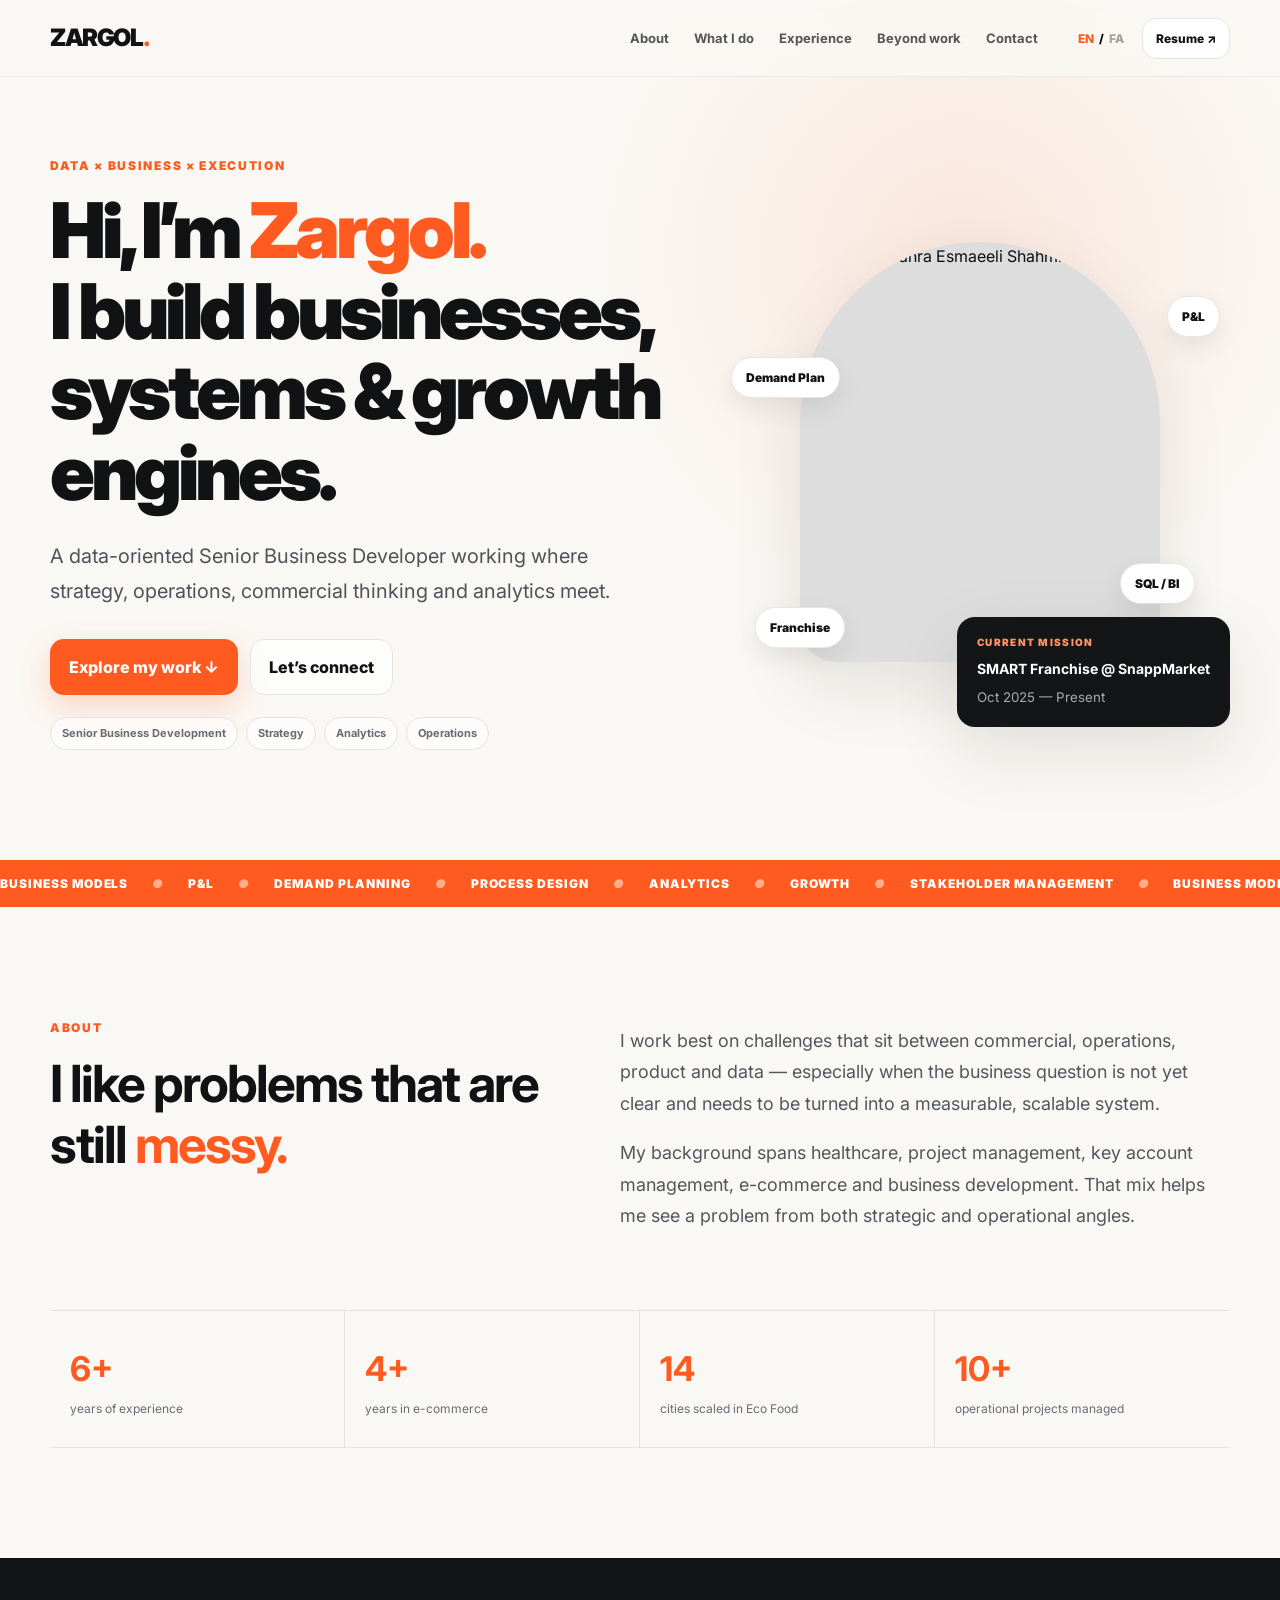
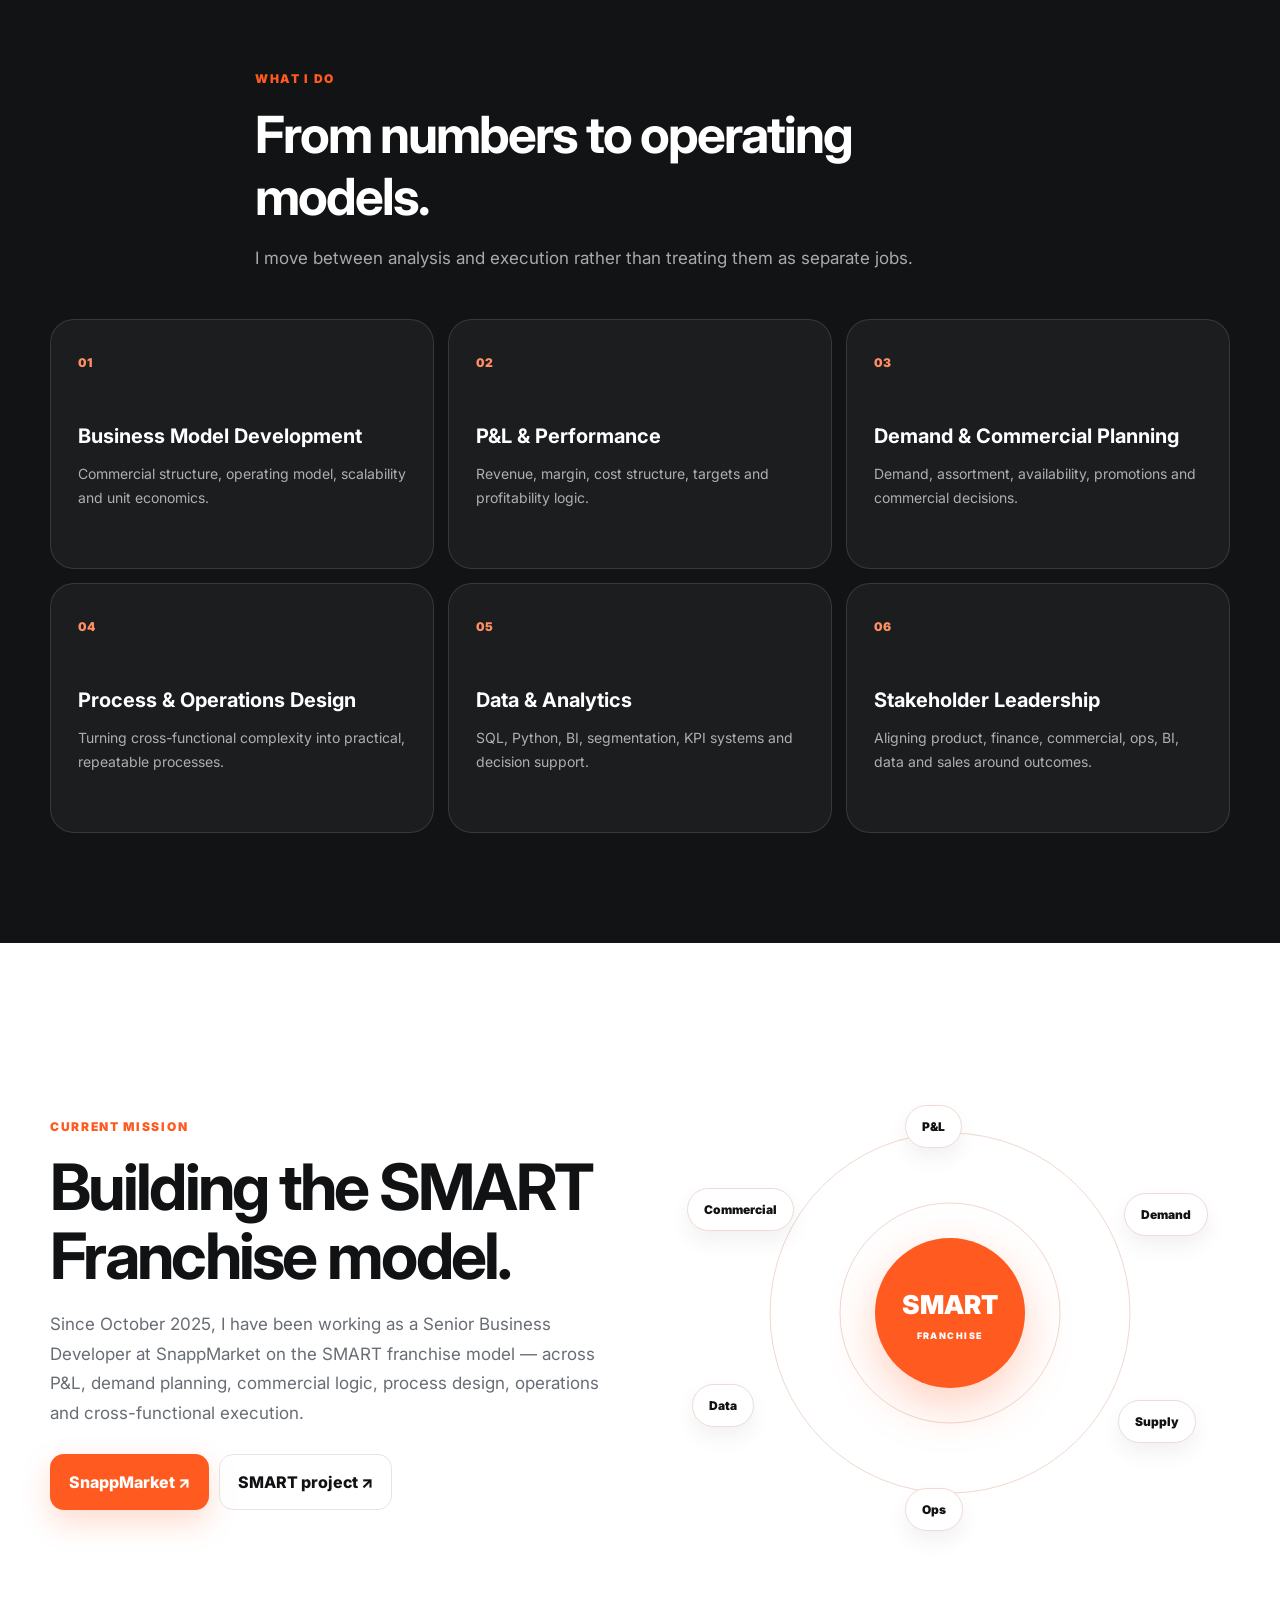
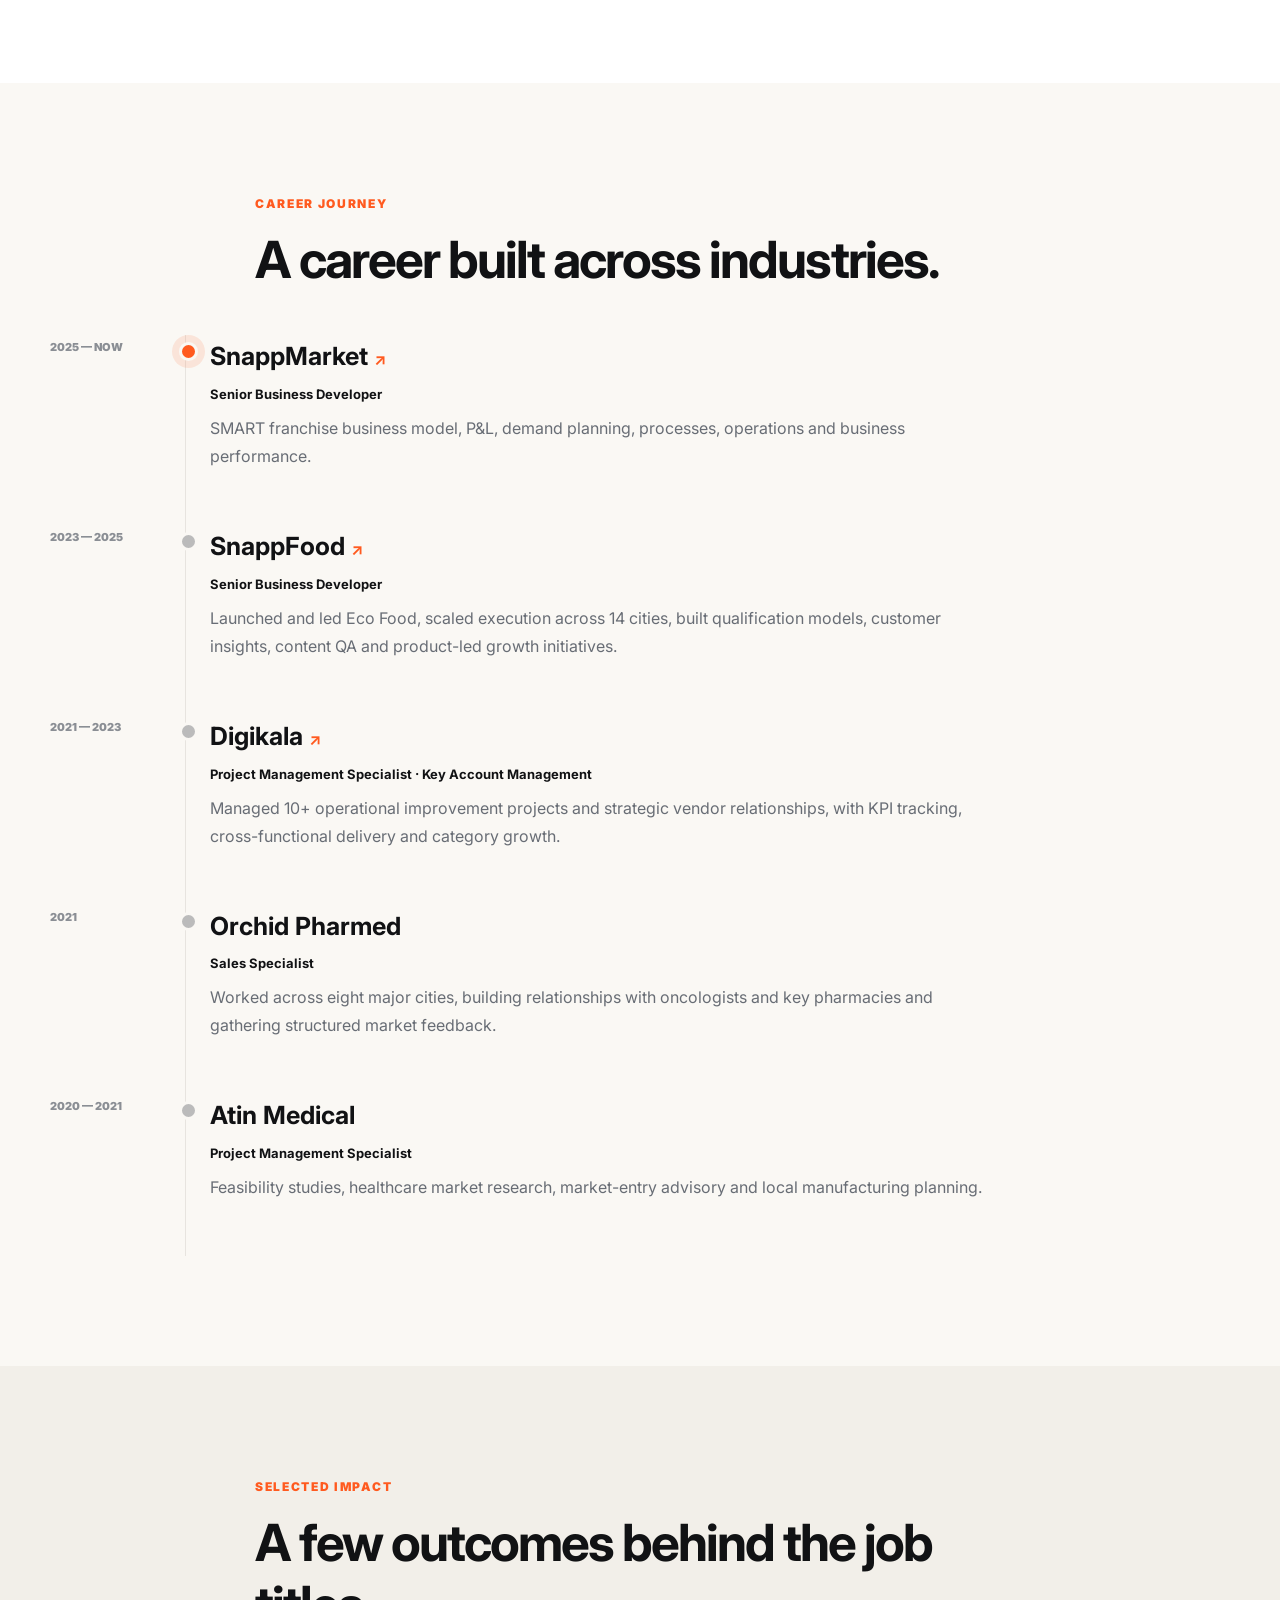
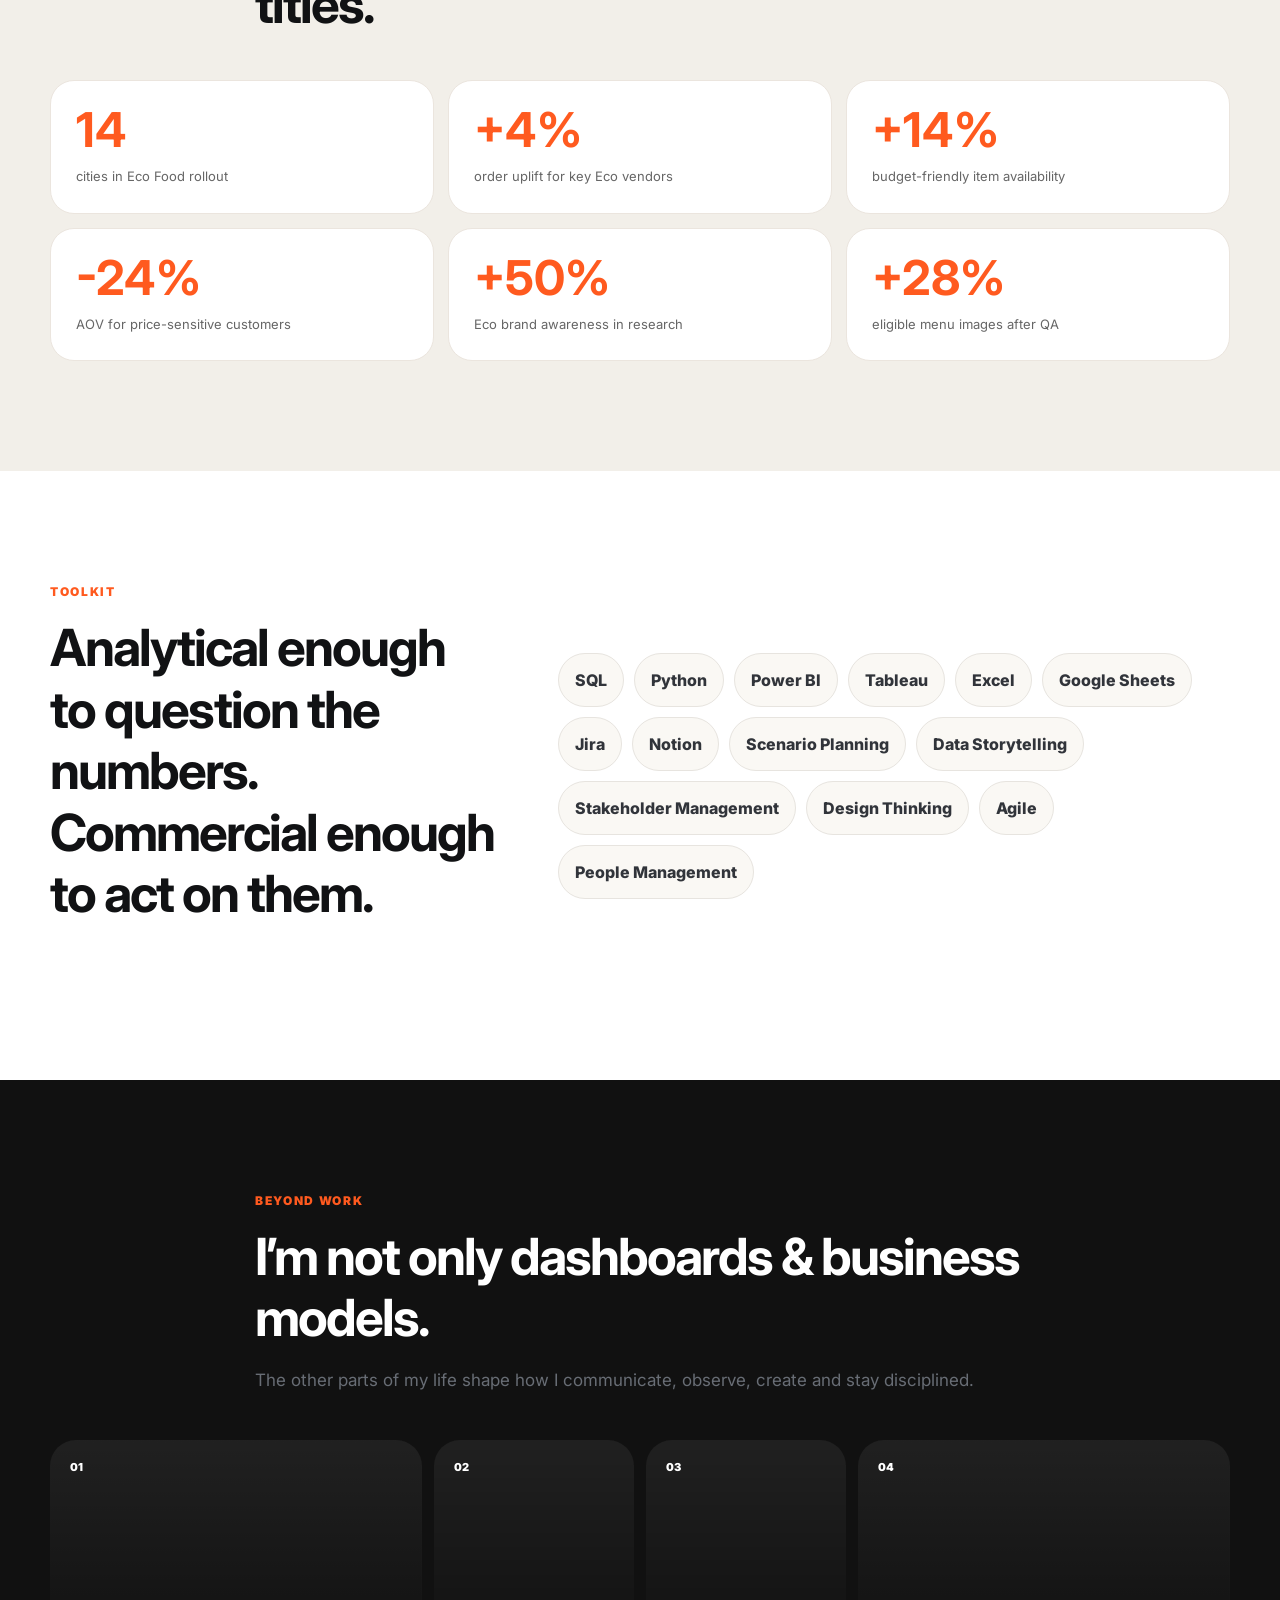
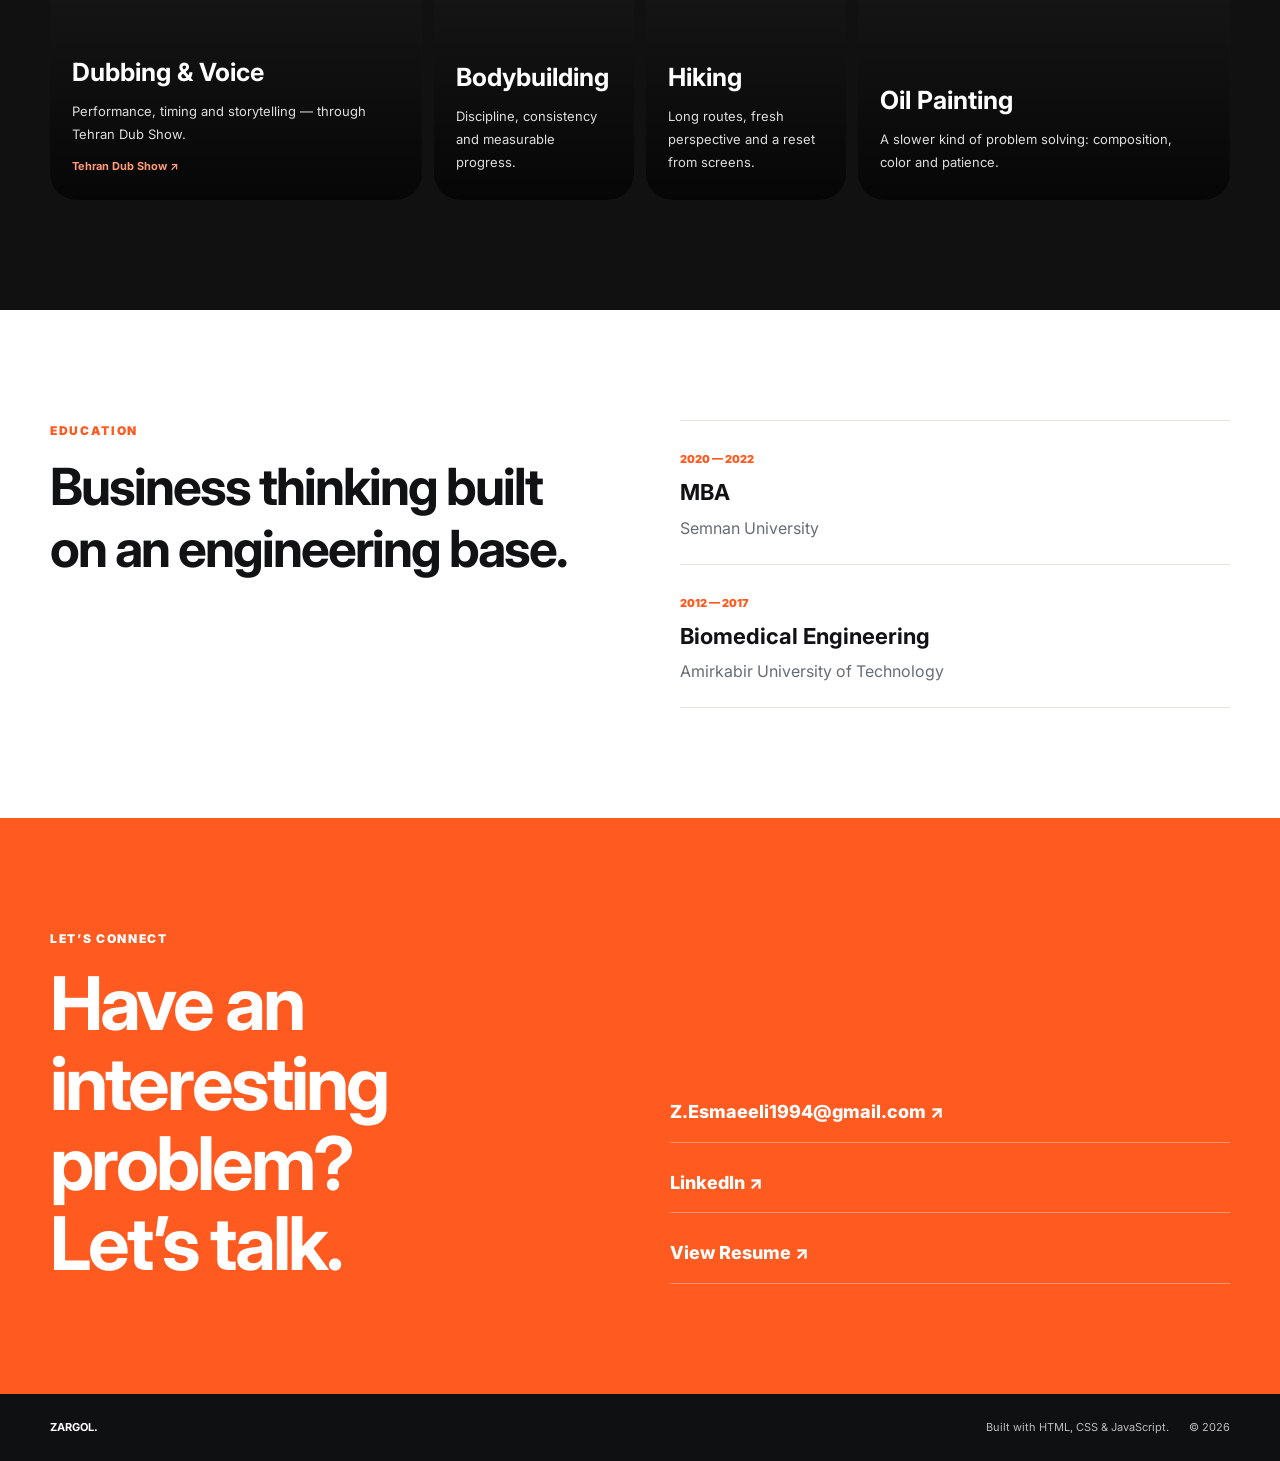
==== index.html @ 5ae8bd81 "Add files via upload" ====
<!DOCTYPE html>
<html lang="en" dir="ltr">
<head>
  <meta charset="UTF-8" />
  <meta name="viewport" content="width=device-width, initial-scale=1.0" />
  <meta name="description" content="Zargol — Data-Oriented Senior Business Developer working across strategy, franchise, P&L, demand planning, operations and analytics." />
  <meta name="theme-color" content="#ff5a1f" />
  <title>Zargol | Data-Oriented Senior Business Developer</title>
  <link rel="preconnect" href="https://fonts.googleapis.com">
  <link rel="preconnect" href="https://fonts.gstatic.com" crossorigin>
  <link href="https://fonts.googleapis.com/css2?family=Inter:wght@400;500;600;700;800;900&family=Vazirmatn:wght@400;500;600;700;800;900&display=swap" rel="stylesheet">
  <link rel="stylesheet" href="style.css" />
</head>
<body>
  <div class="cursor-glow" aria-hidden="true"></div>
  <header class="site-header">
    <div class="container nav-wrap">
      <a class="brand" href="#top" aria-label="Zargol home">ZARGOL<span>.</span></a>
      <nav class="nav-links" aria-label="Primary navigation">
        <a href="#about" data-en="About" data-fa="درباره من">About</a>
        <a href="#work" data-en="What I do" data-fa="چه کار می‌کنم">What I do</a>
        <a href="#experience" data-en="Experience" data-fa="تجربه کاری">Experience</a>
        <a href="#life" data-en="Beyond work" data-fa="فراتر از کار">Beyond work</a>
        <a href="#contact" data-en="Contact" data-fa="ارتباط">Contact</a>
      </nav>
      <div class="nav-actions">
        <button class="lang-toggle" type="button" aria-label="Switch language"><span class="lang-en active">EN</span><span>/</span><span class="lang-fa">FA</span></button>
        <a class="btn btn-small" href="resume.html" target="_blank" data-en="Resume ↗" data-fa="رزومه ↗">Resume ↗</a>
        <button class="menu-toggle" type="button" aria-label="Menu"><span></span><span></span><span></span></button>
      </div>
    </div>
    <div class="mobile-menu">
      <a href="#about" data-en="About" data-fa="درباره من">About</a>
      <a href="#work" data-en="What I do" data-fa="چه کار می‌کنم">What I do</a>
      <a href="#experience" data-en="Experience" data-fa="تجربه کاری">Experience</a>
      <a href="#life" data-en="Beyond work" data-fa="فراتر از کار">Beyond work</a>
      <a href="#contact" data-en="Contact" data-fa="ارتباط">Contact</a>
    </div>
  </header>

  <main id="top">
    <section class="hero section-pad">
      <div class="container hero-grid">
        <div class="hero-copy reveal">
          <div class="eyebrow" data-en="DATA × BUSINESS × EXECUTION" data-fa="داده × کسب‌وکار × اجرا">DATA × BUSINESS × EXECUTION</div>
          <h1 data-en="Hi, I’m <span>Zargol.</span><br>I build businesses, systems & growth engines." data-fa="سلام، من <span>زرگلم.</span><br>کسب‌وکار، سیستم و موتورهای رشد می‌سازم.">Hi, I’m <span>Zargol.</span><br>I build businesses, systems & growth engines.</h1>
          <p class="hero-lead" data-en="A data-oriented Senior Business Developer working where strategy, operations, commercial thinking and analytics meet." data-fa="یک Senior Business Developer داده‌محور که در نقطه اتصال استراتژی، عملیات، تصمیم‌های تجاری و تحلیل داده کار می‌کند.">A data-oriented Senior Business Developer working where strategy, operations, commercial thinking and analytics meet.</p>
          <div class="hero-actions">
            <a class="btn btn-primary" href="#work" data-en="Explore my work ↓" data-fa="کارهای من را ببین ↓">Explore my work ↓</a>
            <a class="btn btn-ghost" href="#contact" data-en="Let’s connect" data-fa="با من در ارتباط باش">Let’s connect</a>
          </div>
          <div class="hero-meta">
            <span>Senior Business Development</span><span>Strategy</span><span>Analytics</span><span>Operations</span>
          </div>
        </div>

        <div class="hero-visual reveal delay-1">
          <div class="portrait-shell">
            <img src="assets/zargol-profile.png" alt="Zargol — Zahra Esmaeeli Shahmirzadi" />
            <div class="portrait-ring ring-1"></div><div class="portrait-ring ring-2"></div>
          </div>
          <div class="orbit-chip chip-1">P&amp;L</div>
          <div class="orbit-chip chip-2">Demand Plan</div>
          <div class="orbit-chip chip-3">SQL / BI</div>
          <div class="orbit-chip chip-4">Franchise</div>
          <div class="hero-card">
            <span data-en="CURRENT MISSION" data-fa="ماموریت فعلی">CURRENT MISSION</span>
            <strong>SMART Franchise @ SnappMarket</strong>
            <small data-en="Oct 2025 — Present" data-fa="اکتبر ۲۰۲۵ — اکنون">Oct 2025 — Present</small>
          </div>
        </div>
      </div>
    </section>

    <section class="marquee" aria-label="Capabilities">
      <div class="marquee-track">
        <span>BUSINESS MODELS</span><i>●</i><span>P&amp;L</span><i>●</i><span>DEMAND PLANNING</span><i>●</i><span>PROCESS DESIGN</span><i>●</i><span>ANALYTICS</span><i>●</i><span>GROWTH</span><i>●</i><span>STAKEHOLDER MANAGEMENT</span><i>●</i>
        <span>BUSINESS MODELS</span><i>●</i><span>P&amp;L</span><i>●</i><span>DEMAND PLANNING</span><i>●</i><span>PROCESS DESIGN</span><i>●</i><span>ANALYTICS</span><i>●</i><span>GROWTH</span><i>●</i><span>STAKEHOLDER MANAGEMENT</span><i>●</i>
      </div>
    </section>

    <section class="section-pad" id="about">
      <div class="container split-heading reveal">
        <div>
          <div class="eyebrow" data-en="ABOUT" data-fa="درباره من">ABOUT</div>
          <h2 data-en="I like problems that are still <em>messy.</em>" data-fa="مسئله‌هایی را دوست دارم که هنوز <em>مرتب نشده‌اند.</em>">I like problems that are still <em>messy.</em></h2>
        </div>
        <div class="about-copy">
          <p data-en="I work best on challenges that sit between commercial, operations, product and data — especially when the business question is not yet clear and needs to be turned into a measurable, scalable system." data-fa="بهترین عملکرد من روی مسئله‌هایی است که بین تجاری، عملیات، محصول و داده قرار می‌گیرند؛ مخصوصاً زمانی که سؤال کسب‌وکار هنوز شفاف نیست و باید به یک سیستم قابل اندازه‌گیری و مقیاس‌پذیر تبدیل شود.">I work best on challenges that sit between commercial, operations, product and data — especially when the business question is not yet clear and needs to be turned into a measurable, scalable system.</p>
          <p data-en="My background spans healthcare, project management, key account management, e-commerce and business development. That mix helps me see a problem from both strategic and operational angles." data-fa="مسیر حرفه‌ای من از سلامت و مدیریت پروژه تا مدیریت حساب‌های کلیدی، تجارت الکترونیک و توسعه کسب‌وکار امتداد داشته است. همین ترکیب کمک می‌کند یک مسئله را هم از زاویه استراتژیک و هم اجرایی ببینم.">My background spans healthcare, project management, key account management, e-commerce and business development. That mix helps me see a problem from both strategic and operational angles.</p>
        </div>
      </div>
      <div class="container impact-strip reveal">
        <div><strong data-count="6">6+</strong><span data-en="years of experience" data-fa="سال تجربه">years of experience</span></div>
        <div><strong data-count="4">4+</strong><span data-en="years in e-commerce" data-fa="سال در تجارت الکترونیک">years in e-commerce</span></div>
        <div><strong data-count="14">14</strong><span data-en="cities scaled in Eco Food" data-fa="شهر در توسعه Eco Food">cities scaled in Eco Food</span></div>
        <div><strong data-count="10">10+</strong><span data-en="operational projects managed" data-fa="پروژه عملیاتی مدیریت‌شده">operational projects managed</span></div>
      </div>
    </section>

    <section class="section-pad dark-section" id="work">
      <div class="container section-head light reveal">
        <div class="eyebrow" data-en="WHAT I DO" data-fa="چه کار می‌کنم">WHAT I DO</div>
        <h2 data-en="From numbers to operating models." data-fa="از عدد تا مدل عملیاتی.">From numbers to operating models.</h2>
        <p data-en="I move between analysis and execution rather than treating them as separate jobs." data-fa="تحلیل و اجرا را دو کار جدا نمی‌بینم؛ بین هر دو حرکت می‌کنم.">I move between analysis and execution rather than treating them as separate jobs.</p>
      </div>
      <div class="container capability-grid">
        <article class="cap-card reveal"><span>01</span><h3 data-en="Business Model Development" data-fa="توسعه مدل کسب‌وکار">Business Model Development</h3><p data-en="Commercial structure, operating model, scalability and unit economics." data-fa="ساختار تجاری، مدل عملیاتی، مقیاس‌پذیری و اقتصاد واحد.">Commercial structure, operating model, scalability and unit economics.</p></article>
        <article class="cap-card reveal"><span>02</span><h3>P&amp;L & Performance</h3><p data-en="Revenue, margin, cost structure, targets and profitability logic." data-fa="درآمد، مارجین، ساختار هزینه، تارگت و منطق سودآوری.">Revenue, margin, cost structure, targets and profitability logic.</p></article>
        <article class="cap-card reveal"><span>03</span><h3 data-en="Demand & Commercial Planning" data-fa="برنامه‌ریزی تقاضا و تجاری">Demand & Commercial Planning</h3><p data-en="Demand, assortment, availability, promotions and commercial decisions." data-fa="تقاضا، اسورتمنت، موجودی، پروموشن و تصمیم‌گیری تجاری.">Demand, assortment, availability, promotions and commercial decisions.</p></article>
        <article class="cap-card reveal"><span>04</span><h3 data-en="Process & Operations Design" data-fa="طراحی فرآیند و عملیات">Process & Operations Design</h3><p data-en="Turning cross-functional complexity into practical, repeatable processes." data-fa="تبدیل پیچیدگی بین‌تیمی به فرآیندهای عملی و قابل تکرار.">Turning cross-functional complexity into practical, repeatable processes.</p></article>
        <article class="cap-card reveal"><span>05</span><h3 data-en="Data & Analytics" data-fa="داده و تحلیل">Data & Analytics</h3><p data-en="SQL, Python, BI, segmentation, KPI systems and decision support." data-fa="SQL، Python، BI، سگمنتیشن، سیستم KPI و پشتیبانی تصمیم.">SQL, Python, BI, segmentation, KPI systems and decision support.</p></article>
        <article class="cap-card reveal"><span>06</span><h3 data-en="Stakeholder Leadership" data-fa="رهبری ذی‌نفعان">Stakeholder Leadership</h3><p data-en="Aligning product, finance, commercial, ops, BI, data and sales around outcomes." data-fa="هم‌راستا کردن محصول، مالی، تجاری، عملیات، BI، دیتا و فروش حول نتیجه.">Aligning product, finance, commercial, ops, BI, data and sales around outcomes.</p></article>
      </div>
    </section>

    <section class="section-pad smart-section">
      <div class="container smart-grid">
        <div class="smart-copy reveal">
          <div class="eyebrow" data-en="CURRENT MISSION" data-fa="ماموریت فعلی">CURRENT MISSION</div>
          <h2 data-en="Building the SMART Franchise model." data-fa="ساخت مدل فرنچایز SMART.">Building the SMART Franchise model.</h2>
          <p data-en="Since October 2025, I have been working as a Senior Business Developer at SnappMarket on the SMART franchise model — across P&L, demand planning, commercial logic, process design, operations and cross-functional execution." data-fa="از اکتبر ۲۰۲۵ به‌عنوان Senior Business Developer در اسنپ‌مارکت روی مدل فرنچایز SMART کار می‌کنم؛ از P&L و Demand Planning تا منطق تجاری، طراحی فرآیند، عملیات و اجرای بین‌تیمی.">Since October 2025, I have been working as a Senior Business Developer at SnappMarket on the SMART franchise model — across P&amp;L, demand planning, commercial logic, process design, operations and cross-functional execution.</p>
          <div class="smart-links">
            <a class="btn btn-primary" href="https://express.snapp.market/" target="_blank" rel="noopener">SnappMarket ↗</a>
            <a class="btn btn-ghost" href="https://zargolesmaeeli.github.io/Smart-franchise-landing-page/" target="_blank" rel="noopener" data-en="SMART project ↗" data-fa="پروژه SMART ↗">SMART project ↗</a>
          </div>
        </div>
        <div class="system-map reveal delay-1" aria-label="SMART business system">
          <div class="system-center">SMART<br><small>FRANCHISE</small></div>
          <div class="system-node n1">P&amp;L</div><div class="system-node n2">Demand</div><div class="system-node n3">Supply</div><div class="system-node n4">Ops</div><div class="system-node n5">Data</div><div class="system-node n6">Commercial</div>
          <svg viewBox="0 0 520 520" aria-hidden="true"><circle cx="260" cy="260" r="180"/><circle cx="260" cy="260" r="110"/></svg>
        </div>
      </div>
    </section>

    <section class="section-pad" id="experience">
      <div class="container section-head reveal"><div class="eyebrow" data-en="CAREER JOURNEY" data-fa="مسیر حرفه‌ای">CAREER JOURNEY</div><h2 data-en="A career built across industries." data-fa="مسیر حرفه‌ای میان صنایع مختلف.">A career built across industries.</h2></div>
      <div class="container timeline">
        <article class="job reveal current">
          <div class="job-date">2025 — NOW</div><div class="job-body"><h3>SnappMarket <a href="https://express.snapp.market/" target="_blank" rel="noopener">↗</a></h3><strong data-en="Senior Business Developer" data-fa="توسعه‌دهنده ارشد کسب‌وکار">Senior Business Developer</strong><p data-en="SMART franchise business model, P&L, demand planning, processes, operations and business performance." data-fa="مدل کسب‌وکار فرنچایز SMART، P&L، برنامه‌ریزی تقاضا، فرآیندها، عملیات و عملکرد کسب‌وکار.">SMART franchise business model, P&amp;L, demand planning, processes, operations and business performance.</p></div>
        </article>
        <article class="job reveal">
          <div class="job-date">2023 — 2025</div><div class="job-body"><h3>SnappFood <a href="https://snappfood.ir/" target="_blank" rel="noopener">↗</a></h3><strong data-en="Senior Business Developer" data-fa="توسعه‌دهنده ارشد کسب‌وکار">Senior Business Developer</strong><p data-en="Launched and led Eco Food, scaled execution across 14 cities, built qualification models, customer insights, content QA and product-led growth initiatives." data-fa="راه‌اندازی و رهبری Eco Food، توسعه اجرا در ۱۴ شهر، مدل‌های qualification، تحقیقات مشتری، QA محتوا و پروژه‌های رشد محصول‌محور.">Launched and led Eco Food, scaled execution across 14 cities, built qualification models, customer insights, content QA and product-led growth initiatives.</p></div>
        </article>
        <article class="job reveal">
          <div class="job-date">2021 — 2023</div><div class="job-body"><h3>Digikala <a href="https://www.digikala.com/" target="_blank" rel="noopener">↗</a></h3><strong data-en="Project Management Specialist · Key Account Management" data-fa="مدیریت پروژه · مدیریت حساب‌های کلیدی">Project Management Specialist · Key Account Management</strong><p data-en="Managed 10+ operational improvement projects and strategic vendor relationships, with KPI tracking, cross-functional delivery and category growth." data-fa="مدیریت بیش از ۱۰ پروژه بهبود عملیاتی و روابط با وندورهای استراتژیک با تمرکز بر KPI، اجرای بین‌تیمی و رشد کتگوری.">Managed 10+ operational improvement projects and strategic vendor relationships, with KPI tracking, cross-functional delivery and category growth.</p></div>
        </article>
        <article class="job reveal">
          <div class="job-date">2021</div><div class="job-body"><h3>Orchid Pharmed</h3><strong data-en="Sales Specialist" data-fa="کارشناس فروش">Sales Specialist</strong><p data-en="Worked across eight major cities, building relationships with oncologists and key pharmacies and gathering structured market feedback." data-fa="فعالیت در هشت شهر بزرگ، توسعه ارتباط با انکولوژیست‌ها و داروخانه‌های کلیدی و جمع‌آوری ساختاریافته بازخورد بازار.">Worked across eight major cities, building relationships with oncologists and key pharmacies and gathering structured market feedback.</p></div>
        </article>
        <article class="job reveal">
          <div class="job-date">2020 — 2021</div><div class="job-body"><h3>Atin Medical</h3><strong data-en="Project Management Specialist" data-fa="کارشناس مدیریت پروژه">Project Management Specialist</strong><p data-en="Feasibility studies, healthcare market research, market-entry advisory and local manufacturing planning." data-fa="مطالعات امکان‌سنجی، تحقیقات بازار سلامت، مشاوره ورود به بازار و برنامه‌ریزی تولید داخلی.">Feasibility studies, healthcare market research, market-entry advisory and local manufacturing planning.</p></div>
        </article>
      </div>
    </section>

    <section class="section-pad results-section">
      <div class="container section-head reveal"><div class="eyebrow" data-en="SELECTED IMPACT" data-fa="نمونه اثرگذاری">SELECTED IMPACT</div><h2 data-en="A few outcomes behind the job titles." data-fa="چند نتیجه پشت عنوان‌های شغلی.">A few outcomes behind the job titles.</h2></div>
      <div class="container results-grid">
        <div class="result-card reveal"><strong>14</strong><span data-en="cities in Eco Food rollout" data-fa="شهر در توسعه Eco Food">cities in Eco Food rollout</span></div>
        <div class="result-card reveal"><strong>+4%</strong><span data-en="order uplift for key Eco vendors" data-fa="رشد سفارش برای وندورهای کلیدی Eco">order uplift for key Eco vendors</span></div>
        <div class="result-card reveal"><strong>+14%</strong><span data-en="budget-friendly item availability" data-fa="افزایش دسترسی به آیتم‌های اقتصادی">budget-friendly item availability</span></div>
        <div class="result-card reveal"><strong>-24%</strong><span data-en="AOV for price-sensitive customers" data-fa="کاهش AOV برای مشتریان حساس به قیمت">AOV for price-sensitive customers</span></div>
        <div class="result-card reveal"><strong>+50%</strong><span data-en="Eco brand awareness in research" data-fa="آگاهی برند Eco در تحقیقات">Eco brand awareness in research</span></div>
        <div class="result-card reveal"><strong>+28%</strong><span data-en="eligible menu images after QA" data-fa="افزایش تصاویر واجد شرایط پس از QA">eligible menu images after QA</span></div>
      </div>
    </section>

    <section class="section-pad skills-section">
      <div class="container skills-grid">
        <div class="section-head reveal"><div class="eyebrow" data-en="TOOLKIT" data-fa="ابزارها و مهارت‌ها">TOOLKIT</div><h2 data-en="Analytical enough to question the numbers. Commercial enough to act on them." data-fa="آن‌قدر تحلیلی که عدد را به چالش بکشم؛ آن‌قدر تجاری که بر اساسش اقدام کنم.">Analytical enough to question the numbers. Commercial enough to act on them.</h2></div>
        <div class="skill-cloud reveal delay-1">
          <button>SQL</button><button>Python</button><button>Power BI</button><button>Tableau</button><button>Excel</button><button>Google Sheets</button><button>Jira</button><button>Notion</button><button>Scenario Planning</button><button>Data Storytelling</button><button>Stakeholder Management</button><button>Design Thinking</button><button>Agile</button><button>People Management</button>
        </div>
      </div>
    </section>

    <section class="section-pad life-section" id="life">
      <div class="container section-head reveal"><div class="eyebrow" data-en="BEYOND WORK" data-fa="فراتر از کار">BEYOND WORK</div><h2 data-en="I’m not only dashboards & business models." data-fa="فقط داشبورد و مدل کسب‌وکار نیستم.">I’m not only dashboards & business models.</h2><p data-en="The other parts of my life shape how I communicate, observe, create and stay disciplined." data-fa="بخش‌های دیگر زندگی‌ام روی نحوه ارتباط، مشاهده، خلاقیت و انضباط من اثر می‌گذارند.">The other parts of my life shape how I communicate, observe, create and stay disciplined.</p></div>
      <div class="container life-grid">
        <a class="life-card dubbing reveal" href="https://tehrandubshow.com/" target="_blank" rel="noopener" style="--bg:url('https://images.unsplash.com/photo-1590602847861-f357a9332bbc?auto=format&fit=crop&w=1400&q=85')"><span>01</span><div><h3 data-en="Dubbing & Voice" data-fa="دوبله و صدا">Dubbing & Voice</h3><p data-en="Performance, timing and storytelling — through Tehran Dub Show." data-fa="اجرا، تایمینگ و روایت؛ در تهران داب شو.">Performance, timing and storytelling — through Tehran Dub Show.</p><b>Tehran Dub Show ↗</b></div></a>
        <div class="life-card fitness reveal" style="--bg:url('https://images.unsplash.com/photo-1581009146145-b5ef050c2e1e?auto=format&fit=crop&w=1400&q=85')"><span>02</span><div><h3 data-en="Bodybuilding" data-fa="بدنسازی">Bodybuilding</h3><p data-en="Discipline, consistency and measurable progress." data-fa="انضباط، استمرار و پیشرفت قابل اندازه‌گیری.">Discipline, consistency and measurable progress.</p></div></div>
        <div class="life-card hiking reveal" style="--bg:url('https://images.unsplash.com/photo-1551632811-561732d1e306?auto=format&fit=crop&w=1400&q=85')"><span>03</span><div><h3 data-en="Hiking" data-fa="کوهنوردی و طبیعت‌گردی">Hiking</h3><p data-en="Long routes, fresh perspective and a reset from screens." data-fa="مسیرهای طولانی، زاویه دید تازه و فاصله گرفتن از صفحه‌نمایش.">Long routes, fresh perspective and a reset from screens.</p></div></div>
        <div class="life-card painting reveal" style="--bg:url('https://images.unsplash.com/photo-1541961017774-22349e4a1262?auto=format&fit=crop&w=1400&q=85')"><span>04</span><div><h3 data-en="Oil Painting" data-fa="نقاشی رنگ روغن">Oil Painting</h3><p data-en="A slower kind of problem solving: composition, color and patience." data-fa="نوع آرام‌تری از حل مسئله: ترکیب‌بندی، رنگ و صبر.">A slower kind of problem solving: composition, color and patience.</p></div></div>
      </div>
    </section>

    <section class="section-pad education-section">
      <div class="container edu-grid reveal">
        <div><div class="eyebrow" data-en="EDUCATION" data-fa="تحصیلات">EDUCATION</div><h2 data-en="Business thinking built on an engineering base." data-fa="تفکر کسب‌وکار روی یک پایه مهندسی.">Business thinking built on an engineering base.</h2></div>
        <div class="edu-list">
          <article><span>2020 — 2022</span><h3>MBA</h3><p>Semnan University</p></article>
          <article><span>2012 — 2017</span><h3>Biomedical Engineering</h3><p>Amirkabir University of Technology</p></article>
        </div>
      </div>
    </section>

    <section class="contact section-pad" id="contact">
      <div class="container contact-card reveal">
        <div><div class="eyebrow" data-en="LET’S CONNECT" data-fa="در ارتباط باشیم">LET’S CONNECT</div><h2 data-en="Have an interesting problem?<br>Let’s talk." data-fa="یک مسئله جذاب داری؟<br>حرف بزنیم.">Have an interesting problem?<br>Let’s talk.</h2></div>
        <div class="contact-links">
          <a href="mailto:Z.Esmaeeli1994@gmail.com">Z.Esmaeeli1994@gmail.com ↗</a>
          <a href="https://www.linkedin.com/in/zahra-esmaeeli-shahmirzadi-a668a59b" target="_blank" rel="noopener">LinkedIn ↗</a>
          <a href="resume.html" target="_blank" data-en="View Resume ↗" data-fa="مشاهده رزومه ↗">View Resume ↗</a>
        </div>
      </div>
    </section>
  </main>

  <footer><div class="container"><strong>ZARGOL.</strong><span data-en="Built with HTML, CSS & JavaScript." data-fa="ساخته‌شده با HTML، CSS و JavaScript.">Built with HTML, CSS & JavaScript.</span><span>© <span id="year"></span></span></div></footer>
  <script src="script.js"></script>
</body>
</html>
---- style.css ----
:root{--orange:#ff5a1f;--orange2:#ff7a3d;--ink:#111214;--muted:#686d75;--line:#e7e4df;--warm:#faf8f4;--surface:#fff;--dark:#121314;--radius:28px;--shadow:0 24px 70px rgba(25,20,15,.10)}
*{box-sizing:border-box}html{scroll-behavior:smooth}body{margin:0;color:var(--ink);background:var(--warm);font-family:Inter,Arial,sans-serif;line-height:1.75;overflow-x:hidden}html[dir=rtl] body{font-family:Vazirmatn,Tahoma,sans-serif}a{text-decoration:none;color:inherit}button{font:inherit}img{max-width:100%;display:block}.container{width:min(1180px,calc(100% - 40px));margin:auto}.section-pad{padding:110px 0}.site-header{position:fixed;inset:0 0 auto;z-index:100;background:rgba(250,248,244,.83);backdrop-filter:blur(18px);border-bottom:1px solid rgba(0,0,0,.06)}.nav-wrap{height:76px;display:flex;align-items:center;gap:34px}.brand{font-size:24px;font-weight:900;letter-spacing:-1.4px;margin-right:auto}.brand span{color:var(--orange)}html[dir=rtl] .brand{margin-right:0;margin-left:auto}.nav-links{display:flex;gap:25px;font-size:13px;font-weight:700}.nav-links a{color:#555;transition:.2s}.nav-links a:hover{color:var(--orange)}.nav-actions{display:flex;align-items:center;gap:12px}.lang-toggle{border:0;background:transparent;display:flex;gap:5px;font-size:12px;font-weight:800;cursor:pointer}.lang-toggle span:not(:nth-child(2)){opacity:.35}.lang-toggle .active{opacity:1!important;color:var(--orange)}.btn{display:inline-flex;align-items:center;justify-content:center;border-radius:14px;padding:13px 18px;font-weight:800;border:1px solid transparent;transition:.25s;cursor:pointer}.btn-small{padding:9px 13px;border:1px solid var(--line);background:#fff;font-size:12px}.btn-primary{background:var(--orange);color:#fff;box-shadow:0 12px 30px rgba(255,90,31,.22)}.btn-primary:hover{transform:translateY(-3px);box-shadow:0 18px 35px rgba(255,90,31,.3)}.btn-ghost{border-color:var(--line);background:rgba(255,255,255,.7)}.btn-ghost:hover{transform:translateY(-3px);border-color:#ffc8b3}.menu-toggle,.mobile-menu{display:none}.hero{padding-top:155px;min-height:780px;background:radial-gradient(circle at 75% 30%,rgba(255,90,31,.11),transparent 32%),var(--warm)}.hero-grid{display:grid;grid-template-columns:1.1fr .9fr;gap:70px;align-items:center}.eyebrow{font-size:12px;font-weight:900;letter-spacing:.14em;color:var(--orange);margin-bottom:15px}.hero h1{font-size:clamp(48px,6vw,80px);line-height:1.05;letter-spacing:-4px;margin:0 0 25px;font-weight:900}.hero h1 span{color:var(--orange)}html[dir=rtl] .hero h1{letter-spacing:-1px}.hero-lead{font-size:20px;color:#4e535a;max-width:670px;margin:0}.hero-actions{display:flex;gap:12px;flex-wrap:wrap;margin:30px 0 22px}.hero-meta{display:flex;gap:8px;flex-wrap:wrap}.hero-meta span{padding:6px 11px;border:1px solid var(--line);border-radius:99px;font-size:11px;font-weight:700;color:#686b70;background:rgba(255,255,255,.6)}.hero-visual{position:relative;min-height:560px;display:grid;place-items:center}.portrait-shell{position:relative;width:360px;height:420px;border-radius:180px 180px 36px 36px;overflow:hidden;background:#ddd;box-shadow:var(--shadow);z-index:2}.portrait-shell img{width:100%;height:100%;object-fit:cover;object-position:center 20%;filter:saturate(.9) contrast(1.03)}.portrait-ring{position:absolute;border:1px solid rgba(255,90,31,.32);border-radius:50%;z-index:1}.ring-1{width:440px;height:440px;animation:spin 26s linear infinite}.ring-2{width:520px;height:520px;border-style:dashed;animation:spin 38s linear infinite reverse}.orbit-chip{position:absolute;z-index:4;background:#fff;border:1px solid #eee4de;padding:9px 14px;border-radius:99px;box-shadow:0 10px 26px rgba(0,0,0,.08);font-size:12px;font-weight:900;animation:float 5s ease-in-out infinite}.chip-1{right:2%;top:22%}.chip-2{left:0;top:33%;animation-delay:.6s}.chip-3{right:7%;bottom:23%;animation-delay:1.1s}.chip-4{left:5%;bottom:15%;animation-delay:1.6s}.hero-card{position:absolute;z-index:5;right:0;bottom:1%;background:#141516;color:#fff;padding:17px 20px;border-radius:18px;box-shadow:var(--shadow);min-width:240px}.hero-card span,.hero-card small,.hero-card strong{display:block}.hero-card span{color:#ff936a;font-size:10px;font-weight:900;letter-spacing:.13em}.hero-card strong{margin:5px 0;font-size:14px}.hero-card small{color:#aaa}.marquee{overflow:hidden;background:var(--orange);color:#fff;padding:13px 0}.marquee-track{display:flex;width:max-content;gap:24px;align-items:center;animation:marquee 28s linear infinite;font-size:12px;font-weight:900;letter-spacing:.08em}.marquee-track i{opacity:.5}.split-heading{display:grid;grid-template-columns:.9fr 1.1fr;gap:70px;align-items:start}.split-heading h2,.section-head h2,.skills-grid h2,.edu-grid h2{font-size:clamp(36px,4vw,54px);line-height:1.2;letter-spacing:-2px;margin:0}.split-heading em{font-style:normal;color:var(--orange)}.about-copy{font-size:18px;color:#52575e}.about-copy p:first-child{margin-top:8px}.impact-strip{display:grid;grid-template-columns:repeat(4,1fr);margin-top:60px;border-top:1px solid var(--line);border-bottom:1px solid var(--line)}.impact-strip div{padding:28px 20px;border-right:1px solid var(--line)}html[dir=rtl] .impact-strip div{border-right:0;border-left:1px solid var(--line)}.impact-strip div:last-child{border:0}.impact-strip strong,.impact-strip span{display:block}.impact-strip strong{font-size:34px;color:var(--orange)}.impact-strip span{font-size:12px;color:var(--muted)}.dark-section{background:var(--dark);color:#fff}.section-head{max-width:770px;margin-bottom:45px}.section-head p{color:var(--muted);font-size:17px}.section-head.light p{color:#aaa}.capability-grid{display:grid;grid-template-columns:repeat(3,1fr);gap:14px}.cap-card{position:relative;min-height:250px;padding:27px;border:1px solid rgba(255,255,255,.12);border-radius:24px;background:rgba(255,255,255,.045);overflow:hidden;transition:.3s}.cap-card:hover{transform:translateY(-7px);background:rgba(255,90,31,.12);border-color:rgba(255,90,31,.38)}.cap-card>span{font-size:12px;color:#ff8e64;font-weight:900}.cap-card h3{font-size:20px;margin:44px 0 8px}.cap-card p{color:#acb0b5;font-size:14px;margin:0}.smart-section{background:#fff}.smart-grid{display:grid;grid-template-columns:1fr 1fr;gap:60px;align-items:center}.smart-copy h2{font-size:clamp(40px,5vw,64px);line-height:1.08;margin:0 0 20px;letter-spacing:-2.7px}.smart-copy p{font-size:17px;color:var(--muted)}.smart-links{display:flex;gap:10px;flex-wrap:wrap;margin-top:25px}.system-map{height:520px;position:relative;display:grid;place-items:center}.system-map svg{position:absolute;width:100%;height:100%;fill:none;stroke:#f0d8cf;stroke-width:1}.system-center{width:150px;height:150px;border-radius:50%;display:grid;place-content:center;text-align:center;background:var(--orange);color:#fff;font-weight:900;font-size:26px;z-index:3;box-shadow:0 18px 48px rgba(255,90,31,.28)}.system-center small{font-size:9px;letter-spacing:.16em}.system-node{position:absolute;z-index:4;background:#fff;border:1px solid #eedbd3;border-radius:99px;padding:10px 16px;font-size:12px;font-weight:900;box-shadow:0 10px 22px rgba(0,0,0,.06);animation:float 5s ease-in-out infinite}.n1{top:10%;left:42%}.n2{top:27%;right:4%;animation-delay:.3s}.n3{bottom:25%;right:6%;animation-delay:.6s}.n4{bottom:8%;left:42%;animation-delay:.9s}.n5{bottom:28%;left:4%;animation-delay:1.2s}.n6{top:26%;left:3%;animation-delay:1.5s}.timeline{position:relative;margin-top:40px}.timeline:before{content:"";position:absolute;left:135px;top:0;bottom:0;width:1px;background:var(--line)}html[dir=rtl] .timeline:before{left:auto;right:135px}.job{display:grid;grid-template-columns:110px 1fr;gap:50px;padding:0 0 55px;position:relative}.job:before{content:"";position:absolute;left:129px;top:7px;width:13px;height:13px;border:3px solid var(--warm);background:#bbb;border-radius:50%}html[dir=rtl] .job:before{left:auto;right:129px}.job.current:before{background:var(--orange);box-shadow:0 0 0 7px rgba(255,90,31,.12)}.job-date{font-size:11px;color:#8a8e94;font-weight:900;padding-top:3px}.job-body h3{font-size:25px;margin:0}.job-body h3 a{color:var(--orange);font-size:16px}.job-body strong{font-size:13px}.job-body p{max-width:780px;color:var(--muted);margin:7px 0 0}.results-section{background:#f2efe9}.results-grid{display:grid;grid-template-columns:repeat(3,1fr);gap:14px}.result-card{background:#fff;border-radius:24px;padding:25px;border:1px solid #ebe5de}.result-card strong,.result-card span{display:block}.result-card strong{font-size:48px;color:var(--orange);line-height:1}.result-card span{font-size:13px;color:#666;margin-top:11px}.skills-section{background:#fff}.skills-grid{display:grid;grid-template-columns:.8fr 1.2fr;gap:60px;align-items:center}.skill-cloud{display:flex;gap:10px;flex-wrap:wrap}.skill-cloud button{border:1px solid var(--line);background:var(--warm);padding:12px 16px;border-radius:99px;font-weight:800;color:#31343a;transition:.2s}.skill-cloud button:hover{background:var(--orange);border-color:var(--orange);color:#fff;transform:translateY(-3px) rotate(-1deg)}.life-section{background:#111;color:#fff}.life-grid{display:grid;grid-template-columns:1.3fr .7fr .7fr 1.3fr;grid-template-rows:360px;gap:12px}.life-card{position:relative;border-radius:26px;overflow:hidden;padding:22px;display:flex;align-items:flex-end;isolation:isolate;background:#222}.life-card:before{content:"";position:absolute;inset:0;background-image:linear-gradient(to top,rgba(0,0,0,.82),rgba(0,0,0,.05)),var(--bg);background-size:cover;background-position:center;z-index:-2;transition:.5s}.life-card:after{content:"";position:absolute;inset:0;background:rgba(255,90,31,0);z-index:-1;transition:.4s}.life-card:hover:before{transform:scale(1.06)}.life-card:hover:after{background:rgba(255,90,31,.12)}.life-card>span{position:absolute;top:18px;left:20px;font-size:11px;font-weight:900}.life-card h3{font-size:25px;margin:0}.life-card p{font-size:13px;color:#ddd;max-width:320px;margin:5px 0}.life-card b{font-size:11px;color:#ff9b74}.education-section{background:#fff}.edu-grid{display:grid;grid-template-columns:1fr 1fr;gap:80px}.edu-list{border-top:1px solid var(--line)}.edu-list article{padding:22px 0;border-bottom:1px solid var(--line)}.edu-list span{font-size:11px;color:var(--orange);font-weight:900}.edu-list h3{font-size:22px;margin:2px 0}.edu-list p{margin:0;color:var(--muted)}.contact{background:var(--orange);color:#fff}.contact-card{display:grid;grid-template-columns:1fr 1fr;gap:60px;align-items:end}.contact .eyebrow{color:#fff}.contact h2{font-size:clamp(44px,6vw,74px);line-height:1.08;margin:0;letter-spacing:-3px}.contact-links{display:grid;gap:10px}.contact-links a{font-size:18px;font-weight:800;padding:14px 0;border-bottom:1px solid rgba(255,255,255,.35)}footer{background:#0f1011;color:#bbb;padding:24px 0}footer .container{display:flex;align-items:center;gap:20px;font-size:11px}footer strong{color:#fff;margin-right:auto}html[dir=rtl] footer strong{margin-right:0;margin-left:auto}.cursor-glow{position:fixed;width:260px;height:260px;border-radius:50%;pointer-events:none;z-index:-1;background:radial-gradient(circle,rgba(255,90,31,.12),transparent 70%);transform:translate(-50%,-50%)}.reveal{opacity:0;transform:translateY(28px);transition:.75s cubic-bezier(.2,.8,.2,1)}.reveal.visible{opacity:1;transform:none}.delay-1{transition-delay:.13s}@keyframes spin{to{transform:rotate(360deg)}}@keyframes float{0%,100%{transform:translateY(0)}50%{transform:translateY(-8px)}}@keyframes marquee{to{transform:translateX(-50%)}}html[dir=rtl] .marquee-track{animation-direction:reverse}
@media(max-width:950px){.nav-links{display:none}.menu-toggle{display:block;width:38px;height:38px;border:0;background:transparent}.menu-toggle span{display:block;width:20px;height:2px;background:#111;margin:4px auto}.mobile-menu.open{display:grid;position:fixed;top:76px;left:0;right:0;background:var(--warm);padding:22px 30px;gap:15px;border-bottom:1px solid var(--line)}.hero-grid,.smart-grid,.skills-grid,.edu-grid,.split-heading,.contact-card{grid-template-columns:1fr}.hero-visual{order:-1;min-height:460px}.portrait-shell{width:300px;height:350px}.ring-1{width:370px;height:370px}.ring-2{width:430px;height:430px}.impact-strip{grid-template-columns:1fr 1fr}.capability-grid,.results-grid{grid-template-columns:1fr 1fr}.life-grid{grid-template-columns:1fr 1fr;grid-template-rows:320px 320px}.timeline:before{left:95px}html[dir=rtl] .timeline:before{right:95px}.job{grid-template-columns:72px 1fr;gap:36px}.job:before{left:89px}html[dir=rtl] .job:before{right:89px}}
@media(max-width:620px){.container{width:min(100% - 28px,1180px)}.section-pad{padding:78px 0}.nav-wrap{height:68px}.btn-small{display:none}.hero{padding-top:115px;min-height:auto}.hero h1{font-size:48px;letter-spacing:-2.5px}.hero-lead{font-size:16px}.hero-visual{min-height:400px}.portrait-shell{width:250px;height:295px}.ring-1{width:310px;height:310px}.ring-2{width:350px;height:350px}.orbit-chip{font-size:10px;padding:6px 9px}.hero-card{right:4%;bottom:-2%;min-width:205px}.impact-strip,.capability-grid,.results-grid,.life-grid{grid-template-columns:1fr}.life-grid{grid-template-rows:repeat(4,300px)}.split-heading h2,.section-head h2,.skills-grid h2,.edu-grid h2{font-size:38px}.system-map{height:430px}.timeline:before{left:20px}html[dir=rtl] .timeline:before{left:auto;right:20px}.job{grid-template-columns:1fr;padding-left:42px;gap:5px}html[dir=rtl] .job{padding-left:0;padding-right:42px}.job:before{left:14px;top:5px}html[dir=rtl] .job:before{left:auto;right:14px}.job-date{font-size:10px}.contact h2{font-size:45px}footer .container{flex-wrap:wrap}.cursor-glow{display:none}}
@media(prefers-reduced-motion:reduce){*{animation:none!important;transition:none!important;scroll-behavior:auto!important}.reveal{opacity:1;transform:none}}
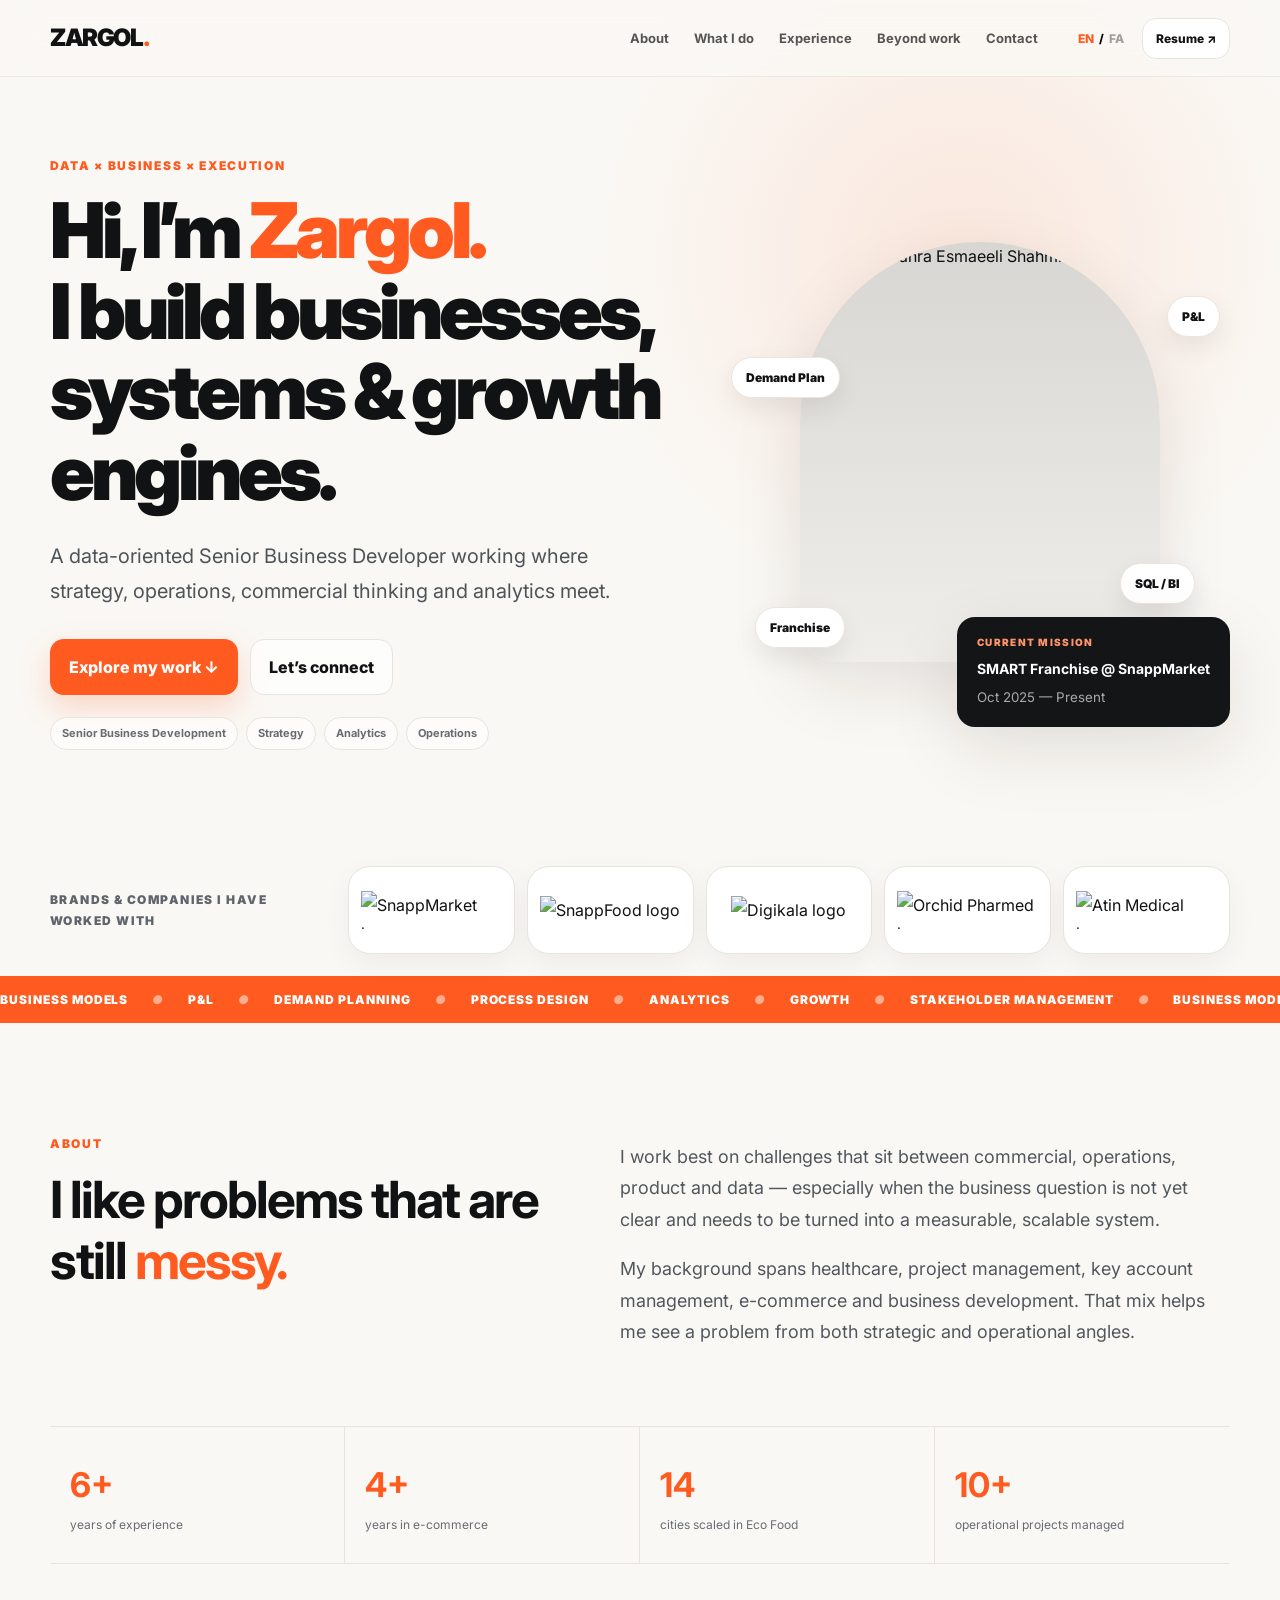
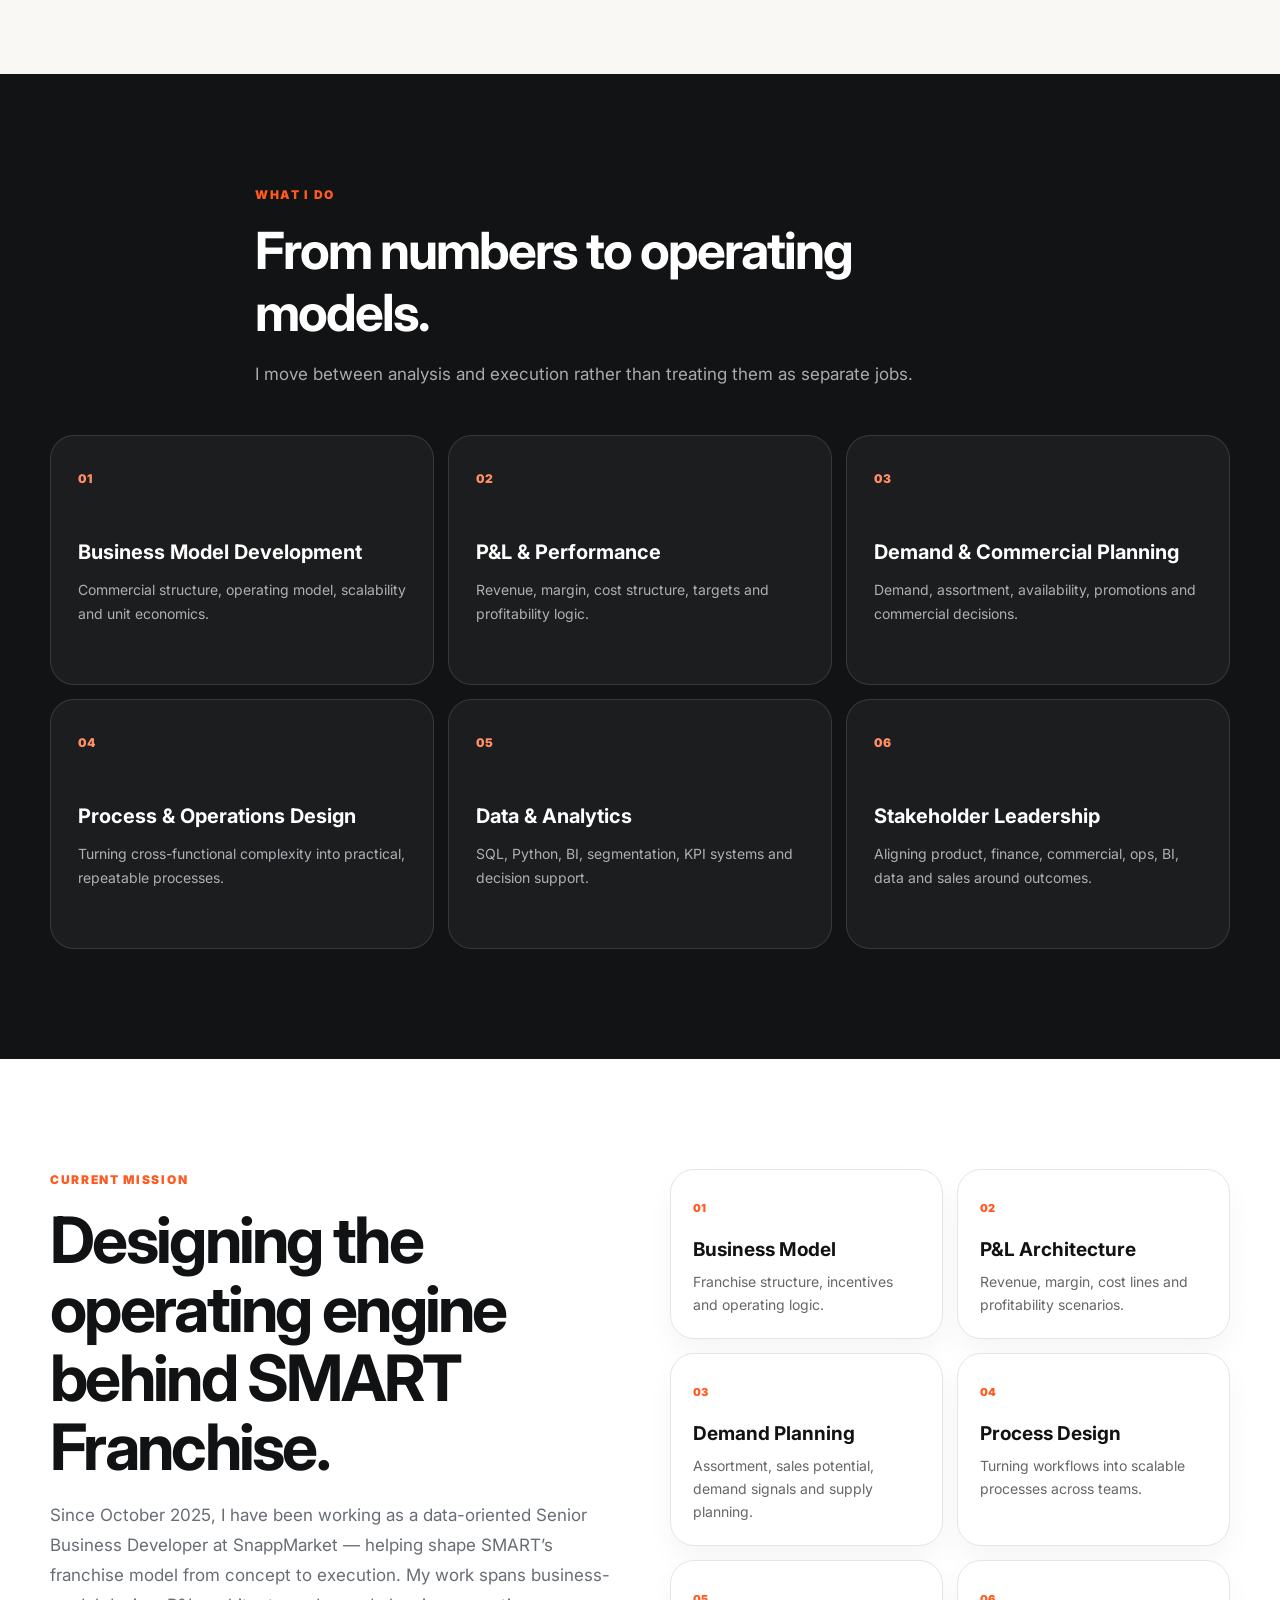
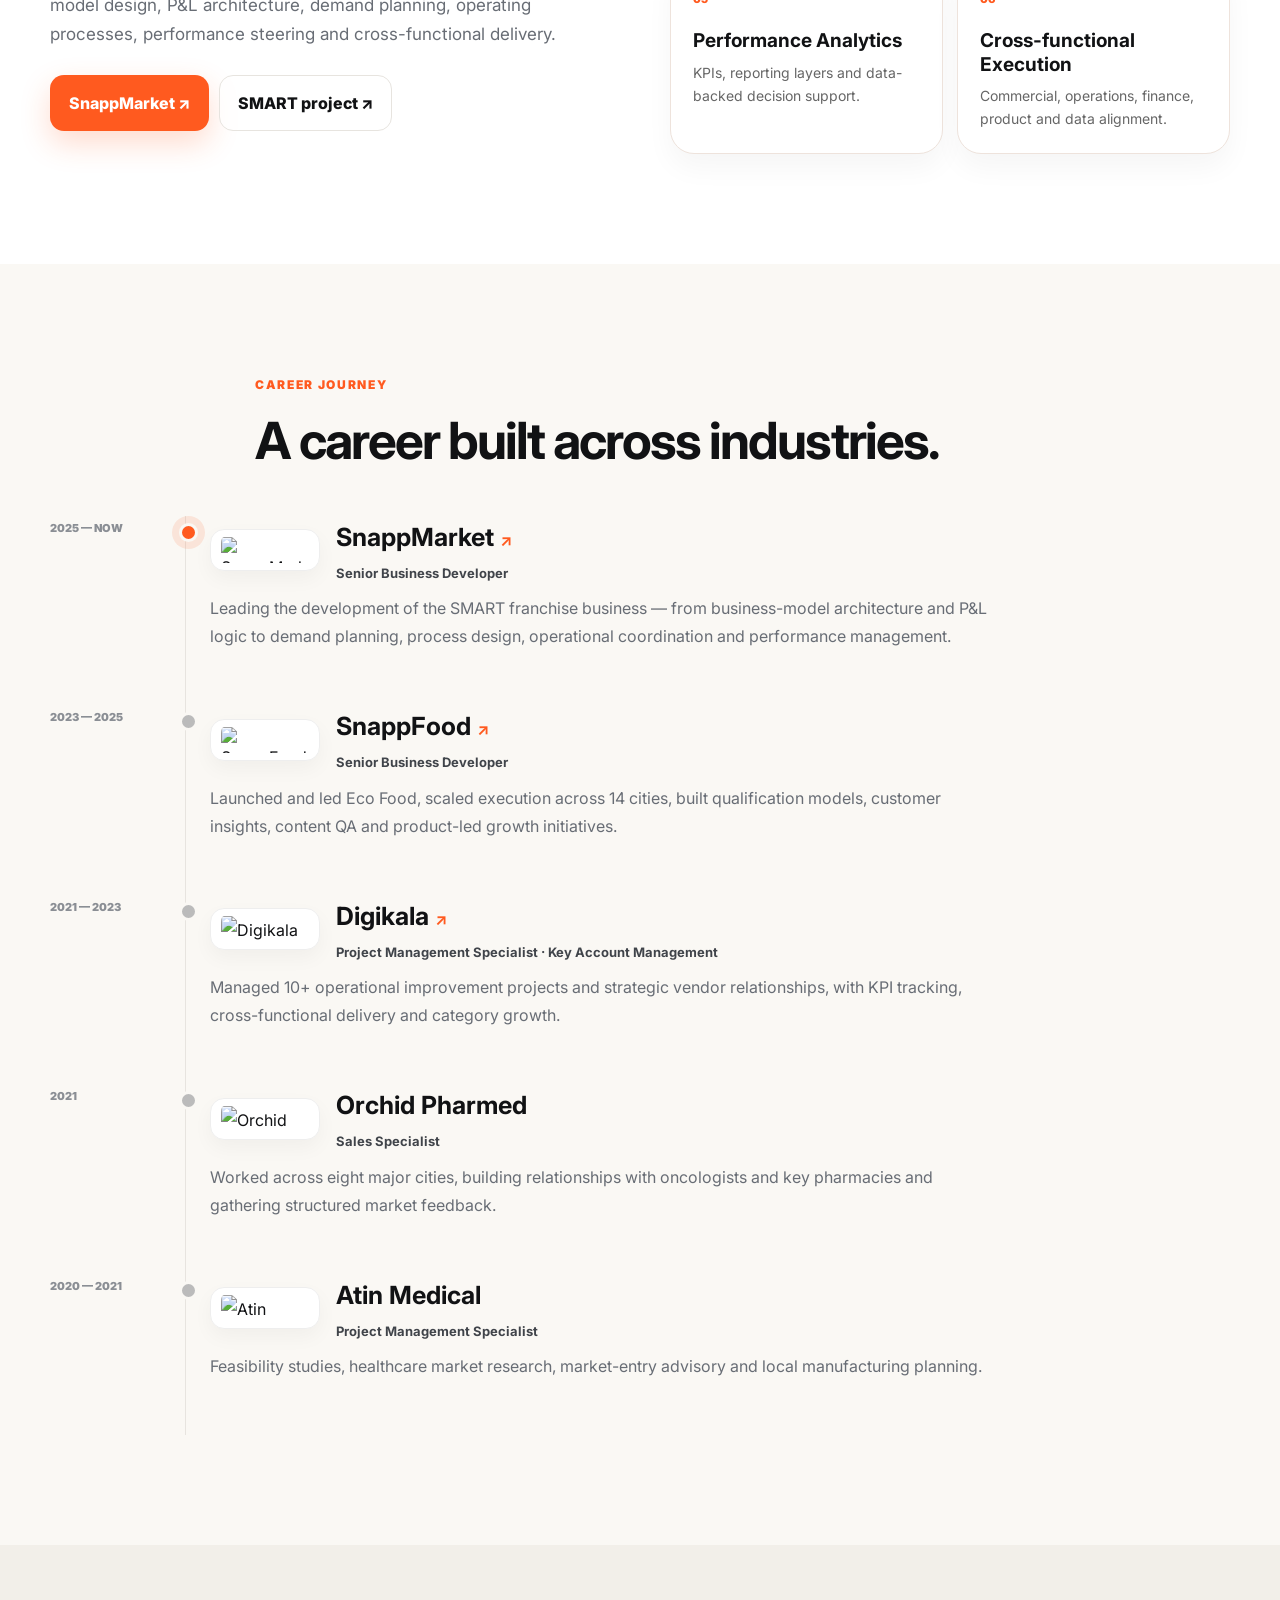
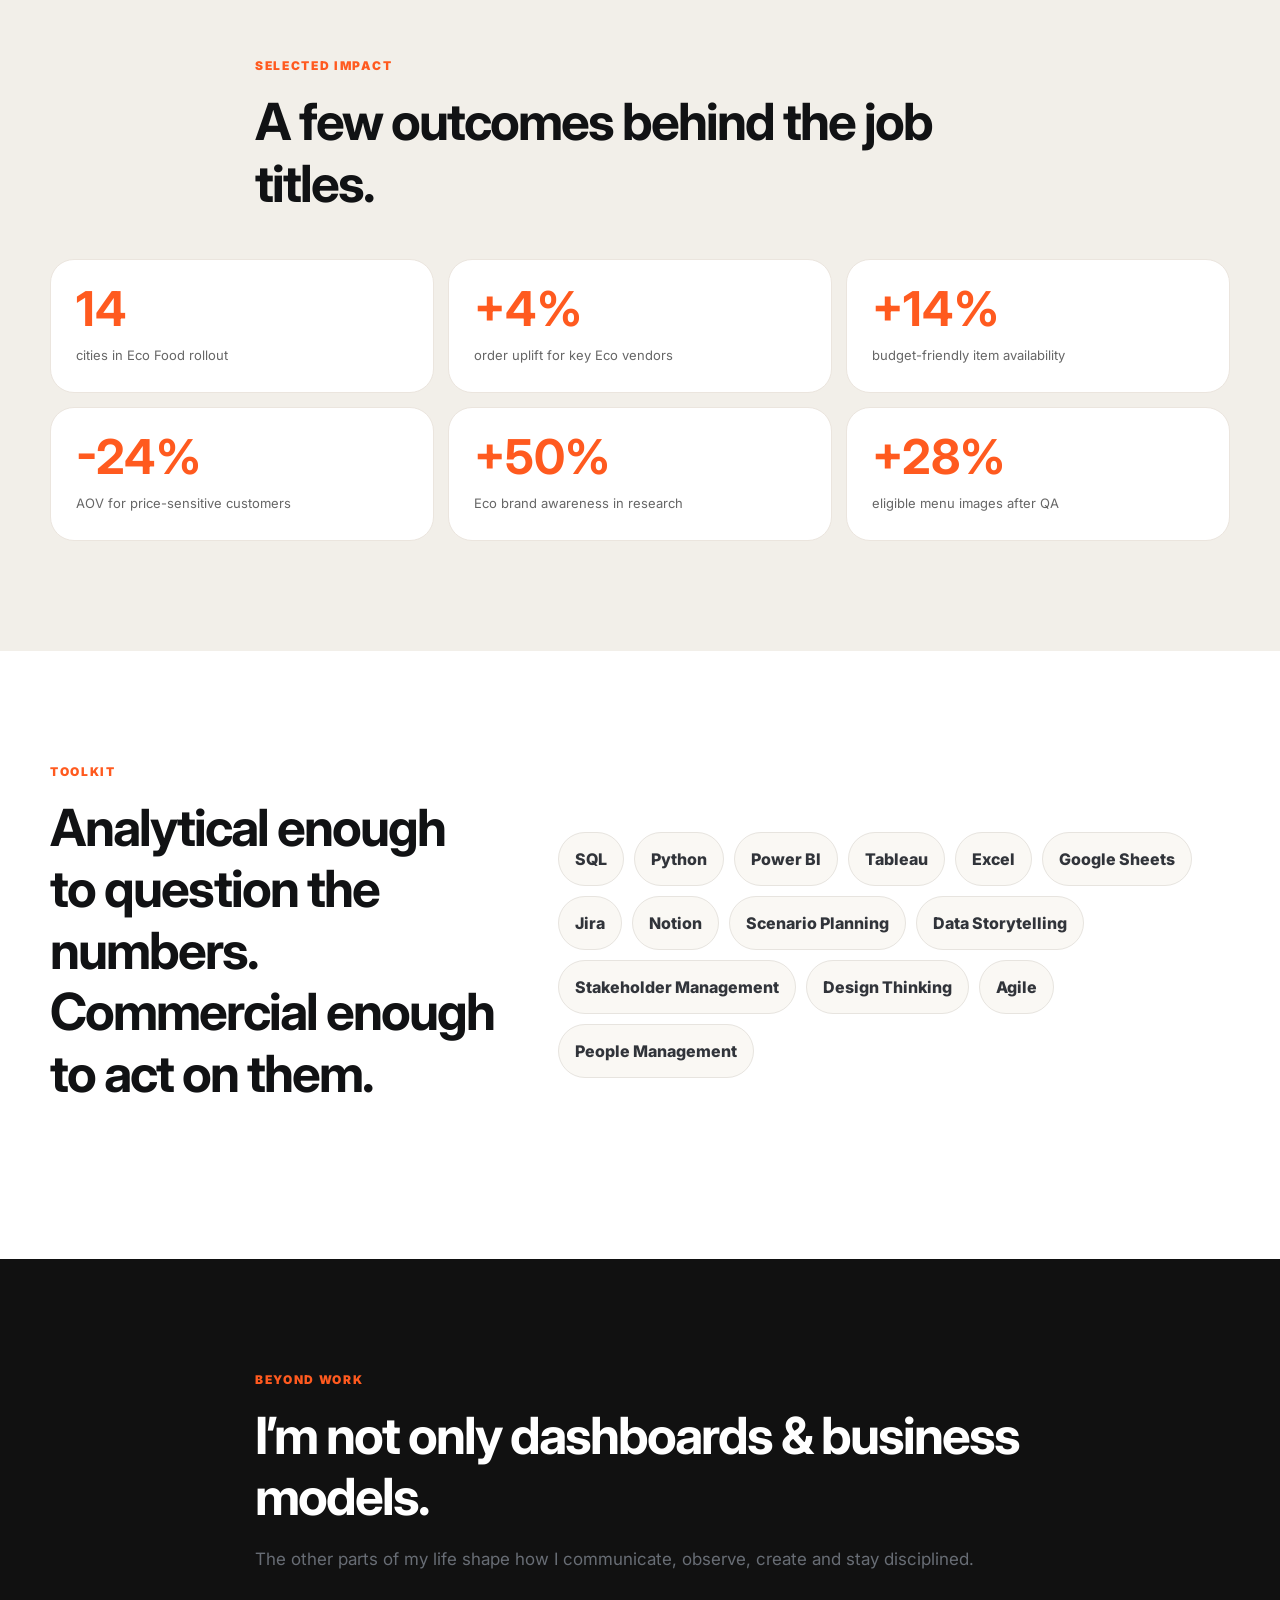
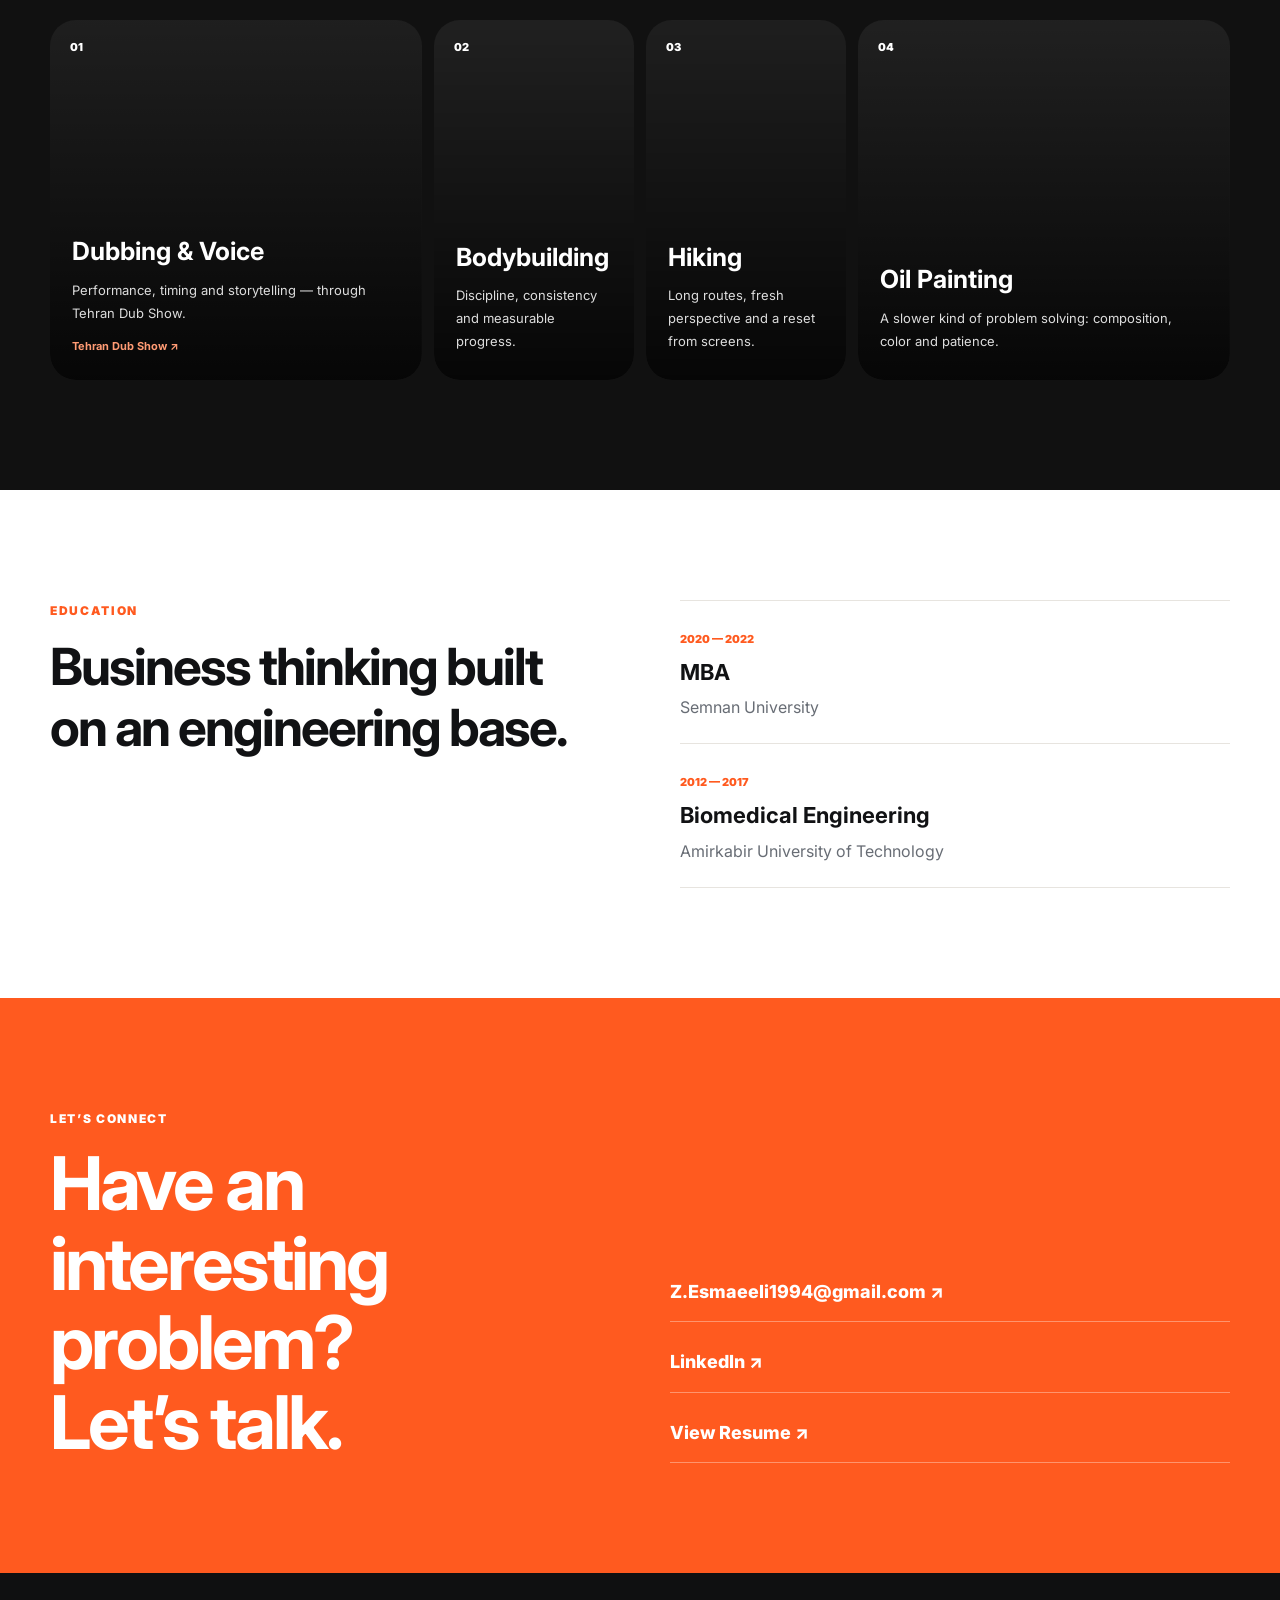
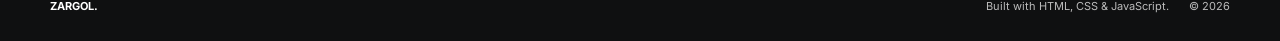
==== commit aca33be2: "Add files via upload" ====
--- a/index.html
+++ b/index.html
@@ -72,6 +72,19 @@
       </div>
     </section>
 
+    <section class="logo-belt">
+      <div class="container belt-inner reveal">
+        <div class="belt-label" data-en="Brands & companies I have worked with" data-fa="برندها و شرکت‌هایی که با آن‌ها کار کرده‌ام">Brands & companies I have worked with</div>
+        <div class="logo-grid">
+          <a class="brand-pill" href="https://express.snapp.market/" target="_blank" rel="noopener"><img src="assets/logo-snappmarket.png" alt="SnappMarket logo"></a>
+          <a class="brand-pill" href="https://snappfood.ir/" target="_blank" rel="noopener"><img src="assets/logo-snappfood.svg" alt="SnappFood logo"></a>
+          <a class="brand-pill" href="https://www.digikala.com/" target="_blank" rel="noopener"><img src="assets/logo-digikala.svg" alt="Digikala logo"></a>
+          <div class="brand-pill"><img src="assets/logo-orchidpharmed.svg" alt="Orchid Pharmed logo"></div>
+          <div class="brand-pill"><img src="assets/logo-atinmedical.svg" alt="Atin Medical logo"></div>
+        </div>
+      </div>
+    </section>
+
     <section class="marquee" aria-label="Capabilities">
       <div class="marquee-track">
         <span>BUSINESS MODELS</span><i>●</i><span>P&amp;L</span><i>●</i><span>DEMAND PLANNING</span><i>●</i><span>PROCESS DESIGN</span><i>●</i><span>ANALYTICS</span><i>●</i><span>GROWTH</span><i>●</i><span>STAKEHOLDER MANAGEMENT</span><i>●</i>
@@ -115,20 +128,23 @@
     </section>
 
     <section class="section-pad smart-section">
-      <div class="container smart-grid">
+      <div class="container smart-grid updated-smart-grid">
         <div class="smart-copy reveal">
           <div class="eyebrow" data-en="CURRENT MISSION" data-fa="ماموریت فعلی">CURRENT MISSION</div>
-          <h2 data-en="Building the SMART Franchise model." data-fa="ساخت مدل فرنچایز SMART.">Building the SMART Franchise model.</h2>
-          <p data-en="Since October 2025, I have been working as a Senior Business Developer at SnappMarket on the SMART franchise model — across P&L, demand planning, commercial logic, process design, operations and cross-functional execution." data-fa="از اکتبر ۲۰۲۵ به‌عنوان Senior Business Developer در اسنپ‌مارکت روی مدل فرنچایز SMART کار می‌کنم؛ از P&L و Demand Planning تا منطق تجاری، طراحی فرآیند، عملیات و اجرای بین‌تیمی.">Since October 2025, I have been working as a Senior Business Developer at SnappMarket on the SMART franchise model — across P&amp;L, demand planning, commercial logic, process design, operations and cross-functional execution.</p>
+          <h2 data-en="Designing the operating engine behind SMART Franchise." data-fa="طراحی موتور عملیاتی پشت فرنچایز SMART.">Designing the operating engine behind SMART Franchise.</h2>
+          <p data-en="Since October 2025, I have been working as a data-oriented Senior Business Developer at SnappMarket — helping shape SMART’s franchise model from concept to execution. My work spans business-model design, P&amp;L architecture, demand planning, operating processes, performance steering and cross-functional delivery." data-fa="از اکتبر ۲۰۲۵ به‌عنوان یک Senior Business Developer داده‌محور در اسنپ‌مارکت فعالیت می‌کنم و به شکل‌گیری مدل فرنچایز SMART از ایده تا اجرا کمک می‌کنم. دامنه کارم شامل طراحی مدل کسب‌وکار، معماری P&amp;L، برنامه‌ریزی تقاضا، فرآیندهای عملیاتی، هدایت عملکرد و اجرای بین‌تیمی است.">Since October 2025, I have been working as a data-oriented Senior Business Developer at SnappMarket — helping shape SMART’s franchise model from concept to execution. My work spans business-model design, P&amp;L architecture, demand planning, operating processes, performance steering and cross-functional delivery.</p>
           <div class="smart-links">
             <a class="btn btn-primary" href="https://express.snapp.market/" target="_blank" rel="noopener">SnappMarket ↗</a>
             <a class="btn btn-ghost" href="https://zargolesmaeeli.github.io/Smart-franchise-landing-page/" target="_blank" rel="noopener" data-en="SMART project ↗" data-fa="پروژه SMART ↗">SMART project ↗</a>
           </div>
         </div>
-        <div class="system-map reveal delay-1" aria-label="SMART business system">
-          <div class="system-center">SMART<br><small>FRANCHISE</small></div>
-          <div class="system-node n1">P&amp;L</div><div class="system-node n2">Demand</div><div class="system-node n3">Supply</div><div class="system-node n4">Ops</div><div class="system-node n5">Data</div><div class="system-node n6">Commercial</div>
-          <svg viewBox="0 0 520 520" aria-hidden="true"><circle cx="260" cy="260" r="180"/><circle cx="260" cy="260" r="110"/></svg>
+        <div class="focus-grid reveal delay-1">
+          <article class="focus-card"><span>01</span><h3 data-en="Business Model" data-fa="مدل کسب‌وکار">Business Model</h3><p data-en="Franchise structure, incentives and operating logic." data-fa="ساختار فرنچایز، مشوق‌ها و منطق عملیاتی.">Franchise structure, incentives and operating logic.</p></article>
+          <article class="focus-card"><span>02</span><h3>P&amp;L Architecture</h3><p data-en="Revenue, margin, cost lines and profitability scenarios." data-fa="درآمد، مارجین، لاین‌های هزینه و سناریوهای سودآوری.">Revenue, margin, cost lines and profitability scenarios.</p></article>
+          <article class="focus-card"><span>03</span><h3 data-en="Demand Planning" data-fa="برنامه‌ریزی تقاضا">Demand Planning</h3><p data-en="Assortment, sales potential, demand signals and supply planning." data-fa="اسورتمنت، پتانسیل فروش، سیگنال‌های تقاضا و برنامه‌ریزی تأمین.">Assortment, sales potential, demand signals and supply planning.</p></article>
+          <article class="focus-card"><span>04</span><h3 data-en="Process Design" data-fa="طراحی فرآیند">Process Design</h3><p data-en="Turning workflows into scalable processes across teams." data-fa="تبدیل جریان‌های کاری به فرآیندهای مقیاس‌پذیر بین تیم‌ها.">Turning workflows into scalable processes across teams.</p></article>
+          <article class="focus-card"><span>05</span><h3 data-en="Performance Analytics" data-fa="تحلیل عملکرد">Performance Analytics</h3><p data-en="KPIs, reporting layers and data-backed decision support." data-fa="KPIها، لایه‌های گزارش‌دهی و پشتیبانی تصمیم مبتنی بر داده.">KPIs, reporting layers and data-backed decision support.</p></article>
+          <article class="focus-card"><span>06</span><h3 data-en="Cross-functional Execution" data-fa="اجرای بین‌تیمی">Cross-functional Execution</h3><p data-en="Commercial, operations, finance, product and data alignment." data-fa="هم‌راستایی تیم‌های تجاری، عملیات، مالی، محصول و دیتا.">Commercial, operations, finance, product and data alignment.</p></article>
         </div>
       </div>
     </section>
@@ -137,19 +153,39 @@
       <div class="container section-head reveal"><div class="eyebrow" data-en="CAREER JOURNEY" data-fa="مسیر حرفه‌ای">CAREER JOURNEY</div><h2 data-en="A career built across industries." data-fa="مسیر حرفه‌ای میان صنایع مختلف.">A career built across industries.</h2></div>
       <div class="container timeline">
         <article class="job reveal current">
-          <div class="job-date">2025 — NOW</div><div class="job-body"><h3>SnappMarket <a href="https://express.snapp.market/" target="_blank" rel="noopener">↗</a></h3><strong data-en="Senior Business Developer" data-fa="توسعه‌دهنده ارشد کسب‌وکار">Senior Business Developer</strong><p data-en="SMART franchise business model, P&L, demand planning, processes, operations and business performance." data-fa="مدل کسب‌وکار فرنچایز SMART، P&L، برنامه‌ریزی تقاضا، فرآیندها، عملیات و عملکرد کسب‌وکار.">SMART franchise business model, P&amp;L, demand planning, processes, operations and business performance.</p></div>
-        </article>
-        <article class="job reveal">
-          <div class="job-date">2023 — 2025</div><div class="job-body"><h3>SnappFood <a href="https://snappfood.ir/" target="_blank" rel="noopener">↗</a></h3><strong data-en="Senior Business Developer" data-fa="توسعه‌دهنده ارشد کسب‌وکار">Senior Business Developer</strong><p data-en="Launched and led Eco Food, scaled execution across 14 cities, built qualification models, customer insights, content QA and product-led growth initiatives." data-fa="راه‌اندازی و رهبری Eco Food، توسعه اجرا در ۱۴ شهر، مدل‌های qualification، تحقیقات مشتری، QA محتوا و پروژه‌های رشد محصول‌محور.">Launched and led Eco Food, scaled execution across 14 cities, built qualification models, customer insights, content QA and product-led growth initiatives.</p></div>
-        </article>
-        <article class="job reveal">
-          <div class="job-date">2021 — 2023</div><div class="job-body"><h3>Digikala <a href="https://www.digikala.com/" target="_blank" rel="noopener">↗</a></h3><strong data-en="Project Management Specialist · Key Account Management" data-fa="مدیریت پروژه · مدیریت حساب‌های کلیدی">Project Management Specialist · Key Account Management</strong><p data-en="Managed 10+ operational improvement projects and strategic vendor relationships, with KPI tracking, cross-functional delivery and category growth." data-fa="مدیریت بیش از ۱۰ پروژه بهبود عملیاتی و روابط با وندورهای استراتژیک با تمرکز بر KPI، اجرای بین‌تیمی و رشد کتگوری.">Managed 10+ operational improvement projects and strategic vendor relationships, with KPI tracking, cross-functional delivery and category growth.</p></div>
-        </article>
-        <article class="job reveal">
-          <div class="job-date">2021</div><div class="job-body"><h3>Orchid Pharmed</h3><strong data-en="Sales Specialist" data-fa="کارشناس فروش">Sales Specialist</strong><p data-en="Worked across eight major cities, building relationships with oncologists and key pharmacies and gathering structured market feedback." data-fa="فعالیت در هشت شهر بزرگ، توسعه ارتباط با انکولوژیست‌ها و داروخانه‌های کلیدی و جمع‌آوری ساختاریافته بازخورد بازار.">Worked across eight major cities, building relationships with oncologists and key pharmacies and gathering structured market feedback.</p></div>
-        </article>
-        <article class="job reveal">
-          <div class="job-date">2020 — 2021</div><div class="job-body"><h3>Atin Medical</h3><strong data-en="Project Management Specialist" data-fa="کارشناس مدیریت پروژه">Project Management Specialist</strong><p data-en="Feasibility studies, healthcare market research, market-entry advisory and local manufacturing planning." data-fa="مطالعات امکان‌سنجی، تحقیقات بازار سلامت، مشاوره ورود به بازار و برنامه‌ریزی تولید داخلی.">Feasibility studies, healthcare market research, market-entry advisory and local manufacturing planning.</p></div>
+          <div class="job-date">2025 — NOW</div>
+          <div class="job-body">
+            <div class="job-headline"><img class="job-logo" src="assets/logo-snappmarket.png" alt="SnappMarket"><div><h3>SnappMarket <a href="https://express.snapp.market/" target="_blank" rel="noopener">↗</a></h3><strong data-en="Senior Business Developer" data-fa="توسعه‌دهنده ارشد کسب‌وکار">Senior Business Developer</strong></div></div>
+            <p data-en="Leading the development of the SMART franchise business — from business-model architecture and P&amp;L logic to demand planning, process design, operational coordination and performance management." data-fa="هدایت توسعه کسب‌وکار فرنچایز SMART؛ از معماری مدل کسب‌وکار و منطق P&amp;L تا برنامه‌ریزی تقاضا، طراحی فرآیند، هماهنگی عملیاتی و مدیریت عملکرد.">Leading the development of the SMART franchise business — from business-model architecture and P&amp;L logic to demand planning, process design, operational coordination and performance management.</p>
+          </div>
+        </article>
+        <article class="job reveal">
+          <div class="job-date">2023 — 2025</div>
+          <div class="job-body">
+            <div class="job-headline"><img class="job-logo" src="assets/logo-snappfood.svg" alt="SnappFood"><div><h3>SnappFood <a href="https://snappfood.ir/" target="_blank" rel="noopener">↗</a></h3><strong data-en="Senior Business Developer" data-fa="توسعه‌دهنده ارشد کسب‌وکار">Senior Business Developer</strong></div></div>
+            <p data-en="Launched and led Eco Food, scaled execution across 14 cities, built qualification models, customer insights, content QA and product-led growth initiatives." data-fa="راه‌اندازی و رهبری Eco Food، توسعه اجرا در ۱۴ شهر، مدل‌های qualification، تحقیقات مشتری، QA محتوا و پروژه‌های رشد محصول‌محور.">Launched and led Eco Food, scaled execution across 14 cities, built qualification models, customer insights, content QA and product-led growth initiatives.</p>
+          </div>
+        </article>
+        <article class="job reveal">
+          <div class="job-date">2021 — 2023</div>
+          <div class="job-body">
+            <div class="job-headline"><img class="job-logo" src="assets/logo-digikala.svg" alt="Digikala"><div><h3>Digikala <a href="https://www.digikala.com/" target="_blank" rel="noopener">↗</a></h3><strong data-en="Project Management Specialist · Key Account Management" data-fa="مدیریت پروژه · مدیریت حساب‌های کلیدی">Project Management Specialist · Key Account Management</strong></div></div>
+            <p data-en="Managed 10+ operational improvement projects and strategic vendor relationships, with KPI tracking, cross-functional delivery and category growth." data-fa="مدیریت بیش از ۱۰ پروژه بهبود عملیاتی و روابط با وندورهای استراتژیک با تمرکز بر KPI، اجرای بین‌تیمی و رشد کتگوری.">Managed 10+ operational improvement projects and strategic vendor relationships, with KPI tracking, cross-functional delivery and category growth.</p>
+          </div>
+        </article>
+        <article class="job reveal">
+          <div class="job-date">2021</div>
+          <div class="job-body">
+            <div class="job-headline"><img class="job-logo" src="assets/logo-orchidpharmed.svg" alt="Orchid Pharmed"><div><h3>Orchid Pharmed</h3><strong data-en="Sales Specialist" data-fa="کارشناس فروش">Sales Specialist</strong></div></div>
+            <p data-en="Worked across eight major cities, building relationships with oncologists and key pharmacies and gathering structured market feedback." data-fa="فعالیت در هشت شهر بزرگ، توسعه ارتباط با انکولوژیست‌ها و داروخانه‌های کلیدی و جمع‌آوری ساختاریافته بازخورد بازار.">Worked across eight major cities, building relationships with oncologists and key pharmacies and gathering structured market feedback.</p>
+          </div>
+        </article>
+        <article class="job reveal">
+          <div class="job-date">2020 — 2021</div>
+          <div class="job-body">
+            <div class="job-headline"><img class="job-logo" src="assets/logo-atinmedical.svg" alt="Atin Medical"><div><h3>Atin Medical</h3><strong data-en="Project Management Specialist" data-fa="کارشناس مدیریت پروژه">Project Management Specialist</strong></div></div>
+            <p data-en="Feasibility studies, healthcare market research, market-entry advisory and local manufacturing planning." data-fa="مطالعات امکان‌سنجی، تحقیقات بازار سلامت، مشاوره ورود به بازار و برنامه‌ریزی تولید داخلی.">Feasibility studies, healthcare market research, market-entry advisory and local manufacturing planning.</p>
+          </div>
         </article>
       </div>
     </section>
@@ -178,9 +214,9 @@
     <section class="section-pad life-section" id="life">
       <div class="container section-head reveal"><div class="eyebrow" data-en="BEYOND WORK" data-fa="فراتر از کار">BEYOND WORK</div><h2 data-en="I’m not only dashboards & business models." data-fa="فقط داشبورد و مدل کسب‌وکار نیستم.">I’m not only dashboards & business models.</h2><p data-en="The other parts of my life shape how I communicate, observe, create and stay disciplined." data-fa="بخش‌های دیگر زندگی‌ام روی نحوه ارتباط، مشاهده، خلاقیت و انضباط من اثر می‌گذارند.">The other parts of my life shape how I communicate, observe, create and stay disciplined.</p></div>
       <div class="container life-grid">
-        <a class="life-card dubbing reveal" href="https://tehrandubshow.com/" target="_blank" rel="noopener" style="--bg:url('https://images.unsplash.com/photo-1590602847861-f357a9332bbc?auto=format&fit=crop&w=1400&q=85')"><span>01</span><div><h3 data-en="Dubbing & Voice" data-fa="دوبله و صدا">Dubbing & Voice</h3><p data-en="Performance, timing and storytelling — through Tehran Dub Show." data-fa="اجرا، تایمینگ و روایت؛ در تهران داب شو.">Performance, timing and storytelling — through Tehran Dub Show.</p><b>Tehran Dub Show ↗</b></div></a>
+        <a class="life-card dubbing reveal local-photo" href="https://tehrandubshow.com/" target="_blank" rel="noopener" style="--bg:url('assets/dubbing-studio.png')"><span>01</span><div><h3 data-en="Dubbing & Voice" data-fa="دوبله و صدا">Dubbing & Voice</h3><p data-en="Performance, timing and storytelling — through Tehran Dub Show." data-fa="اجرا، تایمینگ و روایت؛ در تهران داب شو.">Performance, timing and storytelling — through Tehran Dub Show.</p><b>Tehran Dub Show ↗</b></div></a>
         <div class="life-card fitness reveal" style="--bg:url('https://images.unsplash.com/photo-1581009146145-b5ef050c2e1e?auto=format&fit=crop&w=1400&q=85')"><span>02</span><div><h3 data-en="Bodybuilding" data-fa="بدنسازی">Bodybuilding</h3><p data-en="Discipline, consistency and measurable progress." data-fa="انضباط، استمرار و پیشرفت قابل اندازه‌گیری.">Discipline, consistency and measurable progress.</p></div></div>
-        <div class="life-card hiking reveal" style="--bg:url('https://images.unsplash.com/photo-1551632811-561732d1e306?auto=format&fit=crop&w=1400&q=85')"><span>03</span><div><h3 data-en="Hiking" data-fa="کوهنوردی و طبیعت‌گردی">Hiking</h3><p data-en="Long routes, fresh perspective and a reset from screens." data-fa="مسیرهای طولانی، زاویه دید تازه و فاصله گرفتن از صفحه‌نمایش.">Long routes, fresh perspective and a reset from screens.</p></div></div>
+        <div class="life-card hiking reveal local-photo" style="--bg:url('assets/hiking-trail.png')"><span>03</span><div><h3 data-en="Hiking" data-fa="کوهنوردی و طبیعت‌گردی">Hiking</h3><p data-en="Long routes, fresh perspective and a reset from screens." data-fa="مسیرهای طولانی، زاویه دید تازه و فاصله گرفتن از صفحه‌نمایش.">Long routes, fresh perspective and a reset from screens.</p></div></div>
         <div class="life-card painting reveal" style="--bg:url('https://images.unsplash.com/photo-1541961017774-22349e4a1262?auto=format&fit=crop&w=1400&q=85')"><span>04</span><div><h3 data-en="Oil Painting" data-fa="نقاشی رنگ روغن">Oil Painting</h3><p data-en="A slower kind of problem solving: composition, color and patience." data-fa="نوع آرام‌تری از حل مسئله: ترکیب‌بندی، رنگ و صبر.">A slower kind of problem solving: composition, color and patience.</p></div></div>
       </div>
     </section>
--- a/style.css
+++ b/style.css
@@ -3,3 +3,28 @@
 @media(max-width:950px){.nav-links{display:none}.menu-toggle{display:block;width:38px;height:38px;border:0;background:transparent}.menu-toggle span{display:block;width:20px;height:2px;background:#111;margin:4px auto}.mobile-menu.open{display:grid;position:fixed;top:76px;left:0;right:0;background:var(--warm);padding:22px 30px;gap:15px;border-bottom:1px solid var(--line)}.hero-grid,.smart-grid,.skills-grid,.edu-grid,.split-heading,.contact-card{grid-template-columns:1fr}.hero-visual{order:-1;min-height:460px}.portrait-shell{width:300px;height:350px}.ring-1{width:370px;height:370px}.ring-2{width:430px;height:430px}.impact-strip{grid-template-columns:1fr 1fr}.capability-grid,.results-grid{grid-template-columns:1fr 1fr}.life-grid{grid-template-columns:1fr 1fr;grid-template-rows:320px 320px}.timeline:before{left:95px}html[dir=rtl] .timeline:before{right:95px}.job{grid-template-columns:72px 1fr;gap:36px}.job:before{left:89px}html[dir=rtl] .job:before{right:89px}}
 @media(max-width:620px){.container{width:min(100% - 28px,1180px)}.section-pad{padding:78px 0}.nav-wrap{height:68px}.btn-small{display:none}.hero{padding-top:115px;min-height:auto}.hero h1{font-size:48px;letter-spacing:-2.5px}.hero-lead{font-size:16px}.hero-visual{min-height:400px}.portrait-shell{width:250px;height:295px}.ring-1{width:310px;height:310px}.ring-2{width:350px;height:350px}.orbit-chip{font-size:10px;padding:6px 9px}.hero-card{right:4%;bottom:-2%;min-width:205px}.impact-strip,.capability-grid,.results-grid,.life-grid{grid-template-columns:1fr}.life-grid{grid-template-rows:repeat(4,300px)}.split-heading h2,.section-head h2,.skills-grid h2,.edu-grid h2{font-size:38px}.system-map{height:430px}.timeline:before{left:20px}html[dir=rtl] .timeline:before{left:auto;right:20px}.job{grid-template-columns:1fr;padding-left:42px;gap:5px}html[dir=rtl] .job{padding-left:0;padding-right:42px}.job:before{left:14px;top:5px}html[dir=rtl] .job:before{left:auto;right:14px}.job-date{font-size:10px}.contact h2{font-size:45px}footer .container{flex-wrap:wrap}.cursor-glow{display:none}}
 @media(prefers-reduced-motion:reduce){*{animation:none!important;transition:none!important;scroll-behavior:auto!important}.reveal{opacity:1;transform:none}}
+
+
+/* --- Updated portfolio enhancements --- */
+
+.logo-belt{padding:6px 0 22px;background:var(--warm)}
+.belt-inner{display:grid;grid-template-columns:280px 1fr;gap:18px;align-items:center}
+.belt-label{font-size:12px;font-weight:900;letter-spacing:.12em;color:#60656d;text-transform:uppercase}
+.logo-grid{display:grid;grid-template-columns:repeat(5,minmax(0,1fr));gap:12px}
+.brand-pill{height:88px;background:#fff;border:1px solid var(--line);border-radius:22px;display:grid;place-items:center;padding:12px;box-shadow:0 10px 28px rgba(0,0,0,.05);transition:.25s}
+.brand-pill:hover{transform:translateY(-4px);box-shadow:0 18px 34px rgba(0,0,0,.08);border-color:#ffd2bf}
+.brand-pill img{max-width:100%;max-height:38px;object-fit:contain}
+.updated-smart-grid{align-items:start}
+.focus-grid{display:grid;grid-template-columns:repeat(2,1fr);gap:14px}
+.focus-card{background:#fff;border:1px solid #eee3dc;border-radius:24px;padding:22px;box-shadow:0 14px 28px rgba(0,0,0,.04);transition:.25s}
+.focus-card:hover{transform:translateY(-5px);box-shadow:0 18px 36px rgba(255,90,31,.11);border-color:#ffc8b3}
+.focus-card span{font-size:11px;font-weight:900;color:var(--orange)}
+.focus-card h3{margin:18px 0 8px;font-size:19px;line-height:1.25}
+.focus-card p{margin:0;color:#666;line-height:1.65;font-size:14px}
+.job-headline{display:flex;align-items:center;gap:16px;margin-bottom:10px}
+.job-logo{width:110px;max-height:42px;object-fit:contain;flex:0 0 auto;background:#fff;border:1px solid #eee;border-radius:14px;padding:7px 10px;box-shadow:0 8px 20px rgba(0,0,0,.04)}
+.job-body strong{display:block;color:#40444a;margin-top:2px}
+.portrait-shell{background:linear-gradient(180deg,#d8d6d2,#f0eeea)}
+.life-card.local-photo:before{background-image:linear-gradient(to top,rgba(0,0,0,.82),rgba(0,0,0,.1)),var(--bg);background-size:cover;background-position:center}
+@media(max-width:950px){.belt-inner{grid-template-columns:1fr}.logo-grid{grid-template-columns:repeat(3,1fr)}.focus-grid{grid-template-columns:1fr 1fr}.job-headline{align-items:flex-start}.job-logo{width:98px}}
+@media(max-width:620px){.logo-grid{grid-template-columns:1fr 1fr}.belt-label{text-transform:none;letter-spacing:.05em}.focus-grid{grid-template-columns:1fr}.job-headline{flex-direction:column;align-items:flex-start}.job-logo{width:105px}.brand-pill{height:80px}}
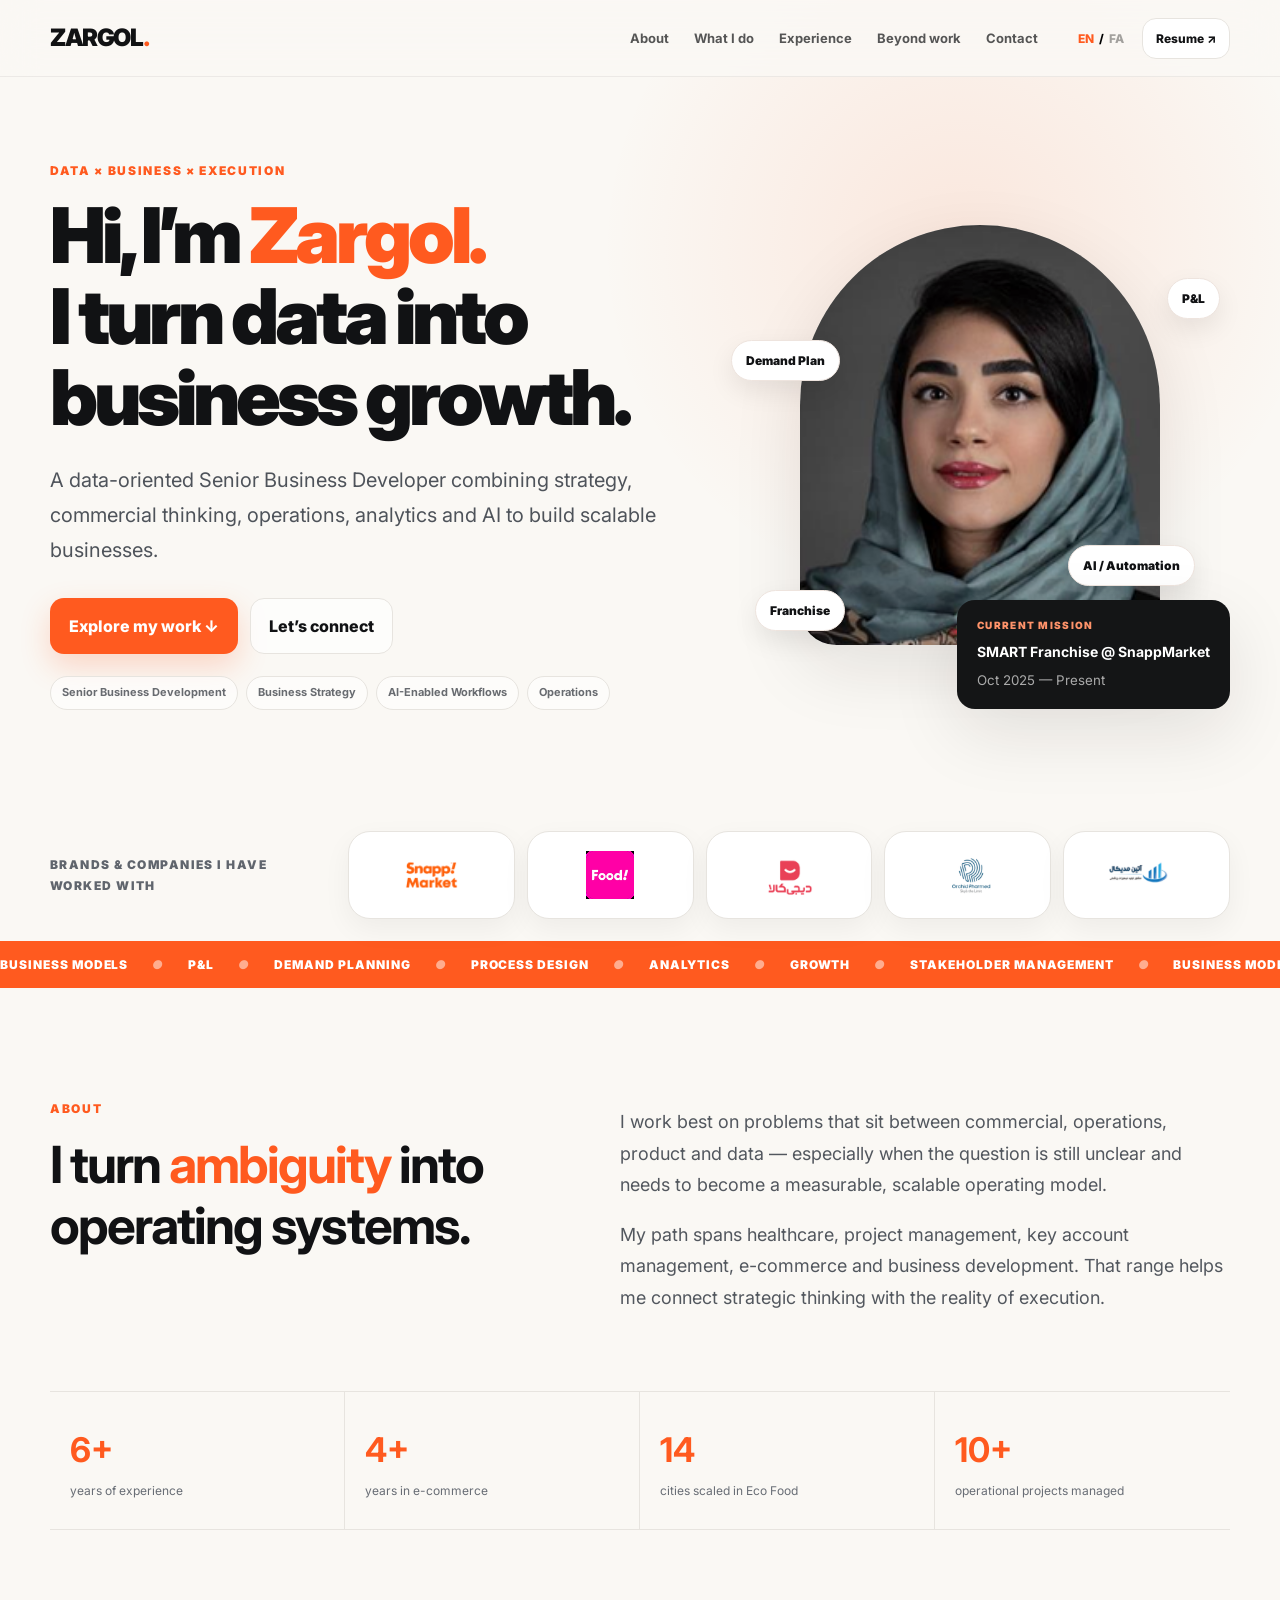
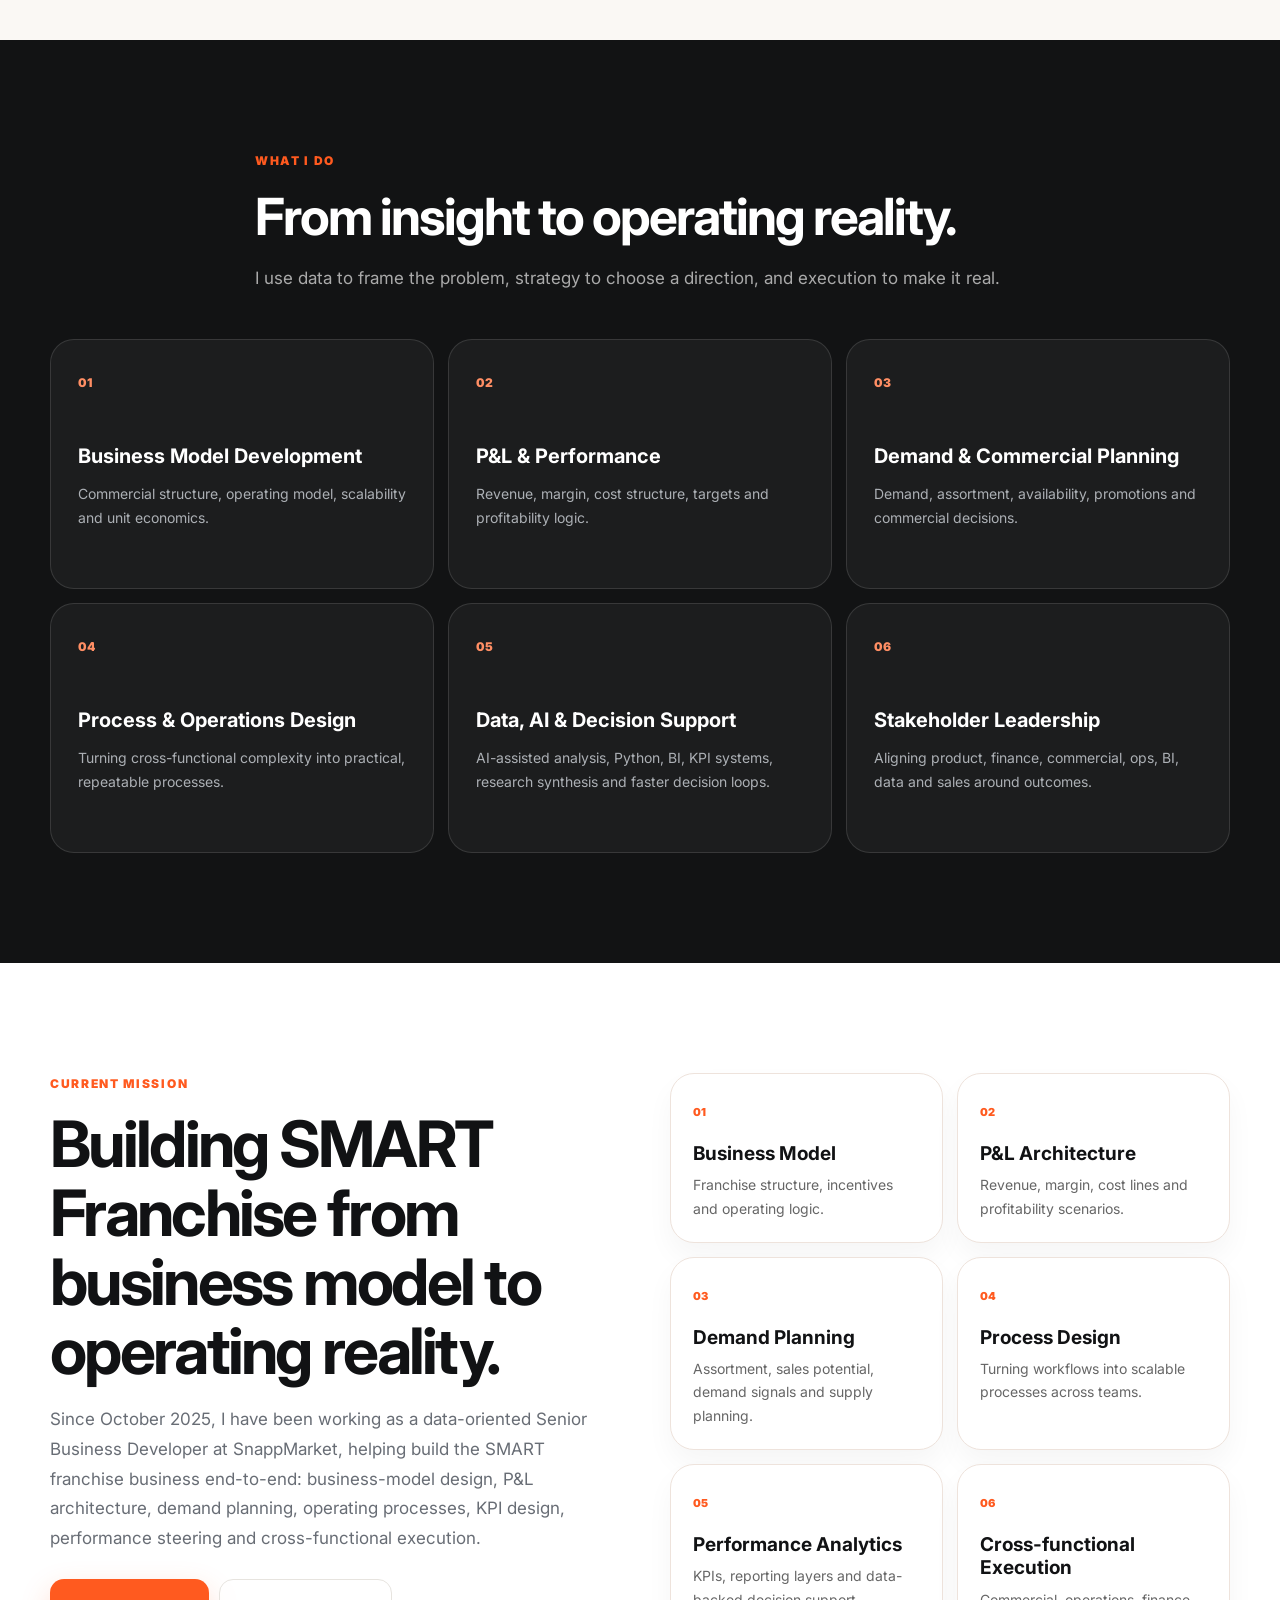
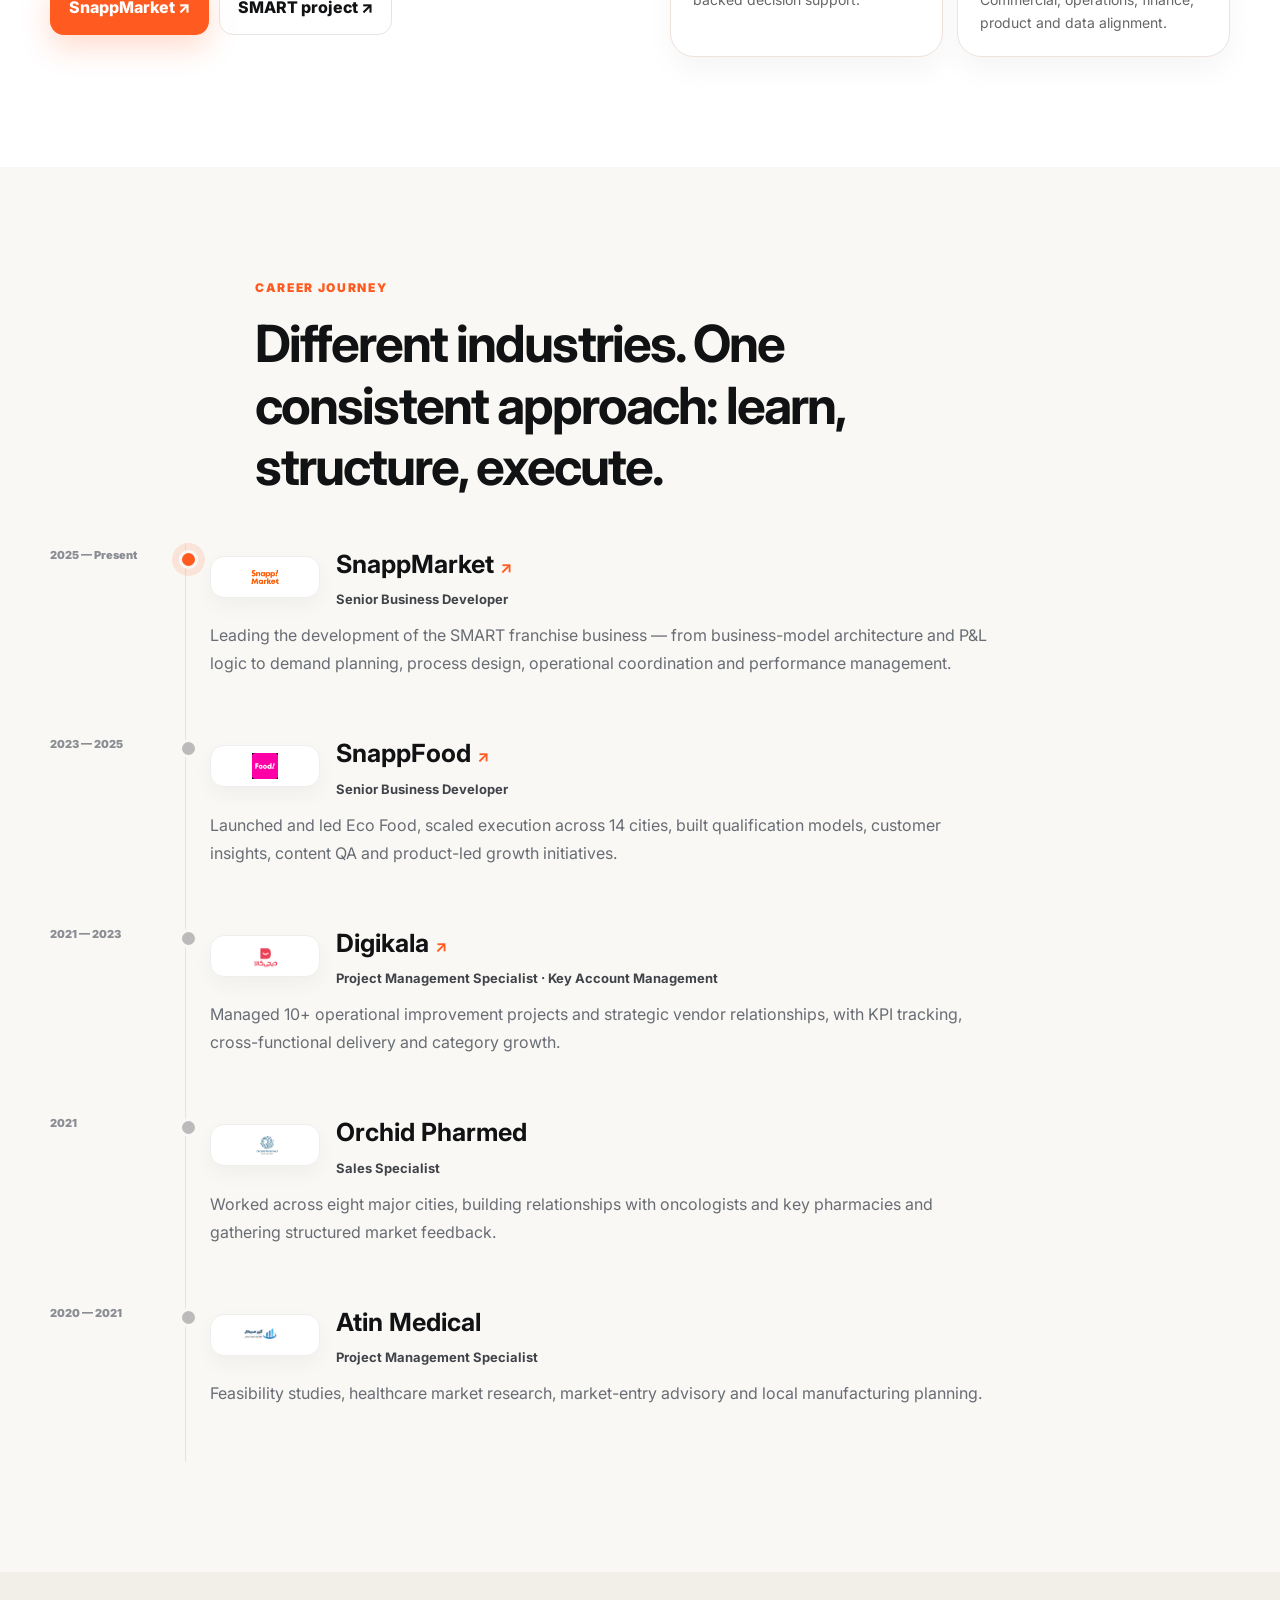
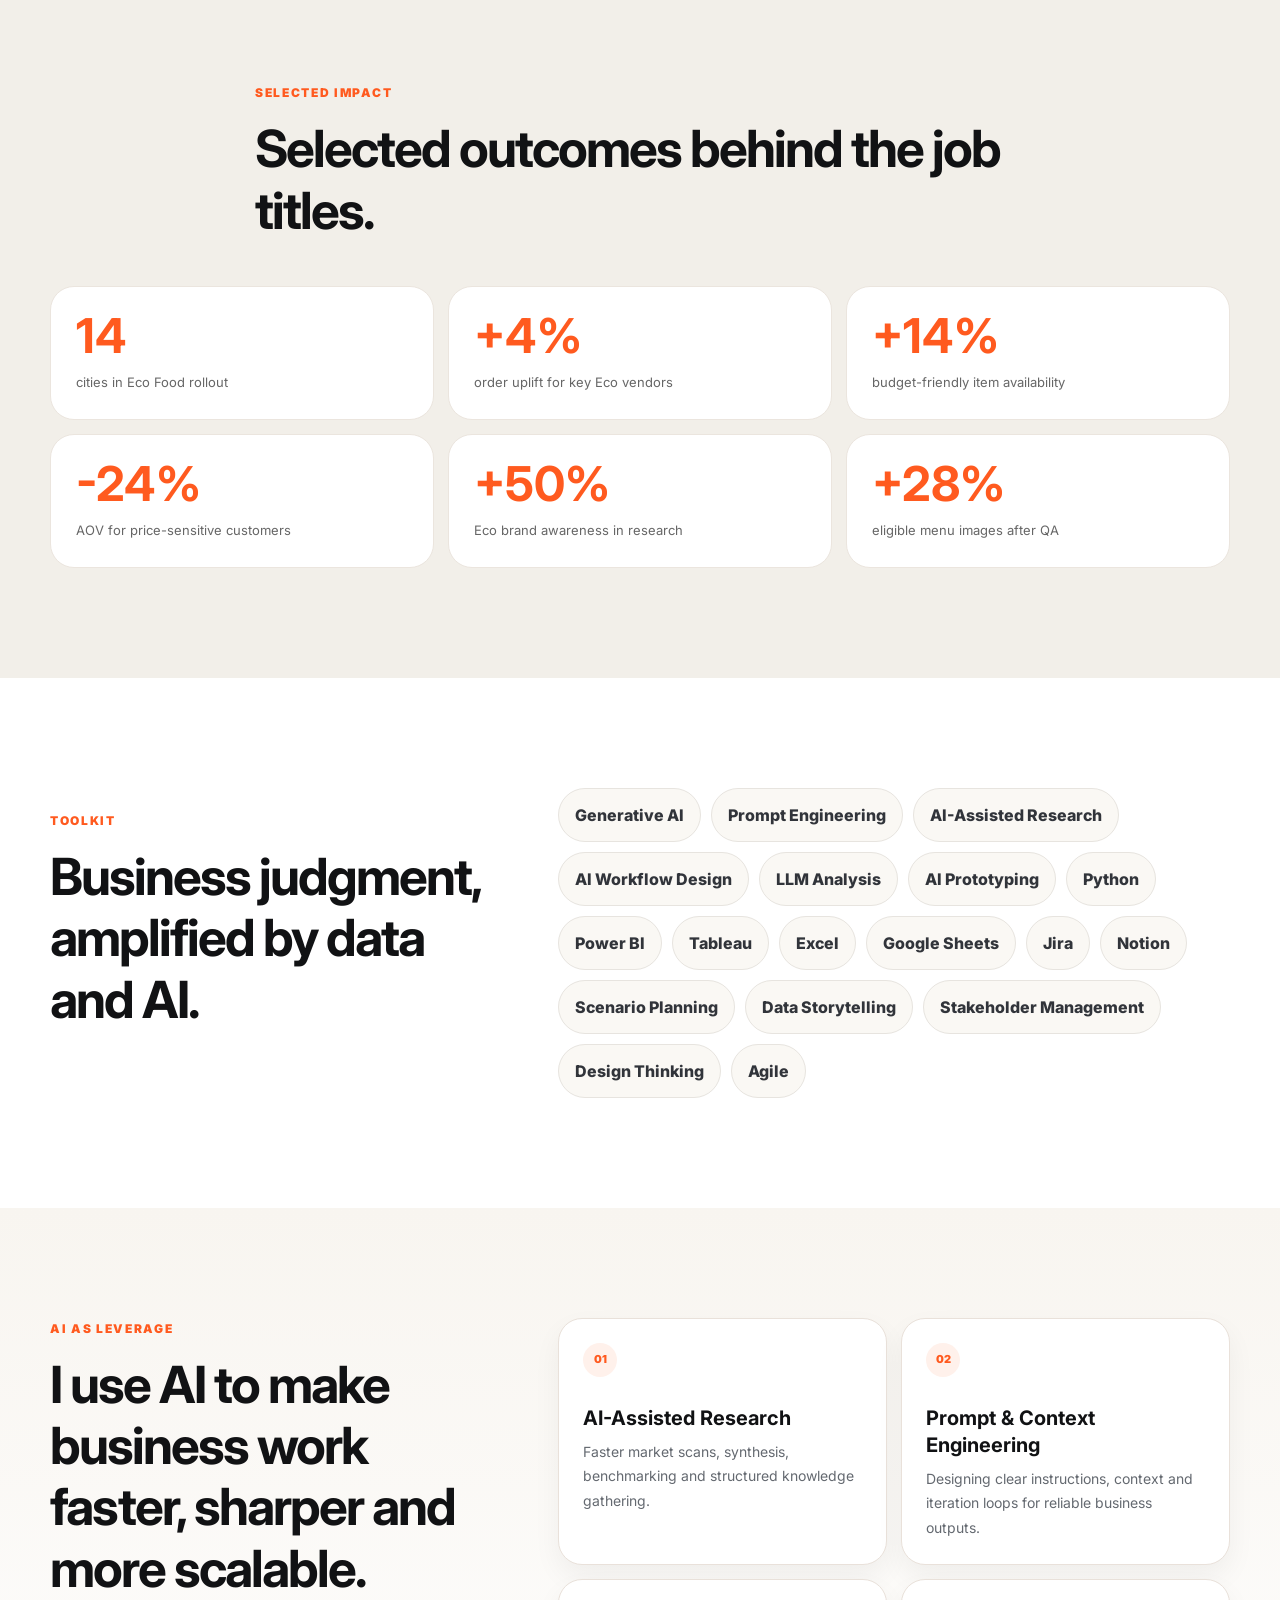
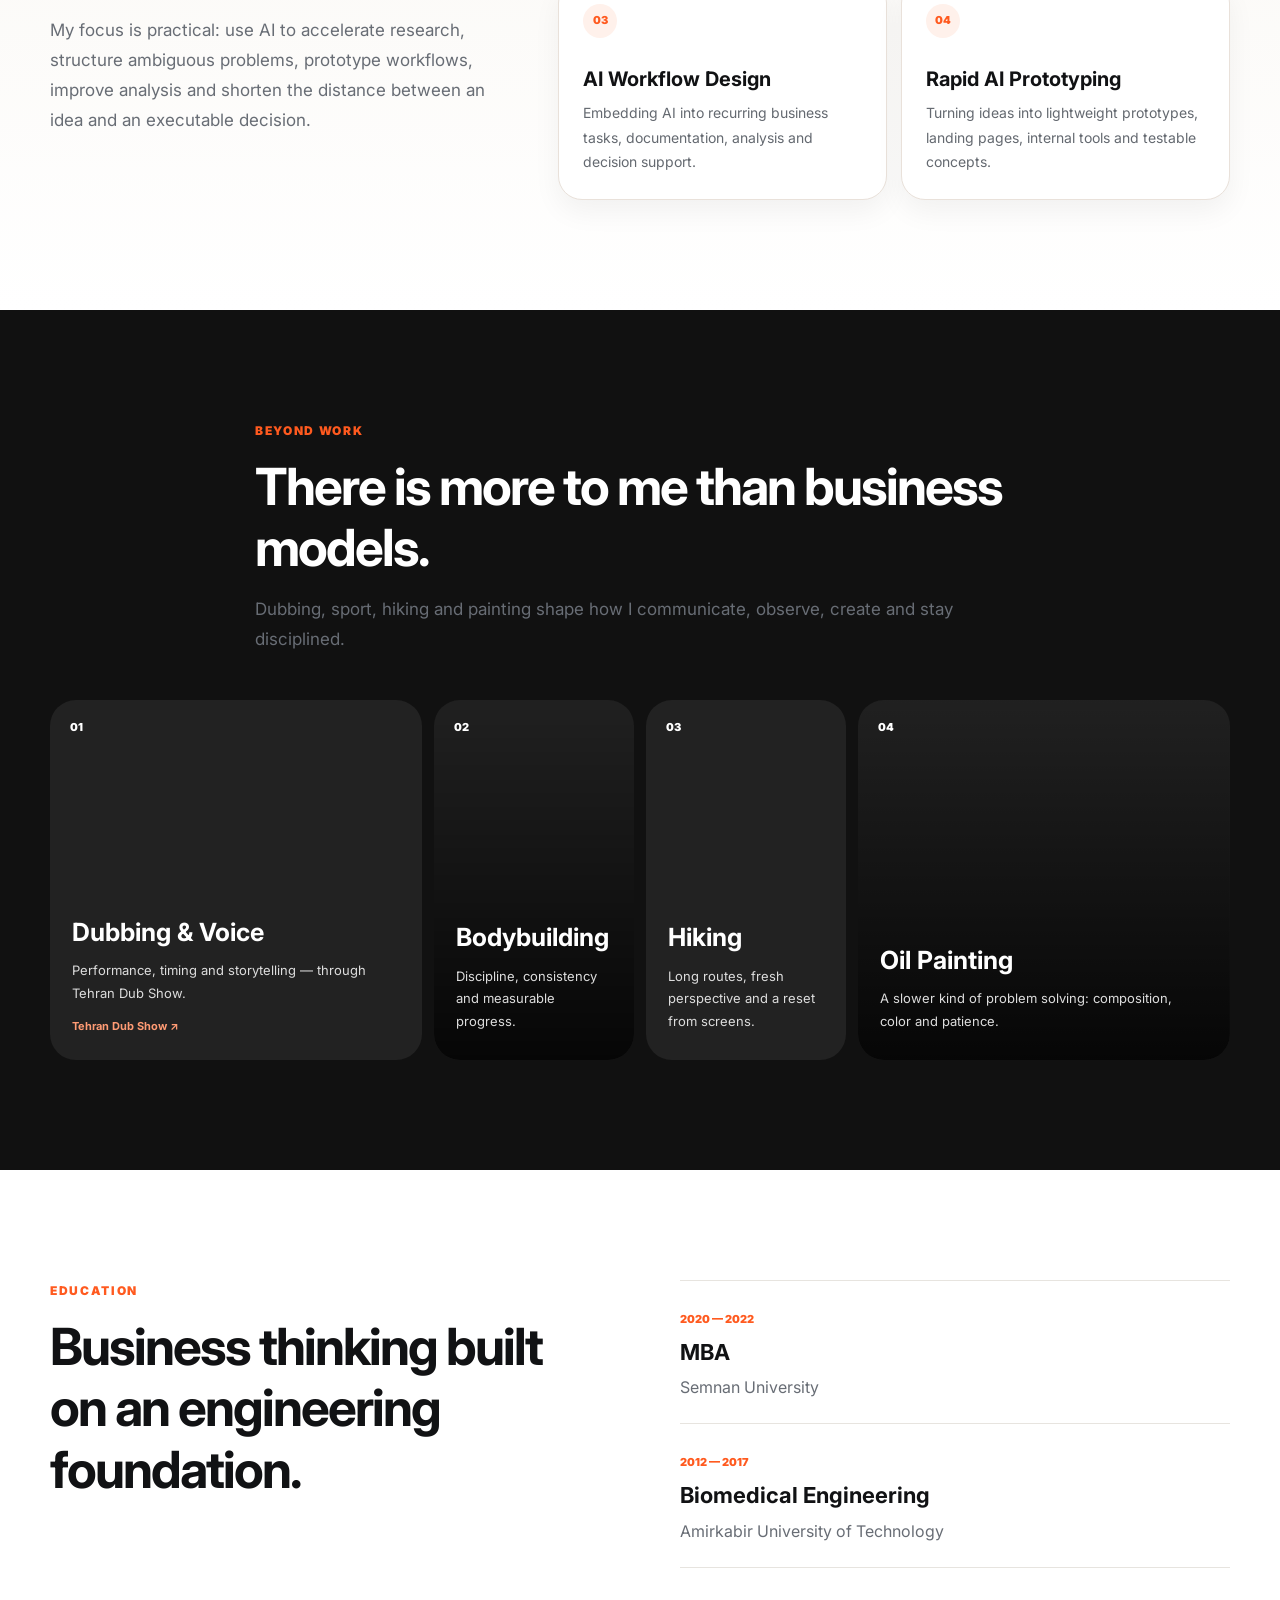
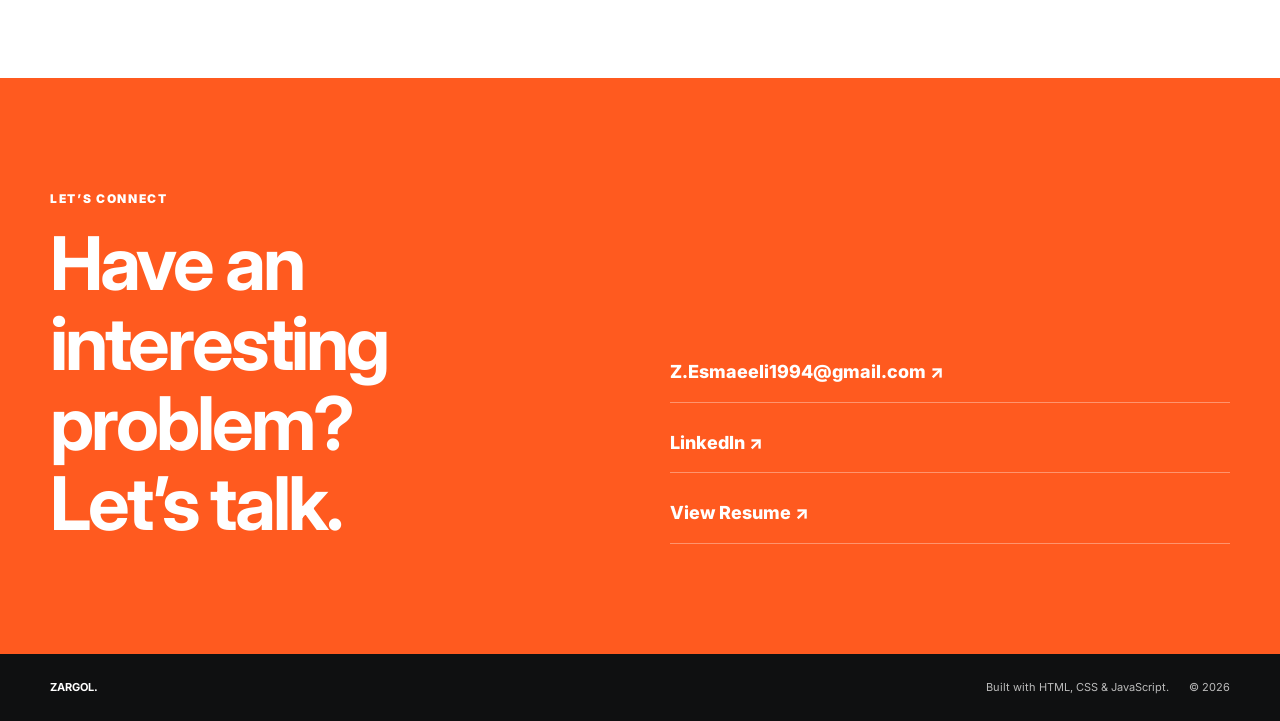
==== commit 94cfc5bf: "Add files via upload" ====
--- a/index.html
+++ b/index.html
@@ -43,25 +43,25 @@
       <div class="container hero-grid">
         <div class="hero-copy reveal">
           <div class="eyebrow" data-en="DATA × BUSINESS × EXECUTION" data-fa="داده × کسب‌وکار × اجرا">DATA × BUSINESS × EXECUTION</div>
-          <h1 data-en="Hi, I’m <span>Zargol.</span><br>I build businesses, systems & growth engines." data-fa="سلام، من <span>زرگلم.</span><br>کسب‌وکار، سیستم و موتورهای رشد می‌سازم.">Hi, I’m <span>Zargol.</span><br>I build businesses, systems & growth engines.</h1>
-          <p class="hero-lead" data-en="A data-oriented Senior Business Developer working where strategy, operations, commercial thinking and analytics meet." data-fa="یک Senior Business Developer داده‌محور که در نقطه اتصال استراتژی، عملیات، تصمیم‌های تجاری و تحلیل داده کار می‌کند.">A data-oriented Senior Business Developer working where strategy, operations, commercial thinking and analytics meet.</p>
+          <h1 data-en="Hi, I’m <span>Zargol.</span><br>I turn data into business growth." data-fa="سلام، من <span>زرگلم.</span><br>با داده، استراتژی و اجرا کسب‌وکارها را رشد می‌دهم.">Hi, I’m <span>Zargol.</span><br>I turn data into business growth.</h1>
+          <p class="hero-lead" data-en="A data-oriented Senior Business Developer combining strategy, commercial thinking, operations, analytics and AI to build scalable businesses." data-fa="توسعه‌دهنده ارشد کسب‌وکار داده‌محور هستم؛ با ترکیب استراتژی، نگاه تجاری، عملیات، تحلیل داده و هوش مصنوعی، مدل‌های کسب‌وکار مقیاس‌پذیر می‌سازم.">A data-oriented Senior Business Developer combining strategy, commercial thinking, operations, analytics and AI to build scalable businesses.</p>
           <div class="hero-actions">
             <a class="btn btn-primary" href="#work" data-en="Explore my work ↓" data-fa="کارهای من را ببین ↓">Explore my work ↓</a>
             <a class="btn btn-ghost" href="#contact" data-en="Let’s connect" data-fa="با من در ارتباط باش">Let’s connect</a>
           </div>
           <div class="hero-meta">
-            <span>Senior Business Development</span><span>Strategy</span><span>Analytics</span><span>Operations</span>
+            <span>Senior Business Development</span><span>Business Strategy</span><span>AI-Enabled Workflows</span><span>Operations</span>
           </div>
         </div>
 
         <div class="hero-visual reveal delay-1">
           <div class="portrait-shell">
-            <img src="assets/zargol-profile.png" alt="Zargol — Zahra Esmaeeli Shahmirzadi" />
+            <img src="[data-uri]" alt="Zargol — Zahra Esmaeeli Shahmirzadi" />
             <div class="portrait-ring ring-1"></div><div class="portrait-ring ring-2"></div>
           </div>
           <div class="orbit-chip chip-1">P&amp;L</div>
           <div class="orbit-chip chip-2">Demand Plan</div>
-          <div class="orbit-chip chip-3">SQL / BI</div>
+          <div class="orbit-chip chip-3">AI / Automation</div>
           <div class="orbit-chip chip-4">Franchise</div>
           <div class="hero-card">
             <span data-en="CURRENT MISSION" data-fa="ماموریت فعلی">CURRENT MISSION</span>
@@ -76,11 +76,11 @@
       <div class="container belt-inner reveal">
         <div class="belt-label" data-en="Brands & companies I have worked with" data-fa="برندها و شرکت‌هایی که با آن‌ها کار کرده‌ام">Brands & companies I have worked with</div>
         <div class="logo-grid">
-          <a class="brand-pill" href="https://express.snapp.market/" target="_blank" rel="noopener"><img src="assets/logo-snappmarket.png" alt="SnappMarket logo"></a>
-          <a class="brand-pill" href="https://snappfood.ir/" target="_blank" rel="noopener"><img src="assets/logo-snappfood.svg" alt="SnappFood logo"></a>
-          <a class="brand-pill" href="https://www.digikala.com/" target="_blank" rel="noopener"><img src="assets/logo-digikala.svg" alt="Digikala logo"></a>
-          <div class="brand-pill"><img src="assets/logo-orchidpharmed.svg" alt="Orchid Pharmed logo"></div>
-          <div class="brand-pill"><img src="assets/logo-atinmedical.svg" alt="Atin Medical logo"></div>
+          <a class="brand-pill" href="https://express.snapp.market/" target="_blank" rel="noopener"><img src="[data-uri]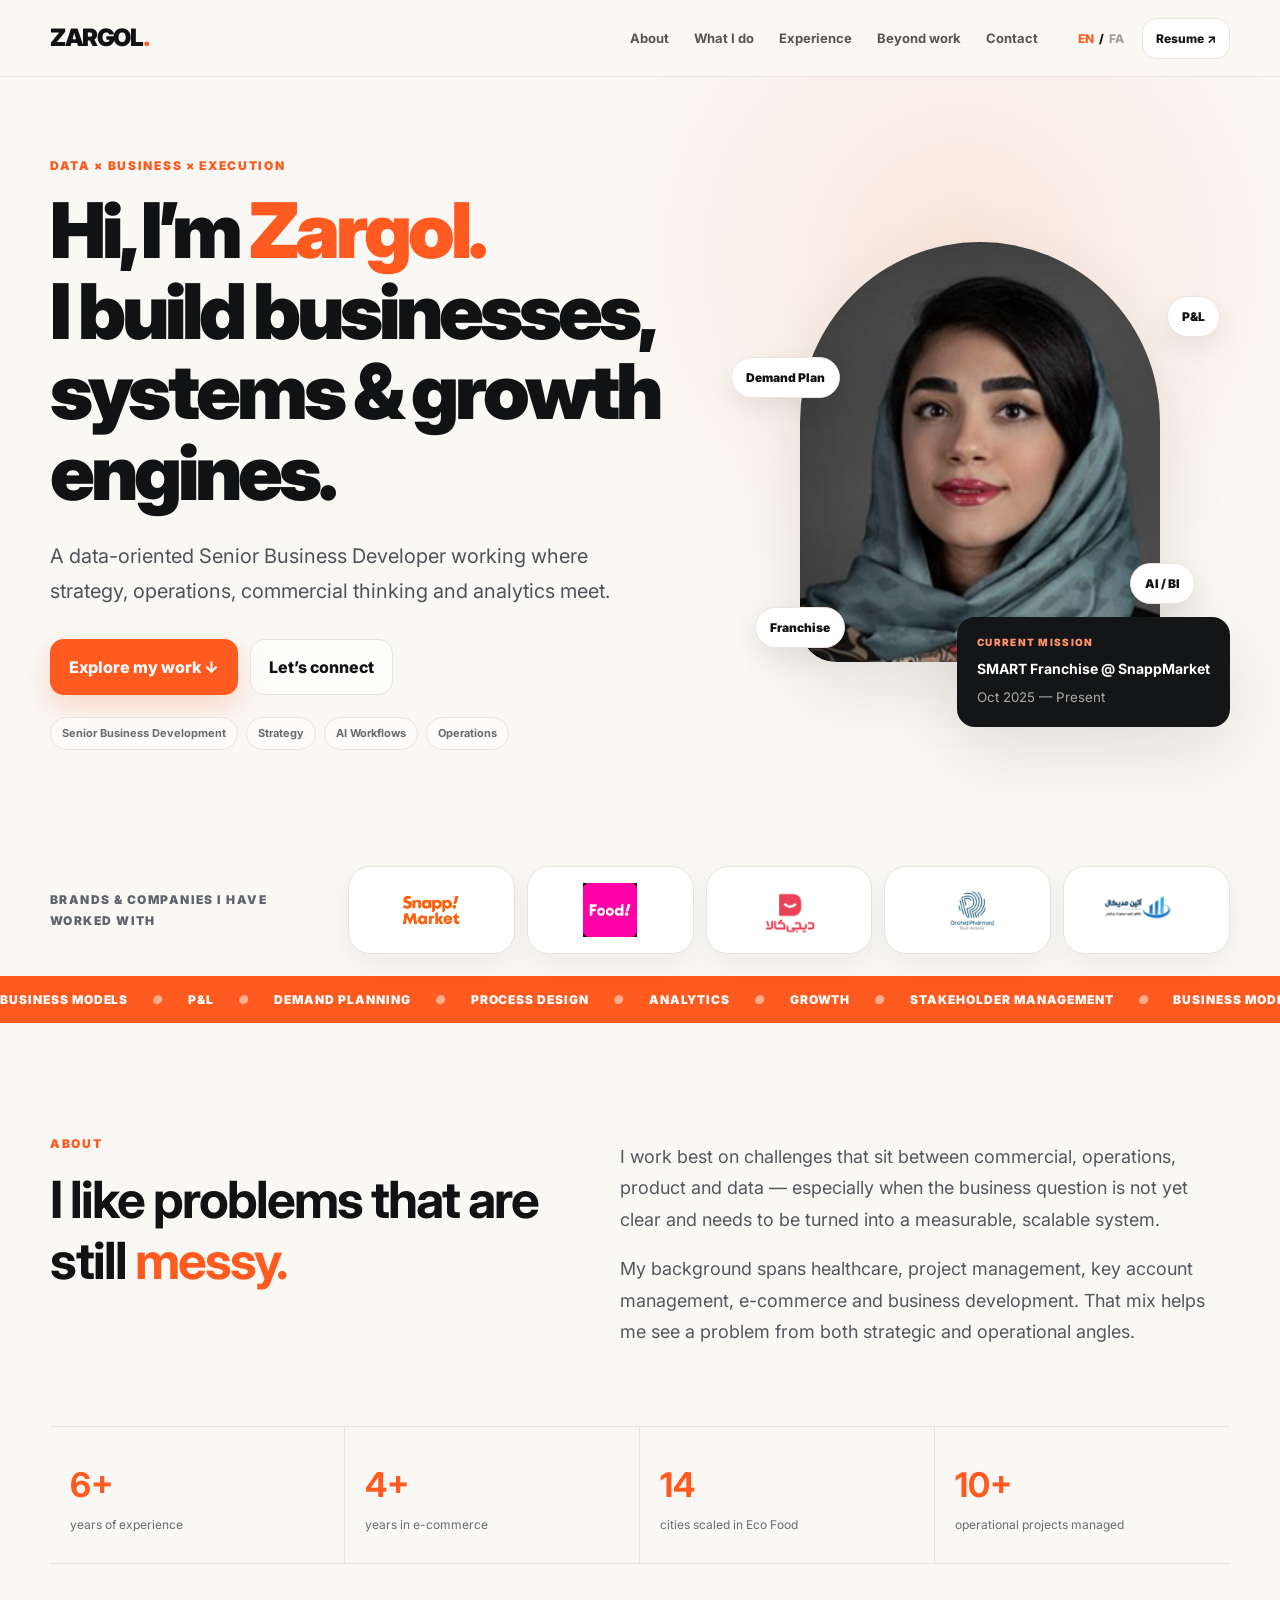
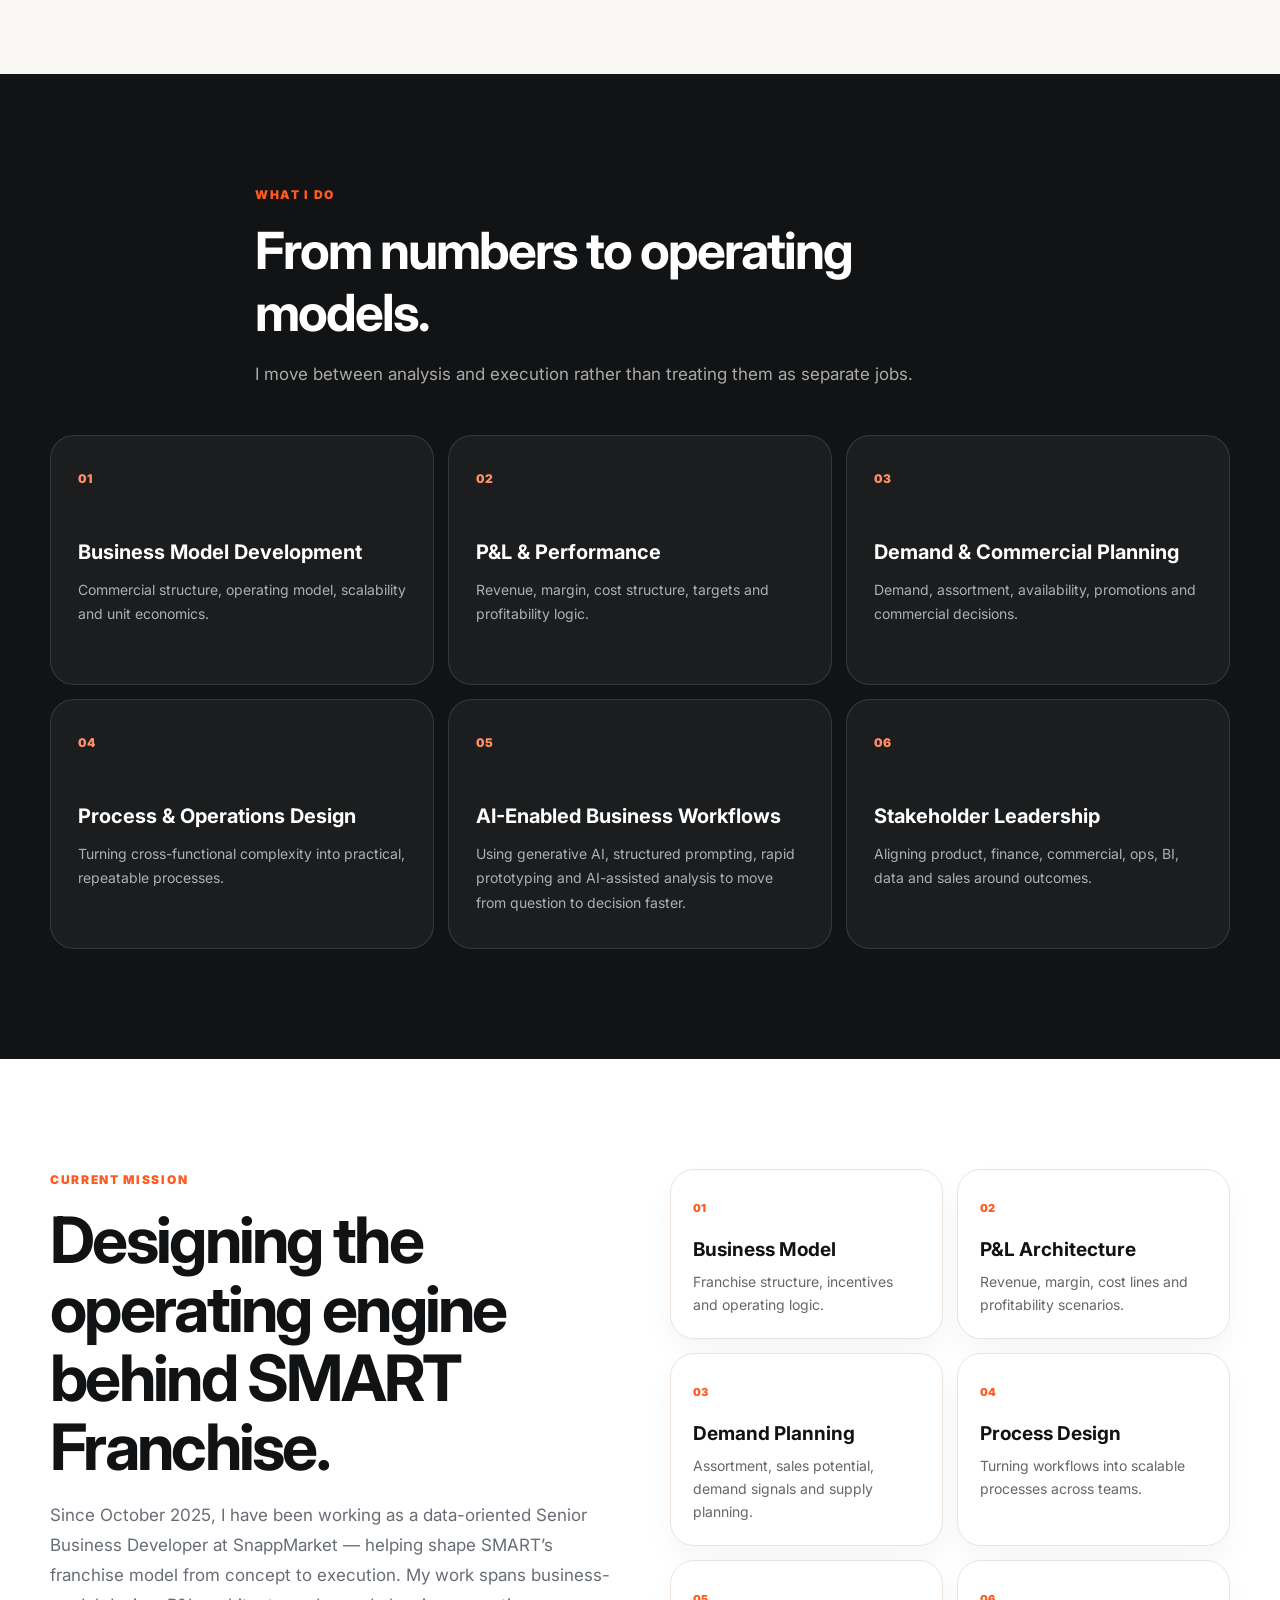
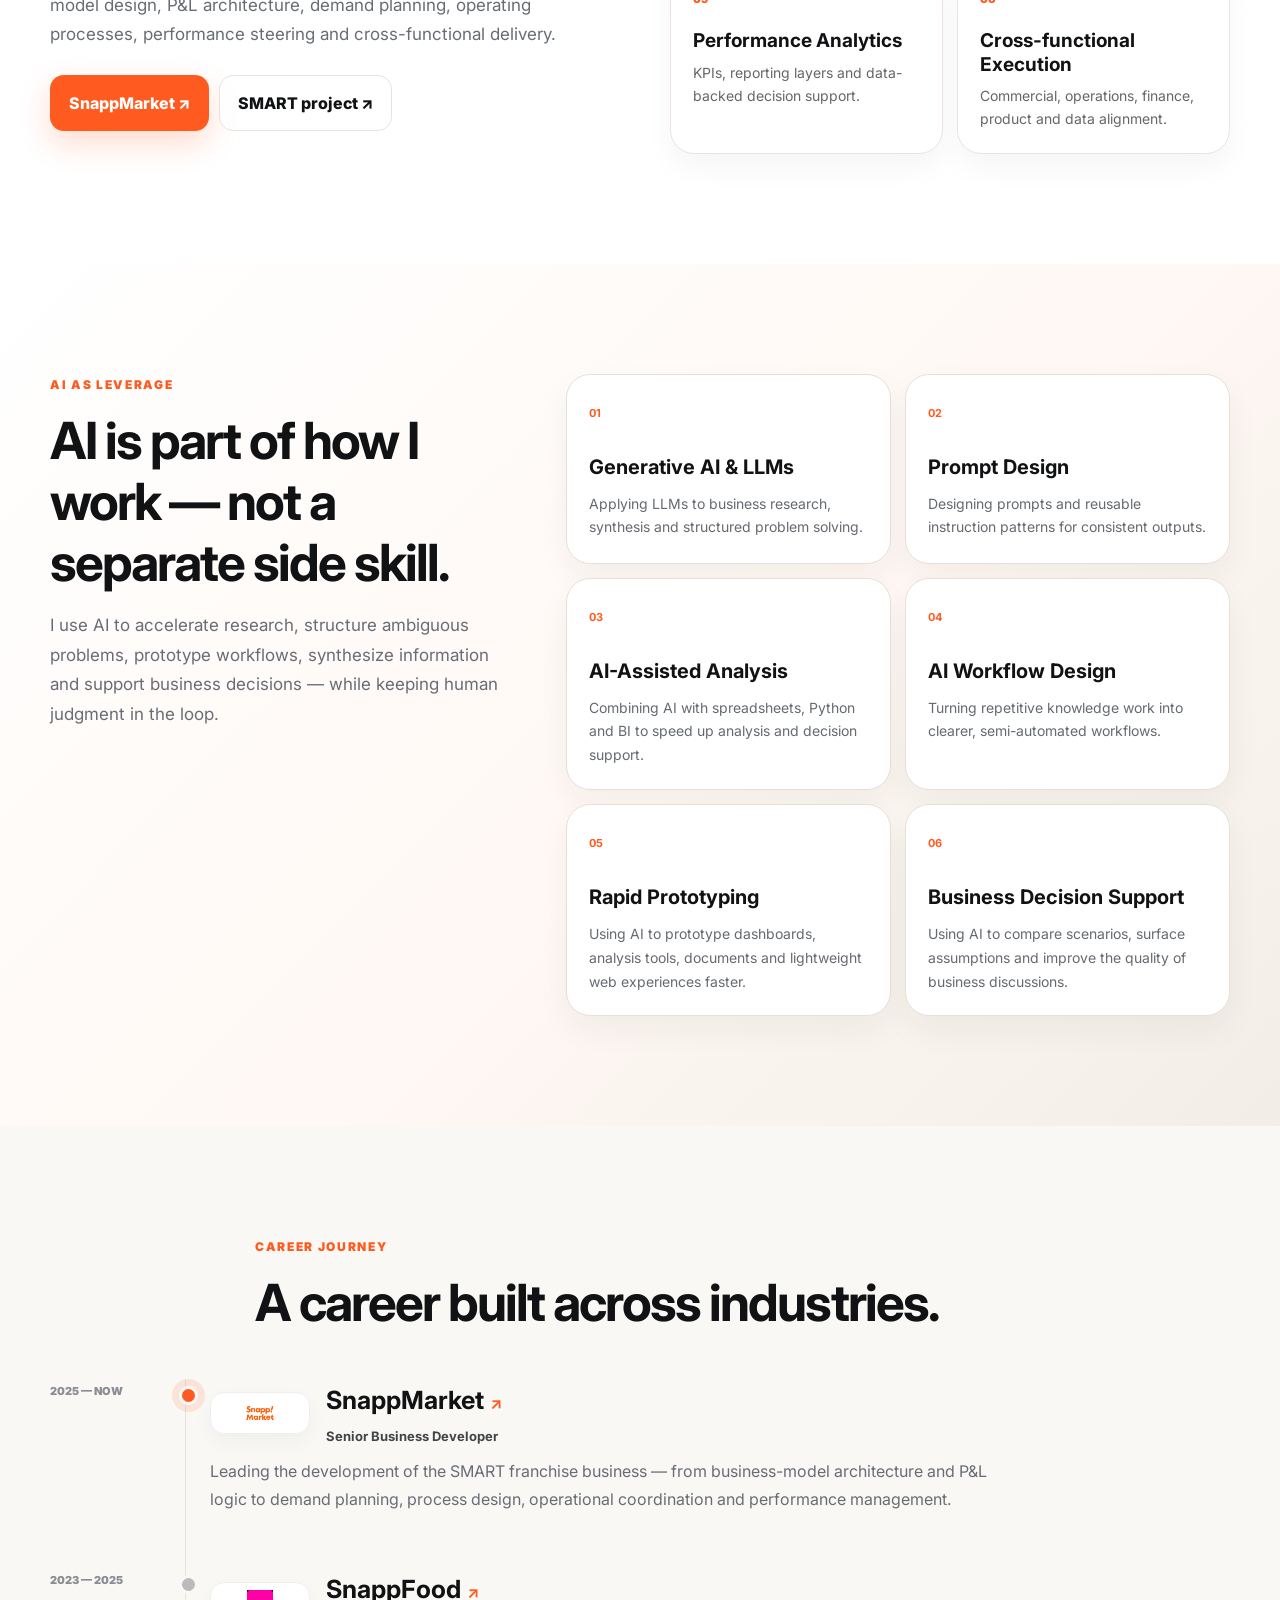
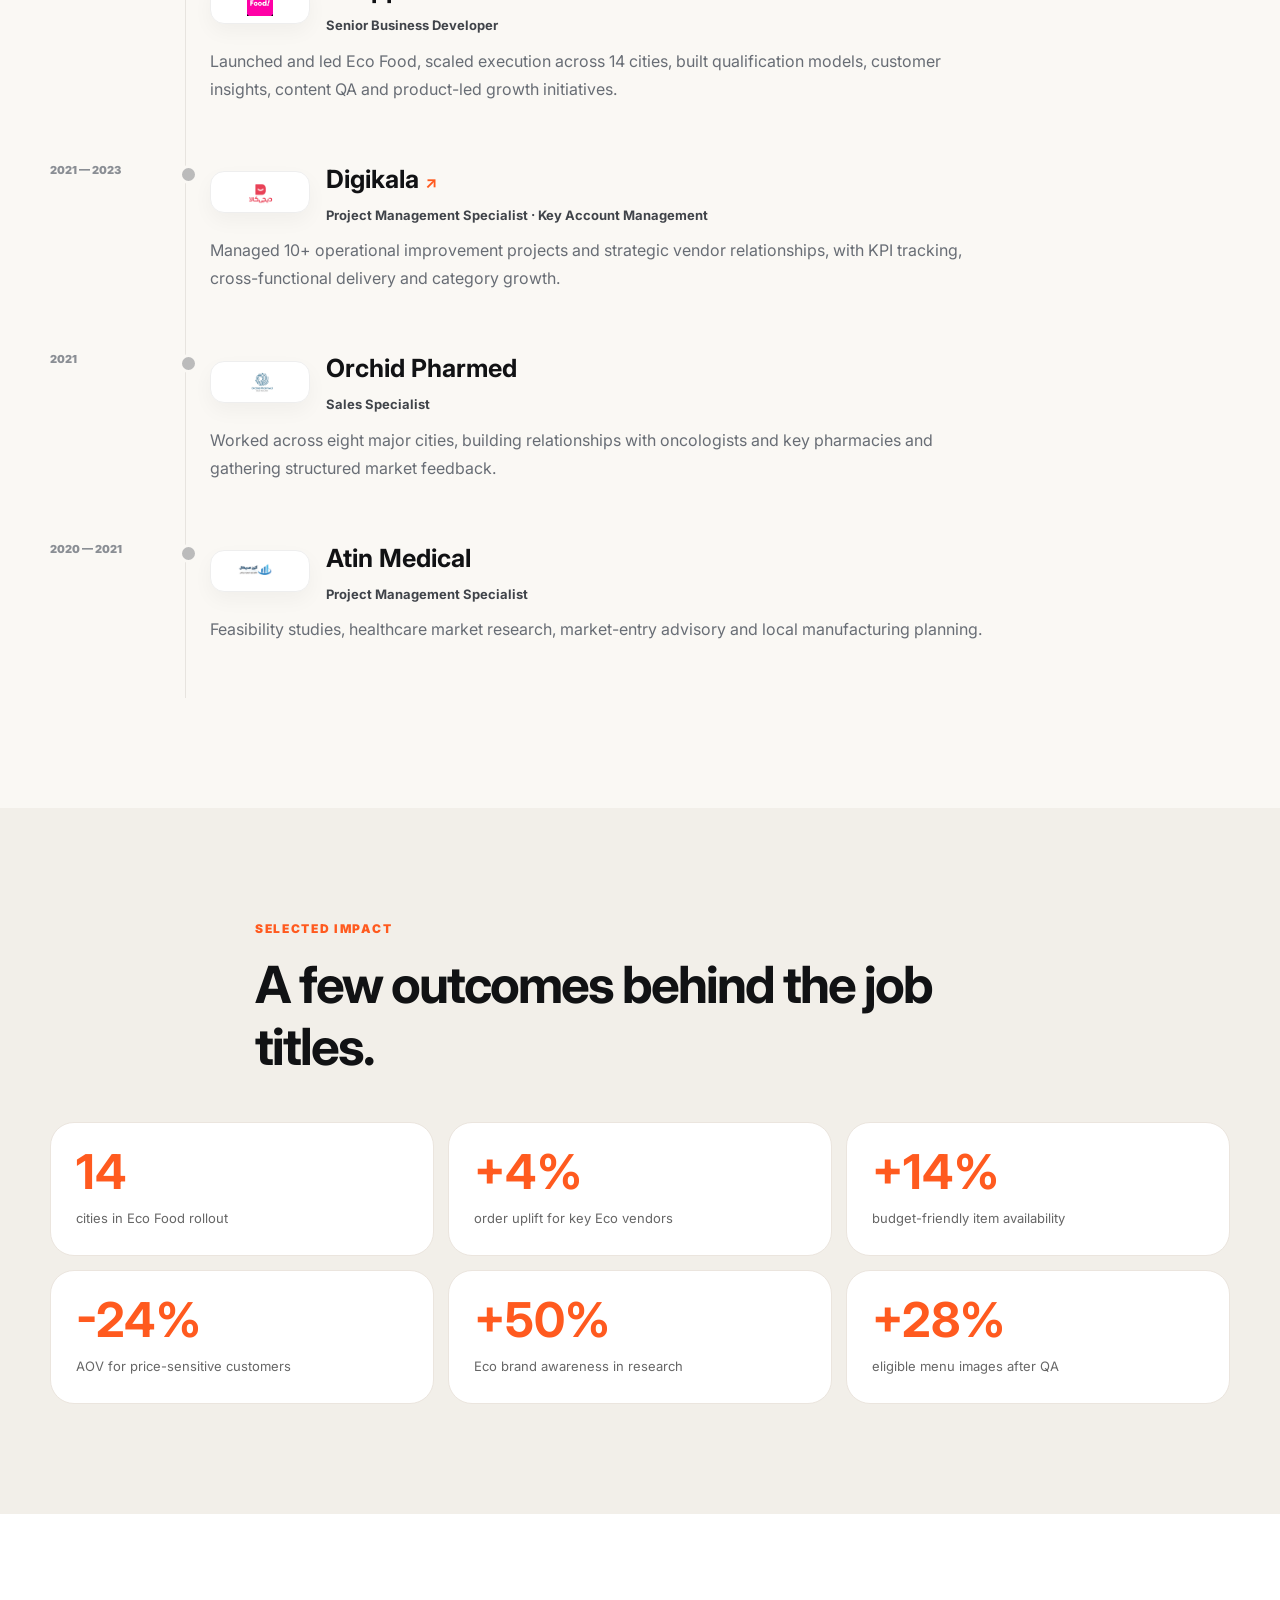
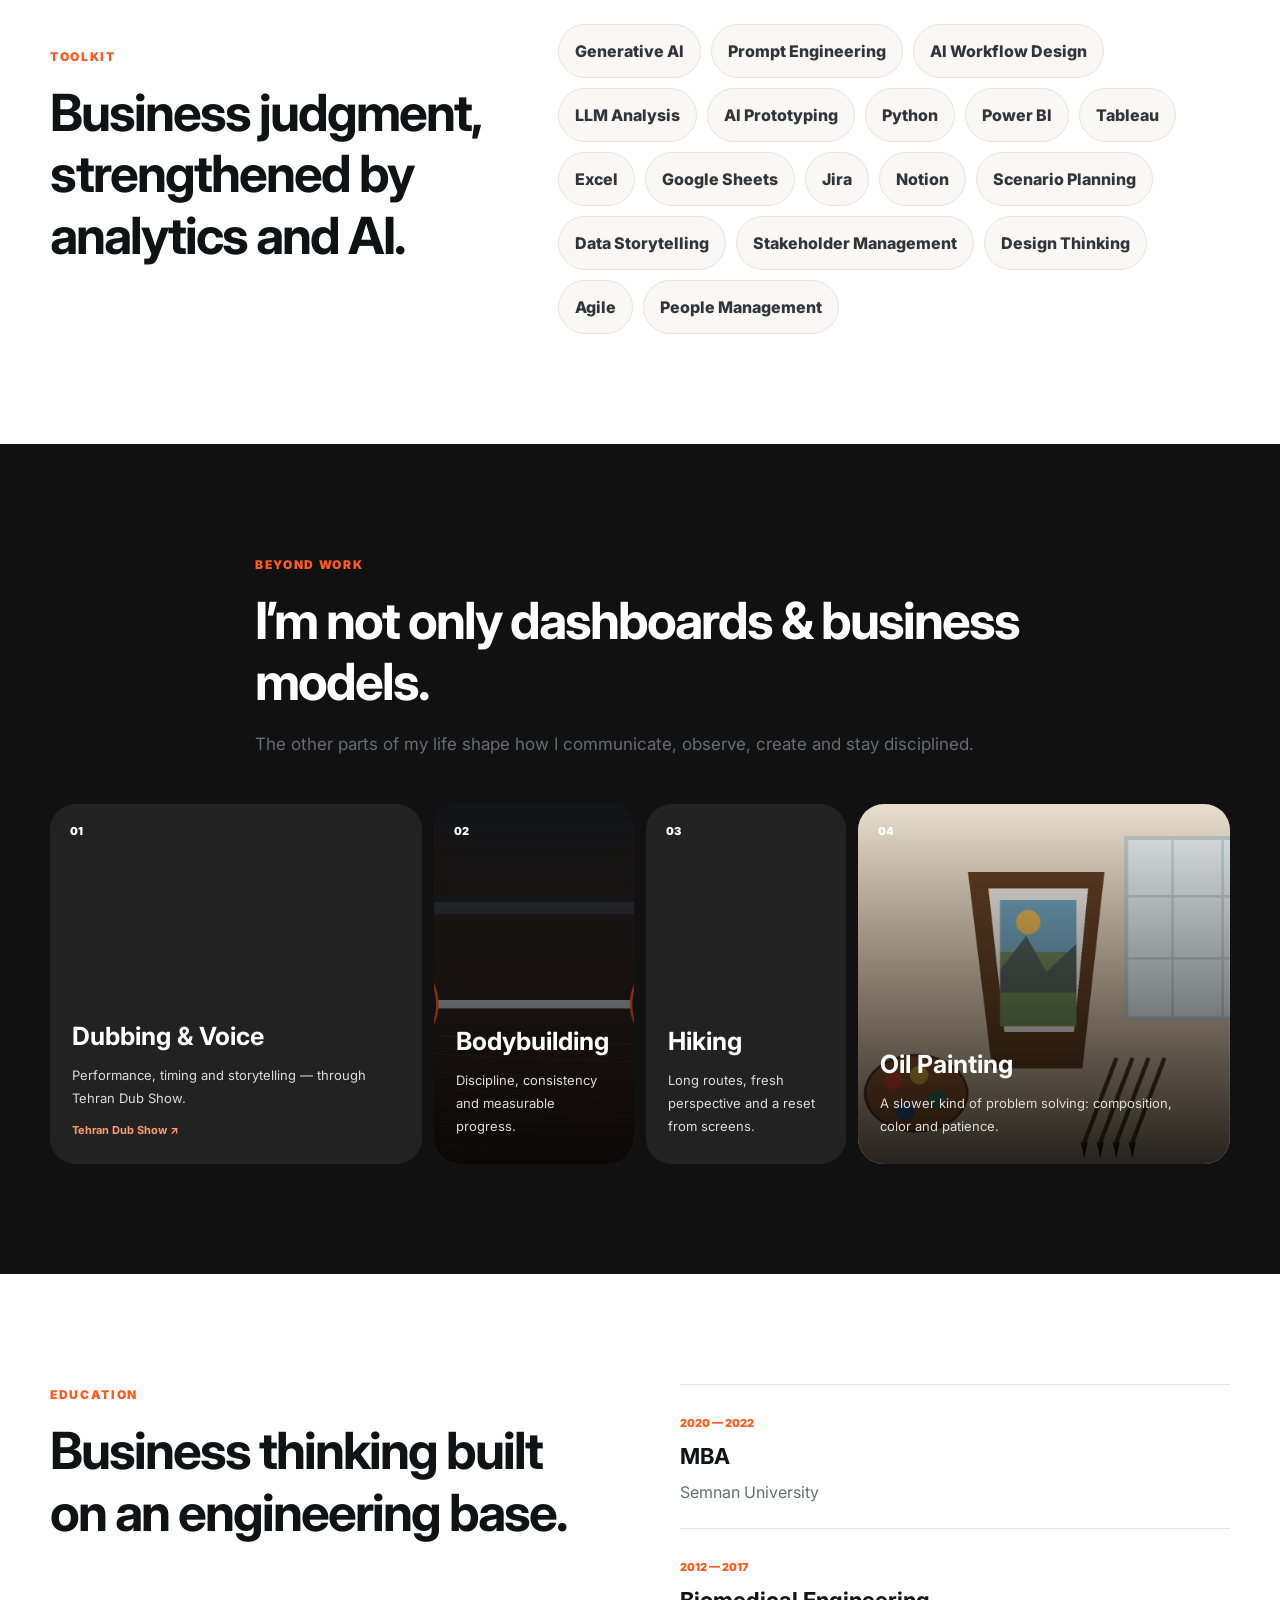
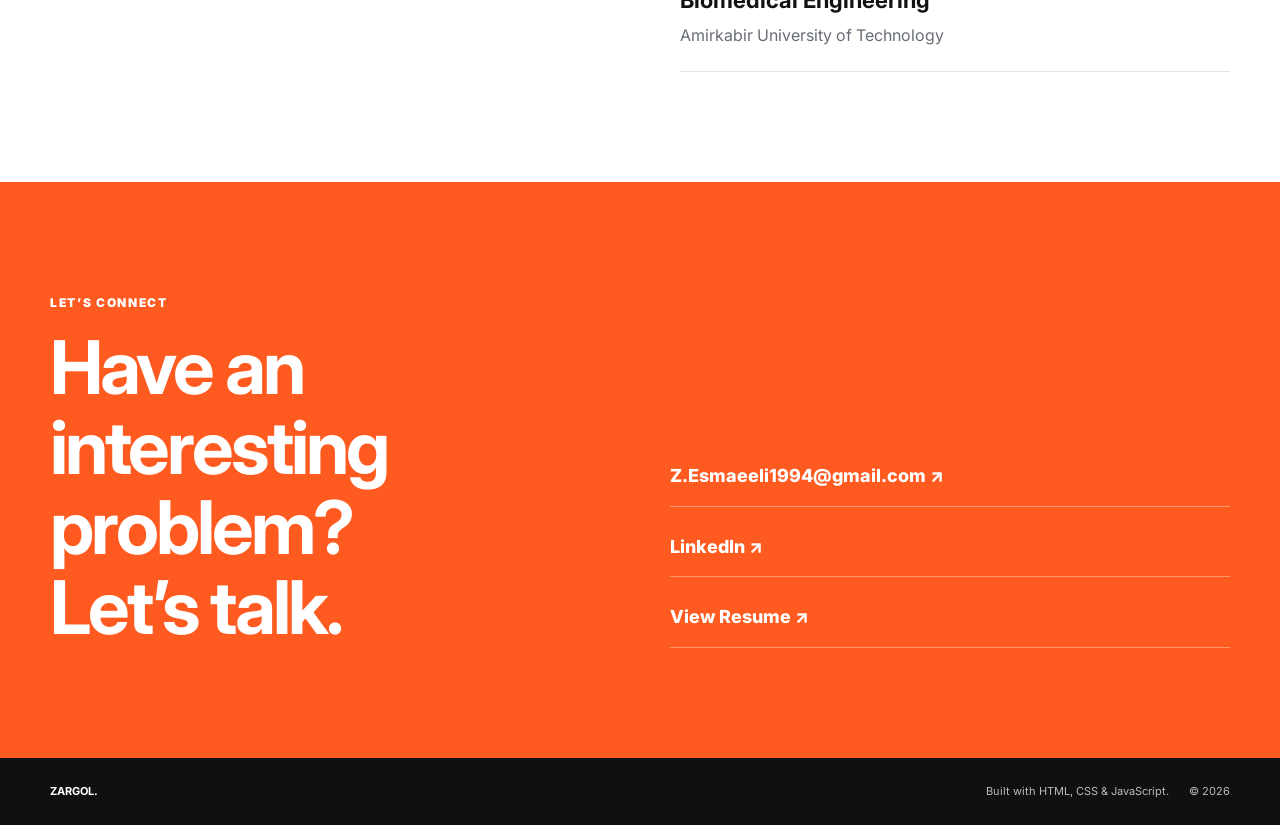
==== commit a1956962: "Add files via upload" ====
--- a/index.html
+++ b/index.html
@@ -9,7 +9,61 @@
   <link rel="preconnect" href="https://fonts.googleapis.com">
   <link rel="preconnect" href="https://fonts.gstatic.com" crossorigin>
   <link href="https://fonts.googleapis.com/css2?family=Inter:wght@400;500;600;700;800;900&family=Vazirmatn:wght@400;500;600;700;800;900&display=swap" rel="stylesheet">
-  <link rel="stylesheet" href="style.css" />
+  <style>
+:root{--orange:#ff5a1f;--orange2:#ff7a3d;--ink:#111214;--muted:#686d75;--line:#e7e4df;--warm:#faf8f4;--surface:#fff;--dark:#121314;--radius:28px;--shadow:0 24px 70px rgba(25,20,15,.10)}
+*{box-sizing:border-box}html{scroll-behavior:smooth}body{margin:0;color:var(--ink);background:var(--warm);font-family:Inter,Arial,sans-serif;line-height:1.75;overflow-x:hidden}html[dir=rtl] body{font-family:Vazirmatn,Tahoma,sans-serif}a{text-decoration:none;color:inherit}button{font:inherit}img{max-width:100%;display:block}.container{width:min(1180px,calc(100% - 40px));margin:auto}.section-pad{padding:110px 0}.site-header{position:fixed;inset:0 0 auto;z-index:100;background:rgba(250,248,244,.83);backdrop-filter:blur(18px);border-bottom:1px solid rgba(0,0,0,.06)}.nav-wrap{height:76px;display:flex;align-items:center;gap:34px}.brand{font-size:24px;font-weight:900;letter-spacing:-1.4px;margin-right:auto}.brand span{color:var(--orange)}html[dir=rtl] .brand{margin-right:0;margin-left:auto}.nav-links{display:flex;gap:25px;font-size:13px;font-weight:700}.nav-links a{color:#555;transition:.2s}.nav-links a:hover{color:var(--orange)}.nav-actions{display:flex;align-items:center;gap:12px}.lang-toggle{border:0;background:transparent;display:flex;gap:5px;font-size:12px;font-weight:800;cursor:pointer}.lang-toggle span:not(:nth-child(2)){opacity:.35}.lang-toggle .active{opacity:1!important;color:var(--orange)}.btn{display:inline-flex;align-items:center;justify-content:center;border-radius:14px;padding:13px 18px;font-weight:800;border:1px solid transparent;transition:.25s;cursor:pointer}.btn-small{padding:9px 13px;border:1px solid var(--line);background:#fff;font-size:12px}.btn-primary{background:var(--orange);color:#fff;box-shadow:0 12px 30px rgba(255,90,31,.22)}.btn-primary:hover{transform:translateY(-3px);box-shadow:0 18px 35px rgba(255,90,31,.3)}.btn-ghost{border-color:var(--line);background:rgba(255,255,255,.7)}.btn-ghost:hover{transform:translateY(-3px);border-color:#ffc8b3}.menu-toggle,.mobile-menu{display:none}.hero{padding-top:155px;min-height:780px;background:radial-gradient(circle at 75% 30%,rgba(255,90,31,.11),transparent 32%),var(--warm)}.hero-grid{display:grid;grid-template-columns:1.1fr .9fr;gap:70px;align-items:center}.eyebrow{font-size:12px;font-weight:900;letter-spacing:.14em;color:var(--orange);margin-bottom:15px}.hero h1{font-size:clamp(48px,6vw,80px);line-height:1.05;letter-spacing:-4px;margin:0 0 25px;font-weight:900}.hero h1 span{color:var(--orange)}html[dir=rtl] .hero h1{letter-spacing:-1px}.hero-lead{font-size:20px;color:#4e535a;max-width:670px;margin:0}.hero-actions{display:flex;gap:12px;flex-wrap:wrap;margin:30px 0 22px}.hero-meta{display:flex;gap:8px;flex-wrap:wrap}.hero-meta span{padding:6px 11px;border:1px solid var(--line);border-radius:99px;font-size:11px;font-weight:700;color:#686b70;background:rgba(255,255,255,.6)}.hero-visual{position:relative;min-height:560px;display:grid;place-items:center}.portrait-shell{position:relative;width:360px;height:420px;border-radius:180px 180px 36px 36px;overflow:hidden;background:#ddd;box-shadow:var(--shadow);z-index:2}.portrait-shell img{width:100%;height:100%;object-fit:cover;object-position:center 20%;filter:saturate(.9) contrast(1.03)}.portrait-ring{position:absolute;border:1px solid rgba(255,90,31,.32);border-radius:50%;z-index:1}.ring-1{width:440px;height:440px;animation:spin 26s linear infinite}.ring-2{width:520px;height:520px;border-style:dashed;animation:spin 38s linear infinite reverse}.orbit-chip{position:absolute;z-index:4;background:#fff;border:1px solid #eee4de;padding:9px 14px;border-radius:99px;box-shadow:0 10px 26px rgba(0,0,0,.08);font-size:12px;font-weight:900;animation:float 5s ease-in-out infinite}.chip-1{right:2%;top:22%}.chip-2{left:0;top:33%;animation-delay:.6s}.chip-3{right:7%;bottom:23%;animation-delay:1.1s}.chip-4{left:5%;bottom:15%;animation-delay:1.6s}.hero-card{position:absolute;z-index:5;right:0;bottom:1%;background:#141516;color:#fff;padding:17px 20px;border-radius:18px;box-shadow:var(--shadow);min-width:240px}.hero-card span,.hero-card small,.hero-card strong{display:block}.hero-card span{color:#ff936a;font-size:10px;font-weight:900;letter-spacing:.13em}.hero-card strong{margin:5px 0;font-size:14px}.hero-card small{color:#aaa}.marquee{overflow:hidden;background:var(--orange);color:#fff;padding:13px 0}.marquee-track{display:flex;width:max-content;gap:24px;align-items:center;animation:marquee 28s linear infinite;font-size:12px;font-weight:900;letter-spacing:.08em}.marquee-track i{opacity:.5}.split-heading{display:grid;grid-template-columns:.9fr 1.1fr;gap:70px;align-items:start}.split-heading h2,.section-head h2,.skills-grid h2,.edu-grid h2{font-size:clamp(36px,4vw,54px);line-height:1.2;letter-spacing:-2px;margin:0}.split-heading em{font-style:normal;color:var(--orange)}.about-copy{font-size:18px;color:#52575e}.about-copy p:first-child{margin-top:8px}.impact-strip{display:grid;grid-template-columns:repeat(4,1fr);margin-top:60px;border-top:1px solid var(--line);border-bottom:1px solid var(--line)}.impact-strip div{padding:28px 20px;border-right:1px solid var(--line)}html[dir=rtl] .impact-strip div{border-right:0;border-left:1px solid var(--line)}.impact-strip div:last-child{border:0}.impact-strip strong,.impact-strip span{display:block}.impact-strip strong{font-size:34px;color:var(--orange)}.impact-strip span{font-size:12px;color:var(--muted)}.dark-section{background:var(--dark);color:#fff}.section-head{max-width:770px;margin-bottom:45px}.section-head p{color:var(--muted);font-size:17px}.section-head.light p{color:#aaa}.capability-grid{display:grid;grid-template-columns:repeat(3,1fr);gap:14px}.cap-card{position:relative;min-height:250px;padding:27px;border:1px solid rgba(255,255,255,.12);border-radius:24px;background:rgba(255,255,255,.045);overflow:hidden;transition:.3s}.cap-card:hover{transform:translateY(-7px);background:rgba(255,90,31,.12);border-color:rgba(255,90,31,.38)}.cap-card>span{font-size:12px;color:#ff8e64;font-weight:900}.cap-card h3{font-size:20px;margin:44px 0 8px}.cap-card p{color:#acb0b5;font-size:14px;margin:0}.smart-section{background:#fff}.smart-grid{display:grid;grid-template-columns:1fr 1fr;gap:60px;align-items:center}.smart-copy h2{font-size:clamp(40px,5vw,64px);line-height:1.08;margin:0 0 20px;letter-spacing:-2.7px}.smart-copy p{font-size:17px;color:var(--muted)}.smart-links{display:flex;gap:10px;flex-wrap:wrap;margin-top:25px}.system-map{height:520px;position:relative;display:grid;place-items:center}.system-map svg{position:absolute;width:100%;height:100%;fill:none;stroke:#f0d8cf;stroke-width:1}.system-center{width:150px;height:150px;border-radius:50%;display:grid;place-content:center;text-align:center;background:var(--orange);color:#fff;font-weight:900;font-size:26px;z-index:3;box-shadow:0 18px 48px rgba(255,90,31,.28)}.system-center small{font-size:9px;letter-spacing:.16em}.system-node{position:absolute;z-index:4;background:#fff;border:1px solid #eedbd3;border-radius:99px;padding:10px 16px;font-size:12px;font-weight:900;box-shadow:0 10px 22px rgba(0,0,0,.06);animation:float 5s ease-in-out infinite}.n1{top:10%;left:42%}.n2{top:27%;right:4%;animation-delay:.3s}.n3{bottom:25%;right:6%;animation-delay:.6s}.n4{bottom:8%;left:42%;animation-delay:.9s}.n5{bottom:28%;left:4%;animation-delay:1.2s}.n6{top:26%;left:3%;animation-delay:1.5s}.timeline{position:relative;margin-top:40px}.timeline:before{content:"";position:absolute;left:135px;top:0;bottom:0;width:1px;background:var(--line)}html[dir=rtl] .timeline:before{left:auto;right:135px}.job{display:grid;grid-template-columns:110px 1fr;gap:50px;padding:0 0 55px;position:relative}.job:before{content:"";position:absolute;left:129px;top:7px;width:13px;height:13px;border:3px solid var(--warm);background:#bbb;border-radius:50%}html[dir=rtl] .job:before{left:auto;right:129px}.job.current:before{background:var(--orange);box-shadow:0 0 0 7px rgba(255,90,31,.12)}.job-date{font-size:11px;color:#8a8e94;font-weight:900;padding-top:3px}.job-body h3{font-size:25px;margin:0}.job-body h3 a{color:var(--orange);font-size:16px}.job-body strong{font-size:13px}.job-body p{max-width:780px;color:var(--muted);margin:7px 0 0}.results-section{background:#f2efe9}.results-grid{display:grid;grid-template-columns:repeat(3,1fr);gap:14px}.result-card{background:#fff;border-radius:24px;padding:25px;border:1px solid #ebe5de}.result-card strong,.result-card span{display:block}.result-card strong{font-size:48px;color:var(--orange);line-height:1}.result-card span{font-size:13px;color:#666;margin-top:11px}.skills-section{background:#fff}.skills-grid{display:grid;grid-template-columns:.8fr 1.2fr;gap:60px;align-items:center}.skill-cloud{display:flex;gap:10px;flex-wrap:wrap}.skill-cloud button{border:1px solid var(--line);background:var(--warm);padding:12px 16px;border-radius:99px;font-weight:800;color:#31343a;transition:.2s}.skill-cloud button:hover{background:var(--orange);border-color:var(--orange);color:#fff;transform:translateY(-3px) rotate(-1deg)}.life-section{background:#111;color:#fff}.life-grid{display:grid;grid-template-columns:1.3fr .7fr .7fr 1.3fr;grid-template-rows:360px;gap:12px}.life-card{position:relative;border-radius:26px;overflow:hidden;padding:22px;display:flex;align-items:flex-end;isolation:isolate;background:#222}.life-card:before{content:"";position:absolute;inset:0;background-image:linear-gradient(to top,rgba(0,0,0,.82),rgba(0,0,0,.05)),var(--bg);background-size:cover;background-position:center;z-index:-2;transition:.5s}.life-card:after{content:"";position:absolute;inset:0;background:rgba(255,90,31,0);z-index:-1;transition:.4s}.life-card:hover:before{transform:scale(1.06)}.life-card:hover:after{background:rgba(255,90,31,.12)}.life-card>span{position:absolute;top:18px;left:20px;font-size:11px;font-weight:900}.life-card h3{font-size:25px;margin:0}.life-card p{font-size:13px;color:#ddd;max-width:320px;margin:5px 0}.life-card b{font-size:11px;color:#ff9b74}.education-section{background:#fff}.edu-grid{display:grid;grid-template-columns:1fr 1fr;gap:80px}.edu-list{border-top:1px solid var(--line)}.edu-list article{padding:22px 0;border-bottom:1px solid var(--line)}.edu-list span{font-size:11px;color:var(--orange);font-weight:900}.edu-list h3{font-size:22px;margin:2px 0}.edu-list p{margin:0;color:var(--muted)}.contact{background:var(--orange);color:#fff}.contact-card{display:grid;grid-template-columns:1fr 1fr;gap:60px;align-items:end}.contact .eyebrow{color:#fff}.contact h2{font-size:clamp(44px,6vw,74px);line-height:1.08;margin:0;letter-spacing:-3px}.contact-links{display:grid;gap:10px}.contact-links a{font-size:18px;font-weight:800;padding:14px 0;border-bottom:1px solid rgba(255,255,255,.35)}footer{background:#0f1011;color:#bbb;padding:24px 0}footer .container{display:flex;align-items:center;gap:20px;font-size:11px}footer strong{color:#fff;margin-right:auto}html[dir=rtl] footer strong{margin-right:0;margin-left:auto}.cursor-glow{position:fixed;width:260px;height:260px;border-radius:50%;pointer-events:none;z-index:-1;background:radial-gradient(circle,rgba(255,90,31,.12),transparent 70%);transform:translate(-50%,-50%)}.reveal{opacity:0;transform:translateY(28px);transition:.75s cubic-bezier(.2,.8,.2,1)}.reveal.visible{opacity:1;transform:none}.delay-1{transition-delay:.13s}@keyframes spin{to{transform:rotate(360deg)}}@keyframes float{0%,100%{transform:translateY(0)}50%{transform:translateY(-8px)}}@keyframes marquee{to{transform:translateX(-50%)}}html[dir=rtl] .marquee-track{animation-direction:reverse}
+@media(max-width:950px){.nav-links{display:none}.menu-toggle{display:block;width:38px;height:38px;border:0;background:transparent}.menu-toggle span{display:block;width:20px;height:2px;background:#111;margin:4px auto}.mobile-menu.open{display:grid;position:fixed;top:76px;left:0;right:0;background:var(--warm);padding:22px 30px;gap:15px;border-bottom:1px solid var(--line)}.hero-grid,.smart-grid,.skills-grid,.edu-grid,.split-heading,.contact-card{grid-template-columns:1fr}.hero-visual{order:-1;min-height:460px}.portrait-shell{width:300px;height:350px}.ring-1{width:370px;height:370px}.ring-2{width:430px;height:430px}.impact-strip{grid-template-columns:1fr 1fr}.capability-grid,.results-grid{grid-template-columns:1fr 1fr}.life-grid{grid-template-columns:1fr 1fr;grid-template-rows:320px 320px}.timeline:before{left:95px}html[dir=rtl] .timeline:before{right:95px}.job{grid-template-columns:72px 1fr;gap:36px}.job:before{left:89px}html[dir=rtl] .job:before{right:89px}}
+@media(max-width:620px){.container{width:min(100% - 28px,1180px)}.section-pad{padding:78px 0}.nav-wrap{height:68px}.btn-small{display:none}.hero{padding-top:115px;min-height:auto}.hero h1{font-size:48px;letter-spacing:-2.5px}.hero-lead{font-size:16px}.hero-visual{min-height:400px}.portrait-shell{width:250px;height:295px}.ring-1{width:310px;height:310px}.ring-2{width:350px;height:350px}.orbit-chip{font-size:10px;padding:6px 9px}.hero-card{right:4%;bottom:-2%;min-width:205px}.impact-strip,.capability-grid,.results-grid,.life-grid{grid-template-columns:1fr}.life-grid{grid-template-rows:repeat(4,300px)}.split-heading h2,.section-head h2,.skills-grid h2,.edu-grid h2{font-size:38px}.system-map{height:430px}.timeline:before{left:20px}html[dir=rtl] .timeline:before{left:auto;right:20px}.job{grid-template-columns:1fr;padding-left:42px;gap:5px}html[dir=rtl] .job{padding-left:0;padding-right:42px}.job:before{left:14px;top:5px}html[dir=rtl] .job:before{left:auto;right:14px}.job-date{font-size:10px}.contact h2{font-size:45px}footer .container{flex-wrap:wrap}.cursor-glow{display:none}}
+@media(prefers-reduced-motion:reduce){*{animation:none!important;transition:none!important;scroll-behavior:auto!important}.reveal{opacity:1;transform:none}}
+
+
+/* --- Updated portfolio enhancements --- */
+
+.logo-belt{padding:6px 0 22px;background:var(--warm)}
+.belt-inner{display:grid;grid-template-columns:280px 1fr;gap:18px;align-items:center}
+.belt-label{font-size:12px;font-weight:900;letter-spacing:.12em;color:#60656d;text-transform:uppercase}
+.logo-grid{display:grid;grid-template-columns:repeat(5,minmax(0,1fr));gap:12px}
+.brand-pill{height:88px;background:#fff;border:1px solid var(--line);border-radius:22px;display:grid;place-items:center;padding:12px;box-shadow:0 10px 28px rgba(0,0,0,.05);transition:.25s}
+.brand-pill:hover{transform:translateY(-4px);box-shadow:0 18px 34px rgba(0,0,0,.08);border-color:#ffd2bf}
+.brand-pill img{max-width:100%;max-height:38px;object-fit:contain}
+.updated-smart-grid{align-items:start}
+.focus-grid{display:grid;grid-template-columns:repeat(2,1fr);gap:14px}
+.focus-card{background:#fff;border:1px solid #eee3dc;border-radius:24px;padding:22px;box-shadow:0 14px 28px rgba(0,0,0,.04);transition:.25s}
+.focus-card:hover{transform:translateY(-5px);box-shadow:0 18px 36px rgba(255,90,31,.11);border-color:#ffc8b3}
+.focus-card span{font-size:11px;font-weight:900;color:var(--orange)}
+.focus-card h3{margin:18px 0 8px;font-size:19px;line-height:1.25}
+.focus-card p{margin:0;color:#666;line-height:1.65;font-size:14px}
+.job-headline{display:flex;align-items:center;gap:16px;margin-bottom:10px}
+.job-logo{width:110px;max-height:42px;object-fit:contain;flex:0 0 auto;background:#fff;border:1px solid #eee;border-radius:14px;padding:7px 10px;box-shadow:0 8px 20px rgba(0,0,0,.04)}
+.job-body strong{display:block;color:#40444a;margin-top:2px}
+.portrait-shell{background:linear-gradient(180deg,#d8d6d2,#f0eeea)}
+.life-card.local-photo:before{background-image:linear-gradient(to top,rgba(0,0,0,.82),rgba(0,0,0,.1)),var(--bg);background-size:cover;background-position:center}
+@media(max-width:950px){.belt-inner{grid-template-columns:1fr}.logo-grid{grid-template-columns:repeat(3,1fr)}.focus-grid{grid-template-columns:1fr 1fr}.job-headline{align-items:flex-start}.job-logo{width:98px}}
+@media(max-width:620px){.logo-grid{grid-template-columns:1fr 1fr}.belt-label{text-transform:none;letter-spacing:.05em}.focus-grid{grid-template-columns:1fr}.job-headline{flex-direction:column;align-items:flex-start}.job-logo{width:105px}.brand-pill{height:80px}}
+
+
+/* V4 robustness & Persian typography */
+html[dir=rtl] body{font-family:Vazirmatn,Tahoma,Arial,sans-serif;line-height:1.9}
+html[dir=rtl] .hero h1,html[dir=rtl] .split-heading h2,html[dir=rtl] .section-head h2,html[dir=rtl] .skills-grid h2,html[dir=rtl] .edu-grid h2{letter-spacing:0}
+html[dir=rtl] .section-head p,html[dir=rtl] .about-copy,html[dir=rtl] .job-body p,html[dir=rtl] .cap-card p,html[dir=rtl] .focus-card p{line-height:2}
+.job-date{unicode-bidi:isolate;direction:ltr}
+.logo-grid img,.job-logo{display:block!important;opacity:1!important;visibility:visible!important}
+.ai-section{background:linear-gradient(135deg,#fff 0%,#fff8f4 55%,#f2eee7 100%)}
+.ai-grid{display:grid;grid-template-columns:.82fr 1.18fr;gap:54px;align-items:start}
+.ai-cards{display:grid;grid-template-columns:repeat(2,1fr);gap:14px}
+.ai-cards article{background:#fff;border:1px solid #eadfd8;border-radius:24px;padding:22px;min-height:190px;box-shadow:0 14px 32px rgba(48,36,28,.05);transition:.28s}
+.ai-cards article:hover{transform:translateY(-6px);border-color:#ffc2a8;box-shadow:0 20px 42px rgba(255,90,31,.12)}
+.ai-cards b{font-size:11px;color:var(--orange)}
+.ai-cards h3{margin:25px 0 7px;font-size:20px}
+.ai-cards p{margin:0;color:#656a71;font-size:14px;line-height:1.7}
+.brand-pill img{max-width:120px;max-height:54px;object-fit:contain}
+.job-logo{width:100px;height:54px;object-fit:contain;background:#fff}
+.portrait-shell img{display:block!important;width:100%!important;height:100%!important;object-fit:cover!important}
+.life-card{background-position:center}
+@media(max-width:950px){.ai-grid{grid-template-columns:1fr}.ai-cards{grid-template-columns:1fr 1fr}}
+@media(max-width:620px){.ai-cards{grid-template-columns:1fr}.brand-pill img{max-width:105px}.job-logo{width:94px}}
+
+</style>
 </head>
 <body>
   <div class="cursor-glow" aria-hidden="true"></div>
@@ -43,14 +97,14 @@
       <div class="container hero-grid">
         <div class="hero-copy reveal">
           <div class="eyebrow" data-en="DATA × BUSINESS × EXECUTION" data-fa="داده × کسب‌وکار × اجرا">DATA × BUSINESS × EXECUTION</div>
-          <h1 data-en="Hi, I’m <span>Zargol.</span><br>I turn data into business growth." data-fa="سلام، من <span>زرگلم.</span><br>با داده، استراتژی و اجرا کسب‌وکارها را رشد می‌دهم.">Hi, I’m <span>Zargol.</span><br>I turn data into business growth.</h1>
-          <p class="hero-lead" data-en="A data-oriented Senior Business Developer combining strategy, commercial thinking, operations, analytics and AI to build scalable businesses." data-fa="توسعه‌دهنده ارشد کسب‌وکار داده‌محور هستم؛ با ترکیب استراتژی، نگاه تجاری، عملیات، تحلیل داده و هوش مصنوعی، مدل‌های کسب‌وکار مقیاس‌پذیر می‌سازم.">A data-oriented Senior Business Developer combining strategy, commercial thinking, operations, analytics and AI to build scalable businesses.</p>
+          <h1 data-en="Hi, I’m <span>Zargol.</span><br>I build businesses, systems & growth engines." data-fa="سلام، من <span>زرگلم.</span><br>کسب‌وکار، سیستم و موتورهای رشد می‌سازم.">Hi, I’m <span>Zargol.</span><br>I build businesses, systems & growth engines.</h1>
+          <p class="hero-lead" data-en="A data-oriented Senior Business Developer working where strategy, operations, commercial thinking and analytics meet." data-fa="توسعه‌دهنده ارشد کسب‌وکار با رویکرد داده‌محور؛ جایی که استراتژی، عملیات و تحلیل به تصمیم و اجرا تبدیل می‌شوند.">A data-oriented Senior Business Developer working where strategy, operations, commercial thinking and analytics meet.</p>
           <div class="hero-actions">
             <a class="btn btn-primary" href="#work" data-en="Explore my work ↓" data-fa="کارهای من را ببین ↓">Explore my work ↓</a>
             <a class="btn btn-ghost" href="#contact" data-en="Let’s connect" data-fa="با من در ارتباط باش">Let’s connect</a>
           </div>
           <div class="hero-meta">
-            <span>Senior Business Development</span><span>Business Strategy</span><span>AI-Enabled Workflows</span><span>Operations</span>
+            <span>Senior Business Development</span><span>Strategy</span><span>AI Workflows</span><span>Operations</span>
           </div>
         </div>
 
@@ -61,7 +115,7 @@
           </div>
           <div class="orbit-chip chip-1">P&amp;L</div>
           <div class="orbit-chip chip-2">Demand Plan</div>
-          <div class="orbit-chip chip-3">AI / Automation</div>
+          <div class="orbit-chip chip-3">AI / BI</div>
           <div class="orbit-chip chip-4">Franchise</div>
           <div class="hero-card">
             <span data-en="CURRENT MISSION" data-fa="ماموریت فعلی">CURRENT MISSION</span>
@@ -96,11 +150,11 @@
       <div class="container split-heading reveal">
         <div>
           <div class="eyebrow" data-en="ABOUT" data-fa="درباره من">ABOUT</div>
-          <h2 data-en="I turn <em>ambiguity</em> into operating systems." data-fa="مسئله‌های <em>مبهم</em> را به سیستم‌های قابل اجرا تبدیل می‌کنم.">I turn <em>ambiguity</em> into operating systems.</h2>
+          <h2 data-en="I like problems that are still <em>messy.</em>" data-fa="مسئله‌های مبهم را به <em>سیستم قابل اجرا</em> تبدیل می‌کنم.">I like problems that are still <em>messy.</em></h2>
         </div>
         <div class="about-copy">
-          <p data-en="I work best on problems that sit between commercial, operations, product and data — especially when the question is still unclear and needs to become a measurable, scalable operating model." data-fa="به مسئله‌هایی علاقه دارم که بین تیم‌های تجاری، عملیات، محصول، مالی و داده قرار می‌گیرند؛ جایی که مسئله هنوز شفاف نیست و باید آن را به یک مدل قابل اندازه‌گیری، قابل اجرا و مقیاس‌پذیر تبدیل کرد.">I work best on challenges that sit between commercial, operations, product and data — especially when the business question is not yet clear and needs to be turned into a measurable, scalable system.</p>
-          <p data-en="My path spans healthcare, project management, key account management, e-commerce and business development. That range helps me connect strategic thinking with the reality of execution." data-fa="مسیر حرفه‌ای من از حوزه سلامت و مدیریت پروژه آغاز شده و به مدیریت حساب‌های کلیدی، تجارت الکترونیک و توسعه کسب‌وکار رسیده است. این تنوع تجربه کمک می‌کند هم تصویر کلان را ببینم و هم جزئیات اجرای واقعی را.">My background spans healthcare, project management, key account management, e-commerce and business development. That mix helps me see a problem from both strategic and operational angles.</p>
+          <p data-en="I work best on challenges that sit between commercial, operations, product and data — especially when the business question is not yet clear and needs to be turned into a measurable, scalable system." data-fa="بیشترین ارزش را جایی ایجاد می‌کنم که مرز بین تجاری، عملیات، محصول و داده مشخص نیست؛ مسئله را ساختاربندی می‌کنم، معیار می‌سازم و آن را به فرآیندی قابل اجرا و مقیاس‌پذیر تبدیل می‌کنم.">I work best on challenges that sit between commercial, operations, product and data — especially when the business question is not yet clear and needs to be turned into a measurable, scalable system.</p>
+          <p data-en="My background spans healthcare, project management, key account management, e-commerce and business development. That mix helps me see a problem from both strategic and operational angles." data-fa="مسیرم از صنعت سلامت و مدیریت پروژه شروع شد و به تجارت الکترونیک، مدیریت حساب‌های کلیدی و توسعه کسب‌وکار رسید. همین تجربه چندوجهی باعث شده هم تصویر کلان را ببینم و هم درگیر جزئیات اجرا بمانم.">My background spans healthcare, project management, key account management, e-commerce and business development. That mix helps me see a problem from both strategic and operational angles.</p>
         </div>
       </div>
       <div class="container impact-strip reveal">
@@ -114,15 +168,15 @@
     <section class="section-pad dark-section" id="work">
       <div class="container section-head light reveal">
         <div class="eyebrow" data-en="WHAT I DO" data-fa="چه کار می‌کنم">WHAT I DO</div>
-        <h2 data-en="From insight to operating reality." data-fa="از تحلیل تا اجرای واقعی.">From numbers to operating models.</h2>
-        <p data-en="I use data to frame the problem, strategy to choose a direction, and execution to make it real." data-fa="از داده برای تعریف مسئله، از استراتژی برای انتخاب مسیر و از اجرا برای تبدیل تصمیم به نتیجه استفاده می‌کنم.">I move between analysis and execution rather than treating them as separate jobs.</p>
+        <h2 data-en="From numbers to operating models." data-fa="از عدد تا مدل عملیاتی.">From numbers to operating models.</h2>
+        <p data-en="I move between analysis and execution rather than treating them as separate jobs." data-fa="تحلیل و اجرا را دو کار جدا نمی‌بینم؛ بین هر دو حرکت می‌کنم.">I move between analysis and execution rather than treating them as separate jobs.</p>
       </div>
       <div class="container capability-grid">
         <article class="cap-card reveal"><span>01</span><h3 data-en="Business Model Development" data-fa="توسعه مدل کسب‌وکار">Business Model Development</h3><p data-en="Commercial structure, operating model, scalability and unit economics." data-fa="ساختار تجاری، مدل عملیاتی، مقیاس‌پذیری و اقتصاد واحد.">Commercial structure, operating model, scalability and unit economics.</p></article>
         <article class="cap-card reveal"><span>02</span><h3>P&amp;L & Performance</h3><p data-en="Revenue, margin, cost structure, targets and profitability logic." data-fa="درآمد، مارجین، ساختار هزینه، تارگت و منطق سودآوری.">Revenue, margin, cost structure, targets and profitability logic.</p></article>
         <article class="cap-card reveal"><span>03</span><h3 data-en="Demand & Commercial Planning" data-fa="برنامه‌ریزی تقاضا و تجاری">Demand & Commercial Planning</h3><p data-en="Demand, assortment, availability, promotions and commercial decisions." data-fa="تقاضا، اسورتمنت، موجودی، پروموشن و تصمیم‌گیری تجاری.">Demand, assortment, availability, promotions and commercial decisions.</p></article>
         <article class="cap-card reveal"><span>04</span><h3 data-en="Process & Operations Design" data-fa="طراحی فرآیند و عملیات">Process & Operations Design</h3><p data-en="Turning cross-functional complexity into practical, repeatable processes." data-fa="تبدیل پیچیدگی بین‌تیمی به فرآیندهای عملی و قابل تکرار.">Turning cross-functional complexity into practical, repeatable processes.</p></article>
-        <article class="cap-card reveal"><span>05</span><h3 data-en="Data, AI & Decision Support" data-fa="داده، هوش مصنوعی و پشتیبانی تصمیم">Data, AI & Decision Support</h3><p data-en="AI-assisted analysis, Python, BI, KPI systems, research synthesis and faster decision loops." data-fa="تحلیل با کمک هوش مصنوعی، Python، ابزارهای BI، طراحی KPI، جمع‌بندی سریع تحقیقات و کوتاه‌کردن چرخه تصمیم‌گیری.">AI-assisted analysis, Python, BI, KPI systems, research synthesis and faster decision loops.</p></article>
+        <article class="cap-card reveal"><span>05</span><h3 data-en="AI-Enabled Business Workflows" data-fa="کار با هوش مصنوعی در فرآیندهای کسب‌وکار">AI-Enabled Business Workflows</h3><p data-en="Using generative AI, structured prompting, rapid prototyping and AI-assisted analysis to move from question to decision faster." data-fa="استفاده از هوش مصنوعی مولد، طراحی پرامپت، پروتوتایپ سریع و تحلیل مبتنی بر AI برای کوتاه‌تر کردن مسیر از سؤال تا تصمیم.">Using generative AI, structured prompting, rapid prototyping and AI-assisted analysis to move from question to decision faster.</p></article>
         <article class="cap-card reveal"><span>06</span><h3 data-en="Stakeholder Leadership" data-fa="رهبری ذی‌نفعان">Stakeholder Leadership</h3><p data-en="Aligning product, finance, commercial, ops, BI, data and sales around outcomes." data-fa="هم‌راستا کردن محصول، مالی، تجاری، عملیات، BI، دیتا و فروش حول نتیجه.">Aligning product, finance, commercial, ops, BI, data and sales around outcomes.</p></article>
       </div>
     </section>
@@ -131,29 +185,47 @@
       <div class="container smart-grid updated-smart-grid">
         <div class="smart-copy reveal">
           <div class="eyebrow" data-en="CURRENT MISSION" data-fa="ماموریت فعلی">CURRENT MISSION</div>
-          <h2 data-en="Building SMART Franchise from business model to operating reality." data-fa="فرنچایز SMART؛ از مدل کسب‌وکار تا اجرای واقعی.">Designing the operating engine behind SMART Franchise.</h2>
-          <p data-en="Since October 2025, I have been working as a data-oriented Senior Business Developer at SnappMarket, helping build the SMART franchise business end-to-end: business-model design, P&amp;L architecture, demand planning, operating processes, KPI design, performance steering and cross-functional execution." data-fa="از اکتبر ۲۰۲۵ به‌عنوان توسعه‌دهنده ارشد کسب‌وکار داده‌محور در اسنپ‌مارکت، روی توسعه انتها‌به‌انتهای کسب‌وکار فرنچایز SMART کار می‌کنم؛ از طراحی مدل کسب‌وکار و معماری P&amp;L تا برنامه‌ریزی تقاضا، طراحی فرآیند، تعریف KPI، هدایت عملکرد و اجرای بین‌تیمی.">Since October 2025, I have been working as a data-oriented Senior Business Developer at SnappMarket — helping shape SMART’s franchise model from concept to execution. My work spans business-model design, P&amp;L architecture, demand planning, operating processes, performance steering and cross-functional delivery.</p>
+          <h2 data-en="Designing the operating engine behind SMART Franchise." data-fa="طراحی موتور عملیاتی پشت فرنچایز SMART.">Designing the operating engine behind SMART Franchise.</h2>
+          <p data-en="Since October 2025, I have been working as a data-oriented Senior Business Developer at SnappMarket — helping shape SMART’s franchise model from concept to execution. My work spans business-model design, P&amp;L architecture, demand planning, operating processes, performance steering and cross-functional delivery." data-fa="از اکتبر ۲۰۲۵ به‌عنوان یک Senior Business Developer داده‌محور در اسنپ‌مارکت فعالیت می‌کنم و به شکل‌گیری مدل فرنچایز SMART از ایده تا اجرا کمک می‌کنم. دامنه کارم شامل طراحی مدل کسب‌وکار، معماری P&amp;L، برنامه‌ریزی تقاضا، فرآیندهای عملیاتی، هدایت عملکرد و اجرای بین‌تیمی است.">Since October 2025, I have been working as a data-oriented Senior Business Developer at SnappMarket — helping shape SMART’s franchise model from concept to execution. My work spans business-model design, P&amp;L architecture, demand planning, operating processes, performance steering and cross-functional delivery.</p>
           <div class="smart-links">
             <a class="btn btn-primary" href="https://express.snapp.market/" target="_blank" rel="noopener">SnappMarket ↗</a>
             <a class="btn btn-ghost" href="https://zargolesmaeeli.github.io/Smart-franchise-landing-page/" target="_blank" rel="noopener" data-en="SMART project ↗" data-fa="پروژه SMART ↗">SMART project ↗</a>
           </div>
         </div>
         <div class="focus-grid reveal delay-1">
-          <article class="focus-card"><span>01</span><h3 data-en="Business Model" data-fa="طراحی مدل کسب‌وکار">Business Model</h3><p data-en="Franchise structure, incentives and operating logic." data-fa="ساختار همکاری، منطق اقتصادی و چارچوب اجرایی فرنچایز.">Franchise structure, incentives and operating logic.</p></article>
+          <article class="focus-card"><span>01</span><h3 data-en="Business Model" data-fa="مدل کسب‌وکار">Business Model</h3><p data-en="Franchise structure, incentives and operating logic." data-fa="ساختار فرنچایز، مشوق‌ها و منطق عملیاتی.">Franchise structure, incentives and operating logic.</p></article>
           <article class="focus-card"><span>02</span><h3>P&amp;L Architecture</h3><p data-en="Revenue, margin, cost lines and profitability scenarios." data-fa="درآمد، مارجین، لاین‌های هزینه و سناریوهای سودآوری.">Revenue, margin, cost lines and profitability scenarios.</p></article>
-          <article class="focus-card"><span>03</span><h3 data-en="Demand Planning" data-fa="برنامه‌ریزی تقاضا">Demand Planning</h3><p data-en="Assortment, sales potential, demand signals and supply planning." data-fa="برآورد تقاضا، پتانسیل فروش، اسورتمنت و هم‌راستایی با برنامه تأمین.">Assortment, sales potential, demand signals and supply planning.</p></article>
-          <article class="focus-card"><span>04</span><h3 data-en="Process Design" data-fa="طراحی فرآیند">Process Design</h3><p data-en="Turning workflows into scalable processes across teams." data-fa="طراحی فرآیندهای شفاف، قابل تکرار و مقیاس‌پذیر برای همکاری بین تیم‌ها.">Turning workflows into scalable processes across teams.</p></article>
-          <article class="focus-card"><span>05</span><h3 data-en="Performance Analytics" data-fa="تحلیل و هدایت عملکرد">Performance Analytics</h3><p data-en="KPIs, reporting layers and data-backed decision support." data-fa="طراحی KPI، گزارش‌دهی مدیریتی و تبدیل داده به تصمیم اجرایی.">KPIs, reporting layers and data-backed decision support.</p></article>
+          <article class="focus-card"><span>03</span><h3 data-en="Demand Planning" data-fa="برنامه‌ریزی تقاضا">Demand Planning</h3><p data-en="Assortment, sales potential, demand signals and supply planning." data-fa="اسورتمنت، پتانسیل فروش، سیگنال‌های تقاضا و برنامه‌ریزی تأمین.">Assortment, sales potential, demand signals and supply planning.</p></article>
+          <article class="focus-card"><span>04</span><h3 data-en="Process Design" data-fa="طراحی فرآیند">Process Design</h3><p data-en="Turning workflows into scalable processes across teams." data-fa="تبدیل جریان‌های کاری به فرآیندهای مقیاس‌پذیر بین تیم‌ها.">Turning workflows into scalable processes across teams.</p></article>
+          <article class="focus-card"><span>05</span><h3 data-en="Performance Analytics" data-fa="تحلیل عملکرد">Performance Analytics</h3><p data-en="KPIs, reporting layers and data-backed decision support." data-fa="KPIها، لایه‌های گزارش‌دهی و پشتیبانی تصمیم مبتنی بر داده.">KPIs, reporting layers and data-backed decision support.</p></article>
           <article class="focus-card"><span>06</span><h3 data-en="Cross-functional Execution" data-fa="اجرای بین‌تیمی">Cross-functional Execution</h3><p data-en="Commercial, operations, finance, product and data alignment." data-fa="هم‌راستایی تیم‌های تجاری، عملیات، مالی، محصول و دیتا.">Commercial, operations, finance, product and data alignment.</p></article>
         </div>
       </div>
     </section>
 
+    <section class="section-pad ai-section" id="ai-skills">
+      <div class="container ai-grid">
+        <div class="section-head reveal">
+          <div class="eyebrow" data-en="AI AS LEVERAGE" data-fa="هوش مصنوعی به‌عنوان اهرم">AI AS LEVERAGE</div>
+          <h2 data-en="AI is part of how I work — not a separate side skill." data-fa="هوش مصنوعی برای من بخشی از روش کار است، نه یک مهارت جانبی.">AI is part of how I work — not a separate side skill.</h2>
+          <p data-en="I use AI to accelerate research, structure ambiguous problems, prototype workflows, synthesize information and support business decisions — while keeping human judgment in the loop." data-fa="از AI برای تسریع تحقیق، ساختاربندی مسئله‌های مبهم، طراحی جریان‌های کاری، جمع‌بندی اطلاعات و پشتیبانی تصمیم‌های کسب‌وکار استفاده می‌کنم؛ با حفظ قضاوت انسانی در نقاط تصمیم.">I use AI to accelerate research, structure ambiguous problems, prototype workflows, synthesize information and support business decisions — while keeping human judgment in the loop.</p>
+        </div>
+        <div class="ai-cards reveal delay-1">
+          <article><b>01</b><h3>Generative AI & LLMs</h3><p data-en="Applying LLMs to business research, synthesis and structured problem solving." data-fa="استفاده از مدل‌های زبانی برای تحقیق کسب‌وکار، جمع‌بندی و حل ساختاریافته مسئله.">Applying LLMs to business research, synthesis and structured problem solving.</p></article>
+          <article><b>02</b><h3>Prompt Design</h3><p data-en="Designing prompts and reusable instruction patterns for consistent outputs." data-fa="طراحی پرامپت و الگوهای قابل تکرار برای خروجی دقیق‌تر و باثبات‌تر.">Designing prompts and reusable instruction patterns for consistent outputs.</p></article>
+          <article><b>03</b><h3>AI-Assisted Analysis</h3><p data-en="Combining AI with spreadsheets, Python and BI to speed up analysis and decision support." data-fa="ترکیب AI با Python، ابزارهای BI و شیت‌ها برای سریع‌تر شدن تحلیل و تصمیم‌سازی.">Combining AI with spreadsheets, Python and BI to speed up analysis and decision support.</p></article>
+          <article><b>04</b><h3>AI Workflow Design</h3><p data-en="Turning repetitive knowledge work into clearer, semi-automated workflows." data-fa="تبدیل کارهای تکراری دانشی به جریان‌های کاری شفاف‌تر و نیمه‌خودکار.">Turning repetitive knowledge work into clearer, semi-automated workflows.</p></article>
+          <article><b>05</b><h3>Rapid Prototyping</h3><p data-en="Using AI to prototype dashboards, analysis tools, documents and lightweight web experiences faster." data-fa="استفاده از AI برای ساخت سریع نمونه اولیه داشبورد، ابزار تحلیلی، مستندات و تجربه‌های وب سبک.">Using AI to prototype dashboards, analysis tools, documents and lightweight web experiences faster.</p></article>
+          <article><b>06</b><h3>Business Decision Support</h3><p data-en="Using AI to compare scenarios, surface assumptions and improve the quality of business discussions." data-fa="استفاده از AI برای مقایسه سناریوها، شفاف‌کردن فرضیات و بالا بردن کیفیت گفت‌وگوهای تصمیم‌گیری.">Using AI to compare scenarios, surface assumptions and improve the quality of business discussions.</p></article>
+        </div>
+      </div>
+    </section>
+
     <section class="section-pad" id="experience">
-      <div class="container section-head reveal"><div class="eyebrow" data-en="CAREER JOURNEY" data-fa="مسیر حرفه‌ای">CAREER JOURNEY</div><h2 data-en="Different industries. One consistent approach: learn, structure, execute." data-fa="صنایع مختلف؛ یک رویکرد ثابت: یادگیری، ساختارسازی و اجرا.">A career built across industries.</h2></div>
+      <div class="container section-head reveal"><div class="eyebrow" data-en="CAREER JOURNEY" data-fa="مسیر حرفه‌ای">CAREER JOURNEY</div><h2 data-en="A career built across industries." data-fa="از سلامت و مدیریت پروژه تا تجارت الکترونیک و توسعه کسب‌وکار.">A career built across industries.</h2></div>
       <div class="container timeline">
         <article class="job reveal current">
-          <div class="job-date" dir="ltr">2025 — Present</div>
+          <div class="job-date" dir="ltr">2025 — NOW</div>
           <div class="job-body">
             <div class="job-headline"><img class="job-logo" src="[data-uri]" alt="SnappMarket"><div><h3>SnappMarket <a href="https://express.snapp.market/" target="_blank" rel="noopener">↗</a></h3><strong data-en="Senior Business Developer" data-fa="توسعه‌دهنده ارشد کسب‌وکار">Senior Business Developer</strong></div></div>
             <p data-en="Leading the development of the SMART franchise business — from business-model architecture and P&amp;L logic to demand planning, process design, operational coordination and performance management." data-fa="هدایت توسعه کسب‌وکار فرنچایز SMART؛ از معماری مدل کسب‌وکار و منطق P&amp;L تا برنامه‌ریزی تقاضا، طراحی فرآیند، هماهنگی عملیاتی و مدیریت عملکرد.">Leading the development of the SMART franchise business — from business-model architecture and P&amp;L logic to demand planning, process design, operational coordination and performance management.</p>
@@ -163,35 +235,35 @@
           <div class="job-date" dir="ltr">2023 — 2025</div>
           <div class="job-body">
             <div class="job-headline"><img class="job-logo" src="[data-uri]" alt="SnappFood"><div><h3>SnappFood <a href="https://snappfood.ir/" target="_blank" rel="noopener">↗</a></h3><strong data-en="Senior Business Developer" data-fa="توسعه‌دهنده ارشد کسب‌وکار">Senior Business Developer</strong></div></div>
-            <p data-en="Launched and led Eco Food, scaled execution across 14 cities, built qualification models, customer insights, content QA and product-led growth initiatives." data-fa="راه‌اندازی و رهبری Eco Food، توسعه اجرا در ۱۴ شهر، مدل‌های qualification، تحقیقات مشتری، QA محتوا و پروژه‌های رشد محصول‌محور.">Launched and led Eco Food, scaled execution across 14 cities, built qualification models, customer insights, content QA and product-led growth initiatives.</p>
+            <p data-en="Launched and led Eco Food, scaled execution across 14 cities, built qualification models, customer insights, content QA and product-led growth initiatives." data-fa="Eco Food را از راه‌اندازی تا توسعه در ۱۴ شهر پیش بردم؛ از مدل ارزیابی وندورها و تحقیقات مشتری تا بهبود محتوا و پروژه‌های رشد محصول‌محور.">Launched and led Eco Food, scaled execution across 14 cities, built qualification models, customer insights, content QA and product-led growth initiatives.</p>
           </div>
         </article>
         <article class="job reveal">
           <div class="job-date" dir="ltr">2021 — 2023</div>
           <div class="job-body">
             <div class="job-headline"><img class="job-logo" src="[data-uri]" alt="Digikala"><div><h3>Digikala <a href="https://www.digikala.com/" target="_blank" rel="noopener">↗</a></h3><strong data-en="Project Management Specialist · Key Account Management" data-fa="مدیریت پروژه · مدیریت حساب‌های کلیدی">Project Management Specialist · Key Account Management</strong></div></div>
-            <p data-en="Managed 10+ operational improvement projects and strategic vendor relationships, with KPI tracking, cross-functional delivery and category growth." data-fa="مدیریت بیش از ۱۰ پروژه بهبود عملیاتی و روابط با وندورهای استراتژیک با تمرکز بر KPI، اجرای بین‌تیمی و رشد کتگوری.">Managed 10+ operational improvement projects and strategic vendor relationships, with KPI tracking, cross-functional delivery and category growth.</p>
+            <p data-en="Managed 10+ operational improvement projects and strategic vendor relationships, with KPI tracking, cross-functional delivery and category growth." data-fa="در دو نقش مدیریت پروژه و مدیریت حساب‌های کلیدی، بیش از ۱۰ پروژه بهبود عملیاتی و همکاری با وندورهای استراتژیک را با تمرکز بر KPI، اجرای بین‌تیمی و رشد کتگوری پیش بردم.">Managed 10+ operational improvement projects and strategic vendor relationships, with KPI tracking, cross-functional delivery and category growth.</p>
           </div>
         </article>
         <article class="job reveal">
           <div class="job-date" dir="ltr">2021</div>
           <div class="job-body">
             <div class="job-headline"><img class="job-logo" src="[data-uri]